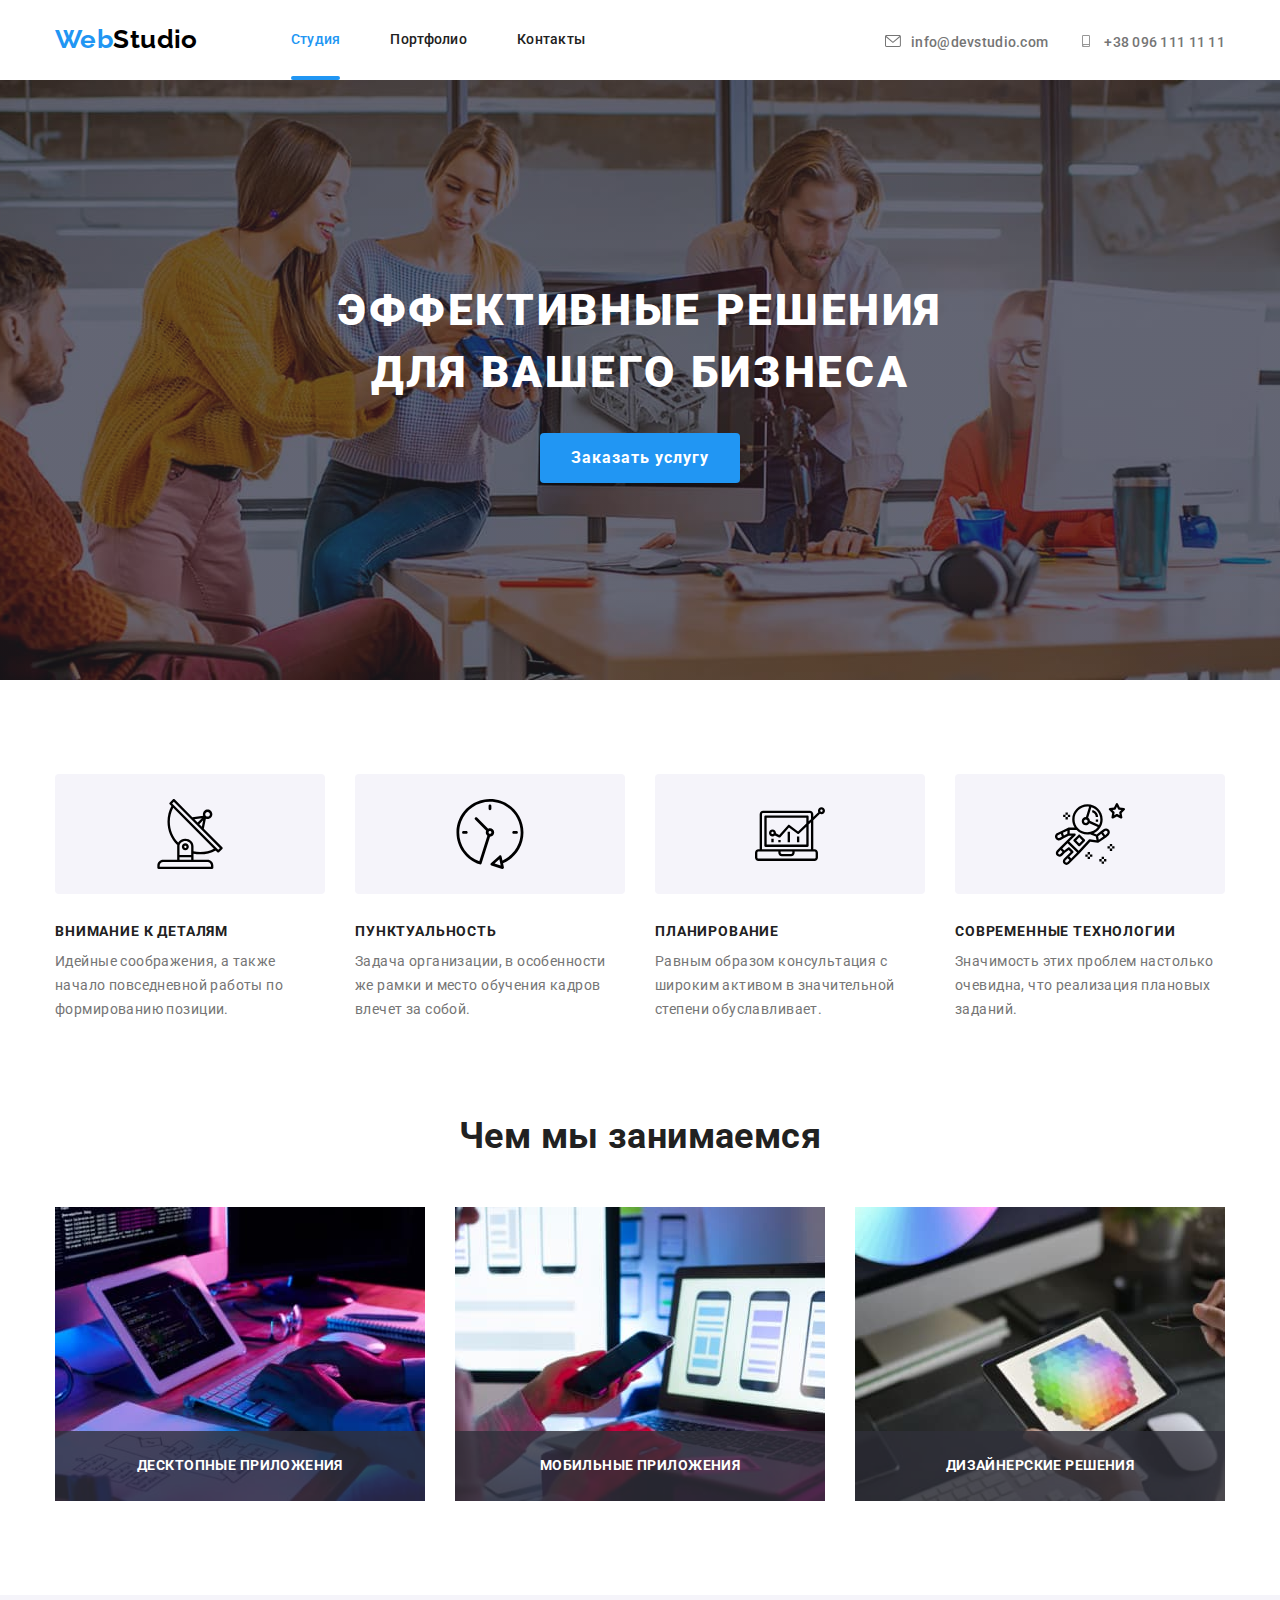
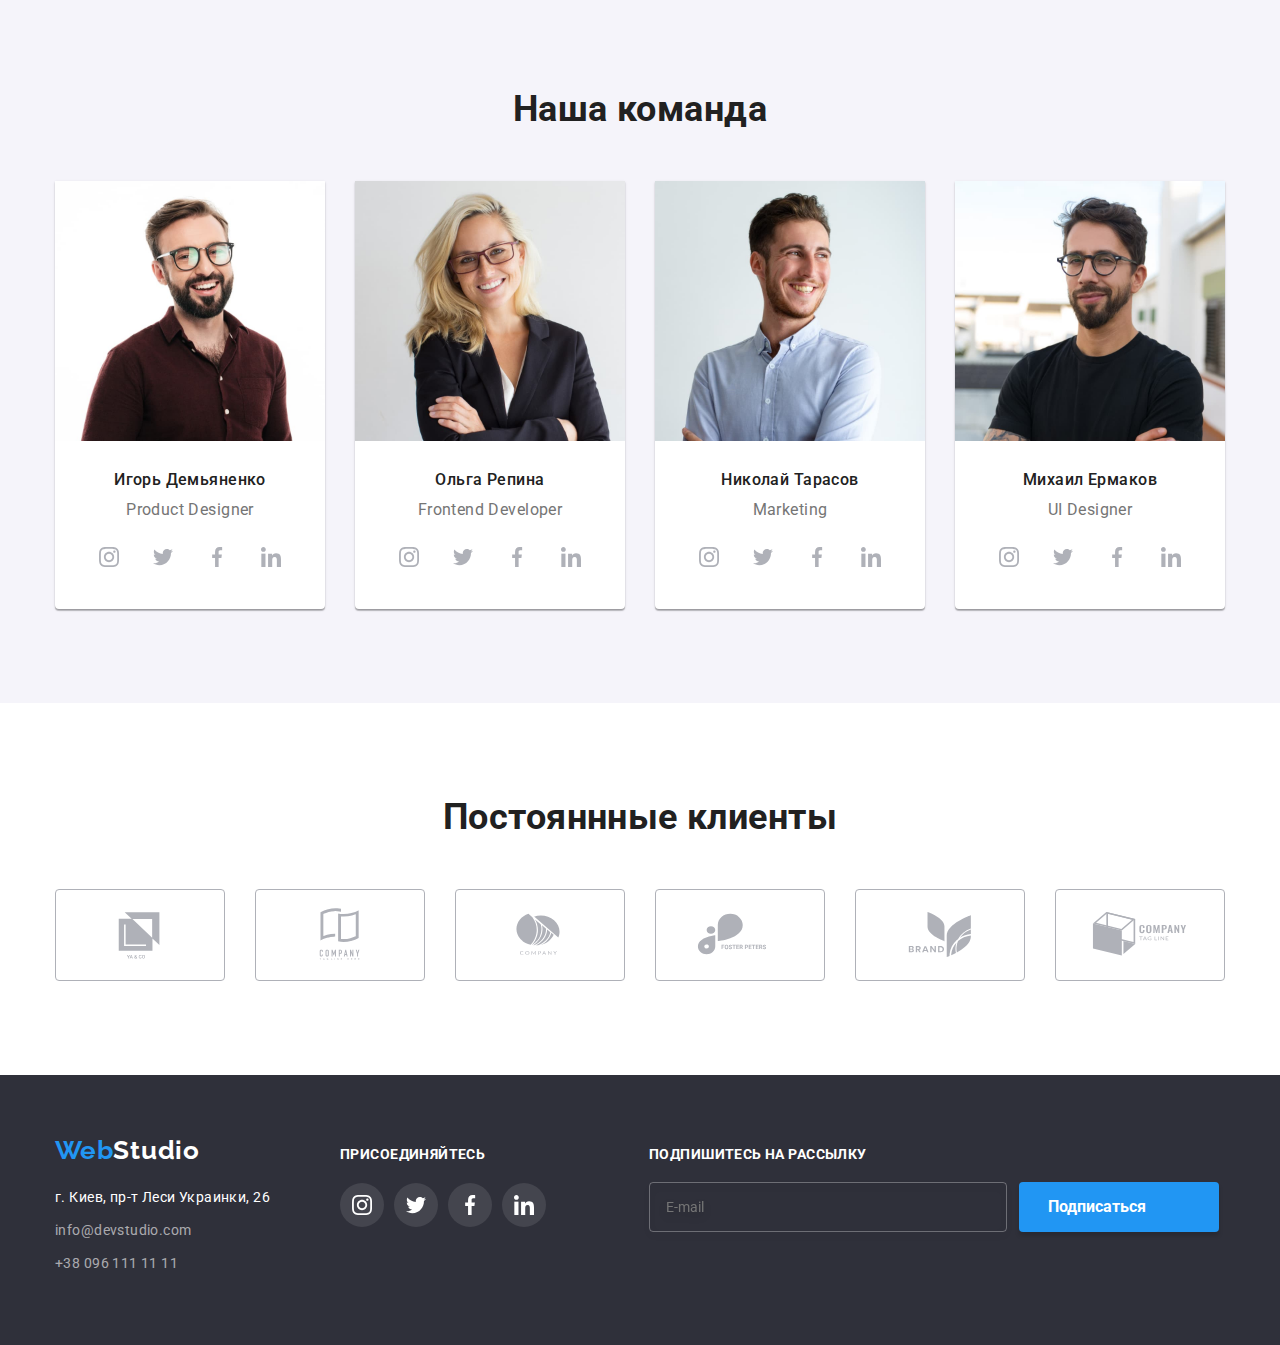
==== index.html @ 8a048ee0 "start" ====
<!DOCTYPE html>
<html lang="ru">

<head>
    <meta charset="UTF-8" />
    <meta http-equiv="X-UA-Compatible" content="IE=edge" />
    <meta name="viewport" content="width=device-width, initial-scale=1.0" />
    <title>WebStudio</title>
    <!--Шрифты -->
    <link rel="preconnect" href="https://fonts.googleapis.com">
    <link rel="preconnect" href="https://fonts.gstatic.com" crossorigin>
    <link
        href="https://fonts.googleapis.com/css2?family=Raleway:wght@700&family=Roboto:wght@400;500;700;900&display=swap"
        rel="stylesheet">

    <!--normalize css  -->
    <link rel="stylesheet" href="./css/normalize.css">

    <!--Стили -->
    <link rel="stylesheet" href="./css/styles.css" />
</head>

<body>
    <header>
        <div class="container c-site-nav">

            <a href="./index.html" class="logo"><span class="logo-color">Web</span>Studio</a>
            <nav class="contact-links">
                <ul class="site-nav">
                    <li class="item"><a href="./index.html" class="site-nav-link current">Студия</a></li>
                    <li class="item"><a href="./portfolio.html" class="site-nav-link">Портфолио</a></li>
                    <li class="item"><a href="" class="site-nav-link">Контакты</a></li>
                </ul>
            </nav>
            <ul class="header-contact-link">
                <li class="item"><a href="mailto:info@devstudio.com" class="h-e-link"><svg class="header-icon"
                            width="16" height="12">
                            <use href="./images/symbol-defs-1.svg#icon-envelope-1"></use>
                        </svg>info@devstudio.com</a></li>
                <li class="item"><a href="tel:+380961111111" class="h-ph-link"><svg class="header-icon" width="16"
                            height="12">
                            <use href="./images/symbol-defs-1.svg#icon-smartphone-1"></use>
                        </svg>+38 096 111 11 11</a></li>
            </ul>
        </div>
    </header>
    <main>
        <section class="hero hero-container">

            <h1 class="hero-titel">Эффективные решения
                <br>
                для вашего бизнеса
            </h1>
            <button data-modal-open type="button" class="hero-botton">Заказать услугу</button>

        </section>

        <section class="s-benefit">
            <h2 hidden>Наши приемущества</h2>
            <div class="container benefit-block">
                <ul class="benefit-list">
                    <li class="item">
                        <div class="icons">
                            <svg class="benefit-icon">
                                <use href="./images/symbol-defs-2.svg#icon-antenna1"></use>
                            </svg>
                        </div>
                        <h3 class="title">Внимание к деталям</h3>
                        <p class="text">Идейные соображения, а также начало повседневной работы по формированию позиции.
                        </p>
                    </li>
                    <li class="item">
                        <div class="icons">
                            <svg class="benefit-icon">
                                <use href="./images/symbol-defs-2.svg#icon-clock1"></use>
                            </svg>
                        </div>
                        <h3 class="title">Пунктуальность</h3>
                        <p class="text">Задача организации, в особенности же рамки и место обучения кадров влечет за
                            собой.</p>
                    </li>
                    <li class="item">
                        <div class="icons">
                            <svg class="benefit-icon">
                                <use href="./images/symbol-defs-2.svg#icon-diagram1"></use>
                            </svg>
                        </div>
                        <h3 class="title">Планирование</h3>
                        <p class="text">Равным образом консультация с широким активом в значительной степени
                            обуславливает.</p>
                    </li>
                    <li class="item">
                        <div class="icons">
                            <svg class="benefit-icon">
                                <use href="./images/symbol-defs-2.svg#icon-astronaut1"></use>
                            </svg>
                        </div>
                        <h3 class="title">Современные технологии</h3>
                        <p class="text">Значимость этих проблем настолько очевидна, что реализация плановых заданий.</p>
                    </li>
                </ul>
            </div>
        </section>

        <section class="s-about-our-work">
            <div class="container about-our-work">
                <h2 class="work about-us-title">Чем мы занимаемся</h2>
                <ul class="our-work-list">
                    <li class="work-item ">
                        <div class="box">
                        <img src="./images/services/comp.jpg" alt="верстка" width="370">
                    </div>
                   <p class="work-c-text ">Десктопные приложения</p>
                   
                    </li>
                    
                    <li class="work-item ">
                        <div class="box">
                        <img src="./images/services/phone.jpg" alt="дизайн" width="370">
                    </div>
                    
                        <p class="work-c-text ">Мобильные приложения</p>
                    
                    </li>
                    <li class="work-item">
                    <div class="box">
                        <img src="./images/services/tablet.jpg" alt="оформление" width="370">
                    </div>
                        
                        <p class="work-c-text ">Дизайнерские решения</p>
                    
                    </li>

                </ul>
            </div>
        </section>

        <section class="about-us">

            <h2 class="about-us-title">Наша команда</h2>
            <div class="container about-us-block">
                <ul class="about-us-list">
                    <li class="list">
                        <article class="w-card">
                            <div class="w-card-thumb">
                                <img src="./images/team/product_designer.jpg" alt="product designer" width="270">
                            </div>
                            <div class="name-position">
                                <h3 class="name">Игорь Демьяненко</h3>
                                <p class="text">Product Designer</p>
                                <ul class="workers-soc-list list">
                                    <li class="workers-soc-item">
                                        <a href="" class="workers-soc-link link">
                                            <svg class="workers-soc-icon" width="20" height="20">
                                                <use href="./images/symbol-defs.svg#icon-instagram-2"></use>
                                            </svg>
                                        </a>
                                    </li>
                                    <li class="workers-soc-item"><a href="" class="workers-soc-link link">
                                            <svg class="workers-soc-icon" width="20" height="20">
                                                <use href="./images/symbol-defs.svg#icon-twitter-1"></use>
                                            </svg>
                                        </a>
                                    </li>
                                    <li class="workers-soc-item"><a href="" class="workers-soc-link link">
                                            <svg class="workers-soc-icon" width="20" height="20">
                                                <use href="./images/symbol-defs.svg#icon-facebook-1"></use>
                                            </svg>
                                        </a>
                                    </li>
                                    <li class="workers-soc-item"><a href="" class="workers-soc-link link">
                                            <svg class="workers-soc-icon" width="20" height="20">
                                                <use href="./images/symbol-defs.svg#icon-linkedin-1"></use>
                                            </svg>
                                        </a>
                                    </li>
                                </ul>
                            </div>
                        </article>
                    </li>

                    <li class="list">
                        <article class="w-card">
                            <div class="w-card-thumb">
                                <img src="./images/team/frontend_developer.jpg" alt="frontend developer" width="270">
                            </div>
                            <div class="name-position">
                                <h3 class="name">Ольга Репина</h3>
                                <p class="text">Frontend Developer</p>
                                <ul class="workers-soc-list list">
                                    <li class="workers-soc-item">
                                        <a href="" class="workers-soc-link link">
                                            <svg class="workers-soc-icon" width="20" height="20">
                                                <use href="./images/symbol-defs.svg#icon-instagram-2"></use>
                                            </svg>
                                        </a>
                                    </li>
                                    <li class="workers-soc-item"><a href="" class="workers-soc-link link">
                                            <svg class="workers-soc-icon" width="20" height="20">
                                                <use href="./images/symbol-defs.svg#icon-twitter-1"></use>
                                            </svg>
                                        </a>
                                    </li>
                                    <li class="workers-soc-item"><a href="" class="workers-soc-link link">
                                            <svg class="workers-soc-icon" width="20" height="20">
                                                <use href="./images/symbol-defs.svg#icon-facebook-1"></use>
                                            </svg>
                                        </a>
                                    </li>
                                    <li class="workers-soc-item"><a href="" class="workers-soc-link link">
                                            <svg class="workers-soc-icon" width="20" height="20">
                                                <use href="./images/symbol-defs.svg#icon-linkedin-1"></use>
                                            </svg>
                                        </a>
                                    </li>
                                </ul>
                            </div>
                        </article>
                    </li>

                    <li class="list">
                        <article class="w-card">
                            <div class="w-card-thumb">
                                <img src="./images/team/marketing.jpg" alt="marketing" width="270">
                            </div>
                            <div class="name-position">
                                <h3 class="name">Николай Тарасов</h3>
                                <p class="text">Marketing</p>
                                <ul class="workers-soc-list list">
                                    <li class="workers-soc-item">
                                        <a href="" class="workers-soc-link link">
                                            <svg class="workers-soc-icon" width="20" height="20">
                                                <use href="./images/symbol-defs.svg#icon-instagram-2"></use>
                                            </svg>
                                        </a>
                                    </li>
                                    <li class="workers-soc-item"><a href="" class="workers-soc-link link">
                                            <svg class="workers-soc-icon" width="20" height="20">
                                                <use href="./images/symbol-defs.svg#icon-twitter-1"></use>
                                            </svg>
                                        </a>
                                    </li>
                                    <li class="workers-soc-item"><a href="" class="workers-soc-link link">
                                            <svg class="workers-soc-icon" width="20" height="20">
                                                <use href="./images/symbol-defs.svg#icon-facebook-1"></use>
                                            </svg>
                                        </a>
                                    </li>
                                    <li class="workers-soc-item"><a href="" class="workers-soc-link link">
                                            <svg class="workers-soc-icon" width="20" height="20">
                                                <use href="./images/symbol-defs.svg#icon-linkedin-1"></use>
                                            </svg>
                                        </a>
                                    </li>
                                </ul>
                            </div>
                        </article>
                    </li>

                    <li class="list">
                        <article class="w-card">
                            <div class="w-card-thumb">
                                <img src="./images/team/ui_designer.jpg" alt="ui_designer" width="270">
                            </div>
                            <div class="name-position">
                                <h3 class="name">Михаил Ермаков</h3>
                                <p class="text">UI Designer</p>
                                <ul class="workers-soc-list list">
                                    <li class="workers-soc-item">
                                        <a href="" class="workers-soc-link link">
                                            <svg class="workers-soc-icon" width="20" height="20">
                                                <use href="./images/symbol-defs.svg#icon-instagram-2"></use>
                                            </svg>
                                        </a>
                                    </li>
                                    <li class="workers-soc-item"><a href="" class="workers-soc-link link">
                                            <svg class="workers-soc-icon" width="20" height="20">
                                                <use href="./images/symbol-defs.svg#icon-twitter-1"></use>
                                            </svg>
                                        </a>
                                    </li>
                                    <li class="workers-soc-item"><a href="" class="workers-soc-link link">
                                            <svg class="workers-soc-icon" width="20" height="20">
                                                <use href="./images/symbol-defs.svg#icon-facebook-1"></use>
                                            </svg>
                                        </a>
                                    </li>
                                    <li class="workers-soc-item"><a href="" class="workers-soc-link link">
                                            <svg class="workers-soc-icon" width="20" height="20">
                                                <use href="./images/symbol-defs.svg#icon-linkedin-1"></use>
                                            </svg>
                                        </a>
                                    </li>
                                </ul>
                            </div>
                        </article>

                    </li>

                </ul>
            </div>
        </section>
        <section class="section clients">
            <div class="container our-clients">
                <h2 class="title-clients">Постояннные клиенты</h2>
                <ul class="list-clients">
                    <li class="list-item">
                        <a class="clients-link" href="">
                            <svg class="clients-icon" width="106" height="60">
                                <use href="./images/symbol-defs-2.svg#icon-Logo1"></use>
                            </svg>
                        </a>
                    </li>
                    <li class="list-item">
                        <a class="clients-link" href="">
                            <svg class="clients-icon" width="106" height="60">
                                <use href="./images/symbol-defs-2.svg#icon-Logo2"></use>
                            </svg>
                        </a>
                    </li>
                    <li class="list-item">
                        <a class="clients-link" href="">
                            <svg class="clients-icon" width="106" height="60">
                                <use href="./images/symbol-defs-2.svg#icon-Logo3"></use>
                            </svg>
                        </a>
                    </li>
                    <li class="list-item">
                        <a class="clients-link" href="">
                            <svg class="clients-icon" width="106" height="60">
                                <use href="./images/symbol-defs-2.svg#icon-Logo4"></use>
                            </svg>
                        </a>
                    </li>
                    <li class="list-item">
                        <a class="clients-link" href="">
                            <svg class="clients-icon" width="106" height="60">
                                <use href="./images/symbol-defs-4.svg#icon-Logo5"></use>
                            </svg>
                        </a>
                    </li>
                    <li class="list-item">
                        <a class="clients-link" href="">
                            <svg class="clients-icon" width="106" height="60">
                                <use href="./images/symbol-defs-2.svg#icon-Logo6"></use>
                            </svg>
                        </a>
                    </li>
                </ul>
            </div>
        </section>
<div class="backdrop is-hidden" data-modal>
            <div class="modal">
        <botton type="botton" class="modal-bnt-close" data-modal-close>
                    <svg class="modal-close" width="18" height="18">
                    <use href="./images/symbol-defs-5.svg#icon-close-black-18dp-2-1-2-1"></use>
                </svg>
            
        </botton>

        <p class="modal-title">Оставьте свои данные, мы вам перезвоним</p>

        <form>
        <div class="modal-field">
            <label class="modal-label" for="user-name">Имя</label>
            <div class="input-wrap">
            <input
            type="text"
            class="modal-input"
            name="user-name"
            id="user-name"
            />
            <svg class="modal-icon" width="18" height="18">
                <use href="./images/symbol-defs6.svg#icon-person-black-18dp-1-1"></use>
            </svg>
        </div>
        </div>
        <div class="modal-field">
            <label for="user-tel" class="modal-label">Телефон</label>
            <div class="input-wrap">
            <input
            type="tel"
            class="modal-input"
            name="user-tel"
            id="user-tel"
            />
            <svg class="modal-icon" width="18" height="18">
                <use href="./images/symbol-defs6.svg#icon-phone-black-18dp-1-1"></use>
            </svg>
        </div>
        </div>
        <div class="modal-field">
            <label for="user-email" class="modal-label">Почта</label>
            <div class="input-wrap">
            <input
                type="email"
                class="modal-input"
                name="user-email"
                id="user-email"
            />
            <svg class="modal-icon" width="18" height="18">
                <use href="./images/symbol-defs6.svg#icon-Vector-1-1"></use>
            </svg>
            </div>
        </div>
        <div class="modal-field">
            <label for="user-text" class="modal-label">Комментарий</label>
            <textarea
            name="user-text"
            id="user-text"
            class="modal-text"
            placeholder="Введите текст"
            ></textarea>
        </div>

        <div class="covenant">
            <input class="checkbox-policy visually-hidden"
             type="checkbox" 
             name="covenant"
              id="covenant">
            <label for="covenant" class="covenant-title">
Соглашаюсь с рассылкой и принимаю
            
            </label><a class="covenant-link" href="">Условия договора</a>
        </div>

            <button type="submit" class="modal-bnt-send">Отправить</button>
        </form>
        </div>
        </div>
        
        </div>

        <script src="./js/modal.js">
                    </script>
</body>

<footer>
    <section class="s-footer">
    <div class="container footer">
    <div class="logo-adress">
        <a href="./index.html" class="logo"><span class="logo-color">Web</span><span class="bottom-logo-color">Studio</span></a>
        <address>
        <ul class="contact-link-list">
        <li class="item">
        <a href="https://g.page/stamp-capital?share" 
                            class="addres-link"
                            target="_blank" rel="noopener nofollow noreferrer">г. Киев, пр-т Леси Украинки, 26
                        </a>
        </li>

        <li class="item"><a href="mailto:info@devstudio.com" class="e-link">info@devstudio.com</a></li>
                        <li class="item"><a href="tel:+380961111111" class="ph-link">+38 096 111 11 11</a></li>
                    </ul>
        </address>
    </div>

    <div class="footer-soc">
        <p class="title-soc">Присоединяйтесь</p>
        <ul class="footer-soc-list">
        <li class="footer-soc-item">
        <a class="footer-soc-link" href="">
        <svg class="footer-soc-icon" width="20" height="20">
        <use href="./images/symbol-defs.svg#icon-instagram-2"></use>
        </svg>
        </a>
        </li>

        <li class="footer-soc-item">
        <a class="footer-soc-link" href="">
        <svg class="footer-soc-icon" width="20" height="20">
        <use href="./images/symbol-defs.svg#icon-twitter-1"></use>
        </svg>
        </a>
        </li>
        
        <li class="footer-soc-item">
        <a class="footer-soc-link" href="">
        <svg class="footer-soc-icon" width="20" height="20">
        <use href="./images/symbol-defs.svg#icon-facebook-1"></use>
        </svg>
        </a>
        </li>
        
        <li class="footer-soc-item">
        <a class="footer-soc-link" href="">
        <svg class="footer-soc-icon" width="20" height="20">
        <use href="./images/symbol-defs.svg#icon-linkedin-1"></use>
        </svg>
        </a>
        </li>
        </ul>

    </div>
<div class="footer-form">
        <p class="footer-title">Подпишитесь на рассылку</p>
        <form class="footer-mail-form">
            <label for="footer-mail"></label>
            <input type="email" class="footer-input" name="footer-mail" placeholder="E-mail" id="footer-mail">
            <button class="footer-btn button" type="submit">
            Подписаться<svg class="icon-send" width="24" height="24">
                <use href="./images/symbol-defs8.svg#icon-icon-send-1"></use>
            </svg>
            </button>
        </form>
        </div>  
    </div>
    </section>
</footer>


</html>
---- css/styles.css ----
*,
*::before,
*::after {
    box-sizing: border-box
}

/* Переменные */
:root {
    --text-color: #757575;
    --bnt-color-hover: #F5F4FA;
    --btn-color-hb: #2196F3;
    --btn-color-text: #212121;
    --default-white: #ffffff;
    --font-size: 14px;
    --bg-color: #2F303A;
    --set-gap: 30px;
    --card-shadow: 0px 1px 3px rgba(0, 0, 0, 0.12),
        0px 1px 1px rgba(0, 0, 0, 0.14),
        0px 2px 1px rgba(0, 0, 0, 0.2);
    --timing-duration: 250ms;
    --timing-function: cubic-bezier(0.4, 0, 0.2, 1);
}

/*Основные: цвет и текст */
body {
    font-family: 'Roboto', sans-serif;
    color: var(--btn-color-text);
    font-size: 14px;
    letter-spacing: 0.03em;
}

img {
    display: block;
    width: 100%;
    height: auto;
}

.container {
    width: 1200px;
    margin-left: auto;
    margin-right: auto;
    padding-left: 15px;
    padding-right: 15px;
    /*outline: 1px solid red*/
}

/*Утилиты*/
.h-e-link,
.h-ph-link {
    text-decoration: none;
    font-style: normal;
}

.visually-hidden {
    position: absolute;
    white-space: nowrap;
    width: 1px;
    height: 1px;
    overflow: hidden;
    border: 0;
    padding: 0;
    clip: rect(0 0 0 0);
    clip-path: inset(50%);
    margin: -1px;
  }

.e-link {
    text-decoration: none;
    font-style: normal;
}

.ph-link {
    text-decoration: none;
    font-style: normal;
}

ul {
    padding: 0;
    margin: 0;
    list-style: none;
}

li {
    list-style-type: none;
}

p,
h1,
h2,
h3,
h4,
h5,
h6 {
    margin: 0;
}

ul,
ol,
li {
    margin: 0;
    padding: 0;
}


/*Header*/
.c-site-nav {
    display: flex;
    align-items: center;
}

.logo-color {
    color: var(--btn-color-hb);
    text-decoration: none;
    font-family: Raleway;
    font-weight: 700;
    font-size: 26px;
    line-height: 1.2;
}

.logo {
    text-decoration: none;
    font-family: Raleway;
    font-weight: 700;
    font-size: 26px;
    line-height: 1.2;
    color: #000000;
}

.header-icon {

    align-items: center;
    vertical-align: middle;
    margin-right: 10px;
    fill: currentColor;
}

/*Header-Навигация */
.site-nav {
    display: flex;
    justify-content: center;


    font-style: normal;
    font-weight: 500;
    font-size: var(--font-size);
    line-height: 1.14;
}


.site-nav:hover,
.site-nav:focus {
    color: var(--btn-color-hb);
}



.site-nav .header-contact-link {
    padding: 0;
    margin: 0;

}

.site-nav:first-child {
    margin-left: 93px;
}

.site-nav .item {
    margin-right: 50px;
}

.header-contact-link .item:last-child {
    margin-right: 0;
}

.site-nav .current {
    color: var(--btn-color-hb);


    }
        


.current::after {
    content: '';
    position: absolute;
    left: 0;
    bottom: 0;
    display: flex;
    width: 100%;
    height: 4px;
    background-color: #2196F3;
    border-radius: 2px;

}



/*Header-Контактные линки */
.header-contact-link {
    margin-left: auto;
}

.h-e-link {
    margin-right: 30px;
}

.h-e-link,
.h-ph-link {
    display: flex;
    font-style: normal;
    font-weight: 500;
    font-size: var(--font-size);
    line-height: 1.14;
    letter-spacing: 0.02em;

    color: var(--text-color);

transition: color var(--timing-duration) var(--timing-function);
}

.header-contact-link {
    display: flex;

}



.header-contact-link .h-e-link:hover,
.header-contact-link .h-e-link:focus,
.header-contact-link .h-ph-link:hover,
.header-contact-link .h-ph-link:focus {
    color: var(--btn-color-hb);
}

.contact-links {
    /*display: block;*/
    align-items: baseline;

}

/*Ссылки в шапке*/
.site-nav-link {
    display: flex;
    position: relative;

    padding-top: 32px;
    padding-bottom: 32px;

    text-decoration: none;
    font-weight: 500;
    line-height: 1.14;
    letter-spacing: 0.02em;
    color: var(--btn-color-text);

    transition: color var(--timing-duration) var(--timing-function);

}

.site-nav-link:hover,
.site-nav-link:focus {
    color: var(--btn-color-hb);
}


/* Кнопки-Главная */
button {
    cursor: pointer;
    border: none;
}

.hero {
    padding-bottom: 200px;
    background-color: var(--bg-color);
}

.hero-container {
    max-width: 1600px;
    height: 600px;
    margin: 0 auto;
    padding-top: 200px;
    padding-bottom: 200px;
    background-image: linear-gradient(rgba(47, 48, 58, 0.4), rgba(47, 48, 58, 0.4)), url(../images/background-img/hero.jpg);
    background-repeat: no-repeat;
    background-position: center;


}

.hero-titel {
    width: 696px;
    margin-left: auto;
    margin-right: auto;
    margin-bottom: 30px;
    color: #FFFFFF;
    font-weight: 900;
    font-size: 44px;
    line-height: 1.4;
    letter-spacing: 0.06em;
    text-align: center;
    text-transform: uppercase
}

.hero-botton {
    width: 200px;
    height: 50px;
    display: block;
    margin: 0 auto;


    background: var(--btn-color-hb);
    box-shadow: 0px 4px 4px rgba(0, 0, 0, 0.15);
    border-radius: 4px;


    font-family: 'Roboto';
    font-style: normal;
    font-weight: 700;
    font-size: 16px;
    line-height: 1.87;
    letter-spacing: 0.06em;
    color: #FFFFFF;
}



/*Страница "Главная"*/
.s-benefit {
    padding-top: 94px;
    padding-bottom: 94px;
}

/*
.benefit-block {
        outline: 1px solid red
} */


.benefit-list {
    display: flex;
    flex-wrap: wrap;
    justify-content: center;
    margin: 0px;
    padding: 0px;
    margin-left: -30px;
}

.benefit-list .title {
    font-style: normal;
    font-weight: 700;
    font-size: var(--font-size);
    line-height: 1.14;
    letter-spacing: 0.06em;
    text-transform: uppercase;
}

.benefit-list .item {
    display: flex;
    flex-wrap: wrap;
    width: 270px;
    flex-basis: calc(100% / 4 -30px);
    margin-left: 30px;
}

.benefit-list.item:last-child {
    margin-right: 0;
}

.benefit-icon {
    width: 70px;
    height: 70px;
}

/*.icons:not(:last-child) {
    margin-right: 30px;
}*/

.icons {
    margin-bottom: 30px;
    width: 270px;
    height: 120px;
    justify-content: center;
    display: inline-flex;
    align-items: center;
    background: #F5F4FA;
    border-radius: 4px;
}


/*Чем мы занимаемся*/
.s-about-our-work {
    padding-bottom: 94px;
}

.about-our-work>.our-work-list {
    display: flex;

}

.our-work-list .work-item+.work-item {
    flex-basis: calc(100% / 3 -30px);
}

/*
.our-work-list>.work-item {
    margin-right: 30px;
}*/

.work-item:not(:last-child) {
    margin-right: 30px;
}

.our-work-list .work-item {
    position: relative;
}

/*.t-box1 {
    display: block;
    position: absolute;
    left: 50px;
    
}*/


.work-card-text {

    padding-top: 27px;
    padding-bottom: 27px;
    width: 370px;
    height: 70px;
    left: 615px;
    top: 1435px;
    background-color: rgba(47, 48, 58, 0.8);
    background-image: linear-gradient(rgba(47, 48, 58, 0.4), rgba(47, 48, 58, 0.4));
        
    /*position: absolute;
    left: 0;
    bottom: 0;*/
}

.work-c-text  {
        position: absolute;
        bottom: 0;
        right: 0;
        left: 0;
        display: flex;
        align-items: center;
        justify-content: center;
        height: 70px;
        text-transform: uppercase;
        line-height: 1.14;
        font-weight: 700;
        color: #ffffff;
        background: rgba(47, 48, 58, 0.8);
    }

/*Команда*/
.about-us {
    display: block;
    margin: 0 auto;
    padding-top: 94px;
    padding-bottom: 94px;
    background: #F5F4FA;
}

.about-us-title {
    text-align: center;
    font-style: normal;
    font-weight: 700;
    font-size: 36px;
    line-height: 1.16;
    color: var(--btn-color-text);
    margin-bottom: 50px;
}

.about-us-list {
    display: flex;
}

.w-card {
    width: 270px;
    height: 428px;
    left: 215px;
    top: 1635px;

    margin-right: 30px;

    background-color: #FFFFFF;

    box-shadow: 0px 1px 3px rgba(0, 0, 0, 0.12), 0px 1px 1px rgba(0, 0, 0, 0.14), 0px 2px 1px rgba(0, 0, 0, 0.2);
    border-radius: 0px 0px 4px 4px;
}

/*
.w-card-thumb {
    outline: 1px solid red;
}
*/
.name-position {
    padding-top: 30px;
    padding-bottom: 30px;
    /*outline: 1px solid red;*/
}

.name-position .name {
    margin-bottom: 10px;
}

.about-us .name {
    font-weight: 500;
    font-size: 16px;
    line-height: 1.18;
    text-align: center;
}

.about-us .text {
    display: block;
    margin-bottom: 16px;
    font-weight: 400;
    font-size: 16px;
    line-height: 1.19;
    text-align: center;
    color: var(--text-color);
}

.work-item:last-child {
    margin-right: 0;
}


.workers-soc-list {
    display: flex;
    justify-content: center;
    /*padding-left: 32px;*/

}

.workers-soc-item {
    width: 44px;
    height: 44px;
    margin-right: 10px;
}

.workers-soc-item:last-child {
    margin-right: 0;
}

.workers-soc-link {
    width: 100%;
    height: 100%;
    background-color: var(--default-white);
    border-radius: 50%;
    display: flex;
    align-items: center;
    justify-content: center;
    fill: #AFB1B8;
transition: background-color var(--timing-duration) var(--timing-function);

}

.workers-soc-link:hover,
.workers-soc-link:focus {
    background-color: var(--btn-color-hb);
}

.workers-soc-link:hover .workers-soc-icon,
.workers-soc-link:focus .workers-soc-icon {
    fill: var(--default-white);
}

.clients {
    padding-top: 94px;
    padding-bottom: 94px;
}

.our-clients {
    width: 1200px;
    margin: 0 auto;
    padding-left: 15px;
    padding-right: 15px;
}

.title-clients {
    font-weight: 700;
    font-size: 36px;
    line-height: 1.16;
    text-align: center;
    margin-bottom: 50px;
    color: var(--btn-color-text);
}


.list-clients {
    display: flex;
}

.list-item {
    margin-right: 30px;
    color: #AFB1B8;
    transition: color var(--timing-duration) var(--timing-function)
}

.list-item:hover,
.list-item:focus {
    color: var(--btn-color-hb);
}

.clients-link {
    display: inline-flex;
    align-items: center;
    justify-content: center;
    width: 170px;
    height: 92px;
    border-radius: 4px;
    border: 1px solid #AFB1B8;
    color: #AFB1B8;
    fill: currentColor;
    transition: color var(--timing-duration) var(--timing-function), 
    border-color var(--timing-duration) var(--timing-function);
}

.clients-link:hover,
.clients-link:focus {
    border-color: var(--btn-color-hb);
}


/.clients-icon {
    fill:  var(--btn-color-hb);
    transition: color var(--timing-duration) var(--timing-function);
}

.clients-link:hover ,
.clients-link:focus  {
    color: var(--btn-color-hb);
}
.clients-icon:hover
.clients-icon:focus  {
    color: var(--btn-color-hb);
}

/*Страница "Портфолио"*/
.set {
    border-top: 1px solid #ECECEC;
    padding-top: 94px;
    padding-bottom: 94px;
}

/* Кнопки-Портфолио */

.card-nav-list {
    display: flex;
    justify-content: center;
    margin-bottom: 50px;

}

.card-nav-list .item {
    margin-left: 8px;
}

.card-nav-list .site-nav-btn {

    font-family: inherit;
    font-weight: 500;
    line-height: 1.14;
    letter-spacing: 0.03em;
    color: var(--btn-color-text);
    background-color: #F5F4FA;
}

.site-bnt {
    display: block;

    border-radius: 4px;

    font-family: 'Roboto';
    font-weight: 500;
    font-size: 16px;
    line-height: 1.62;
    letter-spacing: 0.03em;
    color: var(--btn-color-text);
    background-color: var(--bnt-color-hover);

    padding: 6px 22px;

transition: color var(--timing-duration) var(--timing-function),
background-color var(--timing-duration) var(--timing-function),
box-shadow var(--timing-duration) var(--timing-function);

}

.site-bnt:hover,
.site-bnt:focus {
    color: var(--bnt-color-hover);
    background-color: var(--btn-color-hb);
    box-shadow: 0px 3px 1px rgba(0, 0, 0, 0.1), 0px 1px 2px rgba(0, 0, 0, 0.08), 0px 2px 2px rgba(0, 0, 0, 0.12);
    border-radius: 4px;
}

/*Карточки*/


.set-list {
    display: flex;
    flex-wrap: wrap;
    margin-bottom: -30px;
}

.set-list>.item {
    flex-basis: calc(100% / 3 - 30px);
    margin-right: 30px;
    margin-bottom: 30px;
    /*outline: 1px solid red;*/ 
}



.set-list .item:nth-child(3n) {
    margin-right: 0px;
    padding-right: 0px;
}

.set-list .title {
    font-weight: 700;
    font-size: 18px;
    line-height: 2;
    letter-spacing: 0.06em;
    align-items: center;
    /* outline: 1px solid red;*/
}

.set-list .text {
    font-style: normal;
    font-size: 16px;
    line-height: 2.25;
    color: var(--text-color);
}

/* CARD */

.card {
    width: 370px;
    height: 404px;
    overflow: hidden;
    background-color: #FFFFFF;
    border: 1px solid #EEEEEE;
    cursor: pointer;
    transition: box-shadow var(--timing-duration) var(--timing-function),
    border-radius var(--timing-duration) var(--timing-function);
   
}

.card-content {
    padding: 20px 24px;

}


.card:hover,
.card:focus {
    box-shadow: var(--card-shadow);
    border-radius: 0px 0px 4px 4px;
}

.card-thumb {
    position: relative;
    overflow: hidden;
}



.card-top-text{
        font-weight: 400;
        font-size: 18px;
        line-height: 1.55;
        letter-spacing: 0.03em;
        
        color: #FFFFFF;

        position: absolute;
        display: inline-block;
        width: 100%;
        height: 100%;
        left: 0;
        top: 0;
        background-color: rgba(33, 150, 243, 0.9);
        padding: 63px 24px;
    

        transform: translateY(100%);
        transition: transform 250ms var(--timing-function) ;

}
.set-list .item:hover .card-top-text {
    transform: translateY(0%)
}

/* Текст */
.header-contact-link {
    font-style: normal;
    font-weight: 400;
    line-height: 1.14;
    color: var(--text-color);
    padding-top: 5px;
}


.benefit-list .text {
    font-style: normal;
    font-weight: 400;
    line-height: 1.71;
    color: var(--text-color);
    padding-top: 10px;

}
/*Модальное окно*/

.backdrop {
    position: fixed;
    top: 0;
    left: 0;
    width: 100%;
    height: 100%;
    
    background: rgba(0, 0, 0, 0.2);
    opacity: 1;

    transform:  opacity var(--timing-duration) var(--timing-function), 
    visibility var(--timing-duration) var(--timing-function);  
}




/*.modal {
    width: 528px;
    height: 581px;
    background: #FFFFFF;
    box-shadow: 0px 1px 3px rgba(0, 0, 0, 0.12), 0px 1px 1px rgba(0, 0, 0, 0.14), 0px 2px 1px rgba(0, 0, 0, 0.2);
    border-radius: 4px;
    position: absolute;
    top:50%;
    left:50%;
    transform: translate(-50%, -50%);
    transition: translate 250ms cubic-bezier(0.4, 0, 0.2, 1),
    opacity 250ms cubic-bezier(0.4, 0, 0.2, 1);

}*/



.backdrop.is-hidden {
    opacity:0; 
    visibility: hidden; 
    pointer-events: none;
}



.modal {
    padding: 40px;
    position: absolute;
    top: 50%;
    left: 50%;
    width: 528px;
    height: 581px;
    background-color: #fff;
    box-shadow: 0px 1px 3px rgb(0 0 0 / 12%), 0px 1px 1px rgb(0 0 0 / 14%),
    0px 2px 1px rgb(0 0 0 / 20%);
    border-radius: 4px;
    
    transform: translate(-50%, -50% );
    transition: transform 250ms cubic-bezier(0.4, 0, 0.2, 1),
    opacity 250ms cubic-bezier(0.4, 0, 0.2, 1);
}

.backdrop.is-hidden .modal {
    transform: translate(-50%, -50%) scale(0.75);
    opacity: 0;
  }

/*.modal-bnt-close {
    position: absolute;
    top: 8px;
    right: 8px;
    display: flex;
    align-items: center;
    justify-content: center;
    padding: 0;
    width: 30px;
    height: 30px;
    cursor: pointer;
    border: 1px solid rgba(0, 0, 0, 0.1);
    background-color: transparent;
    border-radius: 50%;
    fill: #000000;
    transition: fill var(--timing-duration) var(--timing-function);
}*/


.modal-bnt-close {
    display: flex;
    position: absolute;
    top: 8px;
    right: 8px;
    width: 30px;
    height: 30px;
    border-radius: 50%;
    border: 1px solid rgba(0, 0, 0, 0.1);
    background-color: var(--secondary-background-color);
    cursor: pointer;
    align-items: center;
    justify-content: center;
    transition: fill 250ms cubic-bezier(0.4, 0, 0.2, 1);
}

.modal-bnt-close:hover,
.modal-bnt-close:focus {
    fill: var(--btn-color-hb);
}

.modal-title {
    text-align: center;
    font-size: 18px;
    font-weight: 600;
    margin-bottom: 15px;
    font-weight: 700;
    font-size: 20px;
    line-height: 1.15;
    letter-spacing: 0.03em;
    color: #212121;
    }

    /*Форма*/

    .modal-field {
    margin-bottom: 10px;
    }  

    .input-wrap {
    position: relative;
    }

    .modal-icon {
    position: absolute;
    left: 7px;
    top: 50%;
    transform: translateY(-50%);
    }

    .modal-input {
    width: 100%;
    height: 45px;
    border: 1px solid rgba(33, 33, 33, 0.2);
    border-radius: 4px;
    fill: currentColor;
    padding-left: 30px;
    outline: none;
    transition: border-color 250ms var(--timing-function), 
    fill 250ms var(--timing-function) ;
    }

    .modal-input:focus,
    .modal-input:hover {
    border-color: #2196F3;
    }


    .modal-input:focus + .modal-icon,
    .modal-input:hover + .modal-icon
    {
    fill: #2196F3;
    }

    .modal-label {
    position: relative;
    display: block;
    font-size: 12px;
    line-height: 1.17;
    letter-spacing: 0.01em;
    margin-bottom: 4px;
    color: #757575;
    }

    textarea {
        resize: none;
        } 
    
.modal-text {
    padding: 12px 16px;
    width: 100%;
    height: 120px;

    border: 1px solid rgba(33, 33, 33, 0.2);
    border-radius: 4px;
    resize: none;
    outline: none;
    transition: border 250ms var(--transition-cubic);
}

.modal-text:focus,
.modal-text:hover {
    border: 1px solid #2196F3;
}

/*Чекбокс*/

.covenant{
    display: flex;
    align-items: center;
    margin-bottom: 30px; ;
    
}

.covenant-title  {
    padding-left: 8px;
    font-weight: 400;
    font-size: 14px;
    line-height: 1.71;
    letter-spacing: 0.03em;
    color: #757575;

    display: flex;
    align-items: center;
    }

.covenant-title::before {
    content: "";
    width: 16px;
    height: 15px;
    border: 2px solid  #212121;
    border-radius: 3px;
    margin-right: 8px;
} 

.checkbox-policy:checked +.covenant-title::before {
    background-color: #2196F3;
    background-image: url(../images/icon/checkbox.svg);
    border: none;
    background-repeat: no-repeat;
    background-position: center;

}
.checkbox-policy:focus +.covenant-title::before {
    border-color: #2196F3;
}

.checkbox-policy:focus:not(:checked) +.covenant-title::before {
    border-color: #2196F3;
  }

  .checkbox-policy:disabled +.covenant-title::before {
    border-color: #2196F3;
  }

.covenant-link {
    display: block;
    padding-left: 4px;
    font-weight: 400;
    font-size: 14px;
    line-height: 1.71;
    letter-spacing: 0.03em;
    color: #2196F3;
}

    .modal-bnt-send {
    
        width: 200px;
        height: 50px;
        display: block;
        margin: 0 auto;
    
        background: var(--btn-color-hb);
        box-shadow: 0px 4px 4px rgba(0, 0, 0, 0.15);
        border-radius: 4px;
    
        font-family: 'Roboto';
        font-style: normal;
        font-weight: 700;
        font-size: 16px;
        line-height: 1.87;
        letter-spacing: 0.06em;
        color: #FFFFFF;
        transition: background var(--timing-duration) var(--timing-function);
    }
    

    .modal-bnt-send:hover,
    .modal-bnt-send:focus {
        background: #188CE8;
    }


/*Подвал*/
.logo-adress {
    margin-right: 70px;
}

.footer>.container {
    display: flex;
    align-items: baseline;
}

.s-footer {
    margin: 0 auto;
    background: var(--bg-color);
    padding-top: 60px;
    padding-bottom: 60px;

}

.s-footer .footer {
    display: flex;
    align-items: baseline;
}


.contact-link-list .item:first-child {
    margin-top: 20px;
}

.bottom-logo-color {
    color: #ffffff;
    text-decoration: none;
    font-weight: 700;
    font-size: 26px;
    line-height: 1.2;
    letter-spacing: 0.03em;
}

.contact-link-list .item {
    margin-bottom: 9px;
}

.e-link,
.ph-link {
    font-style: normal;
    font-weight: 400;
    line-height: 1.71;
    letter-spacing: 0.03em;
    color: rgba(255, 255, 255, 0.6);

    display: block;
transition: color var(--timing-duration) var(--timing-function);

}

.contact-link-list .e-link:hover,
.contact-link-list .e-link:focus,
.contact-link-list .addres-link:hover,
.contact-link-list .addres-link:focus,
.contact-link-list .ph-link:hover,
.contact-link-list .ph-link:focus {
    color: var(--btn-color-hb);
}

.addres-link {
    text-decoration: none;

    font-style: normal;
    font-weight: 400;
    line-height: 1.71;
    letter-spacing: 0.03em;
    color: #ffffff;
    transition: color var(--timing-duration) var(--timing-function);
}

.title-soc {
    margin-bottom: 20px;
    font-weight: 700;
    font-size: 14px;
    line-height: 1.14;
    text-transform: uppercase;
    color: #FFFFFF;
}

.footer-soc {
margin-right: 93px;
}


.footer-soc-list {
    display: flex;
    margin-bottom: 30px;
}

.footer-soc-item {
    width: 44px;
    height: 44px;
    margin-right: 10px;
}

.footer-soc-icon {
    fill: #FFFFFF;
}

.footer-soc-link {
    width: 100%;
    height: 100%;
    background-color: rgba(255, 255, 255, 0.1);
    
    border-radius: 50%;
    display: flex;
    align-items: center;
    justify-content: center;
    fill: #ffffff;

    transition: background-color var(--timing-duration) var(--timing-function);
    
}

.footer-soc-link:hover,
.footer-soc-link:focus {
    background-color: var(--btn-color-hb);
}

.footer-soc-link:hover .footer-soc-icon,
.footer-soc-link:focus .footer-soc-icon {
    fill: var(--default-white);
}

.footer-form {
  margin-right: auto;
}

.footer-title {
  font-family: 'Roboto';
  font-style: normal;
  font-weight: 700;
  font-size: 14px;
  line-height: calc(16 / 14);
  letter-spacing: 0.03em;
  text-transform: uppercase;
  margin-bottom: 20px;
  color: #FFFFFF;
}

.footer-mail-form {
    display: flex;
    border: none;
}


.footer-input {
    width: 358px;
    height: 50px;

    background-color: transparent;
    border: 1px solid rgba(255, 255, 255, 0.3);
    filter: drop-shadow(0px 4px 4px rgba(0, 0, 0, 0.15));
    border-radius: 4px;
    outline: none;
    color: rgba(255, 255, 255, 0.6);

    padding-left: 16px;
    margin-right: 12px;

    transition: border var(--timing-duration) var(--timing-function);
}


.footer-input:focus,
.footer-input:hover {
    border-color: var(--btn-color-hb);
    }

.footer-btn {
    position: relative;
    display: flex;
    align-items: center;
    width: 200px;
    height: 50px;
    background-color: var(--btn-color-hb);
    box-shadow: 0px 4px 4px rgba(0, 0, 0, 0.15);
    border-radius: 4px;
    border-color: transparent;
    font-weight: 700;
    font-size: 16px;
    line-height: calc(30 / 16);
    padding-left: 29px;
    color: #ffffff;
    fill: currentColor;;
    transition: fill var(--timing-duration) var(--timing-function);
    transition: background-color var(--timing-duration) var(--timing-function);
}

.footer-btn:hover,
.footer-btn:focus {
    background-color: #ffffff;
    color: var(--btn-color-hb);
}

.icon-send {
    position: absolute;
    right: 28px;
    margin-left: 10px;
}

.icon-send:hover,
.icon-send:focus {
    background-color: #ffffff;
    color: var(--btn-color-hb);
    fill:  var(--btn-color-hb);
}
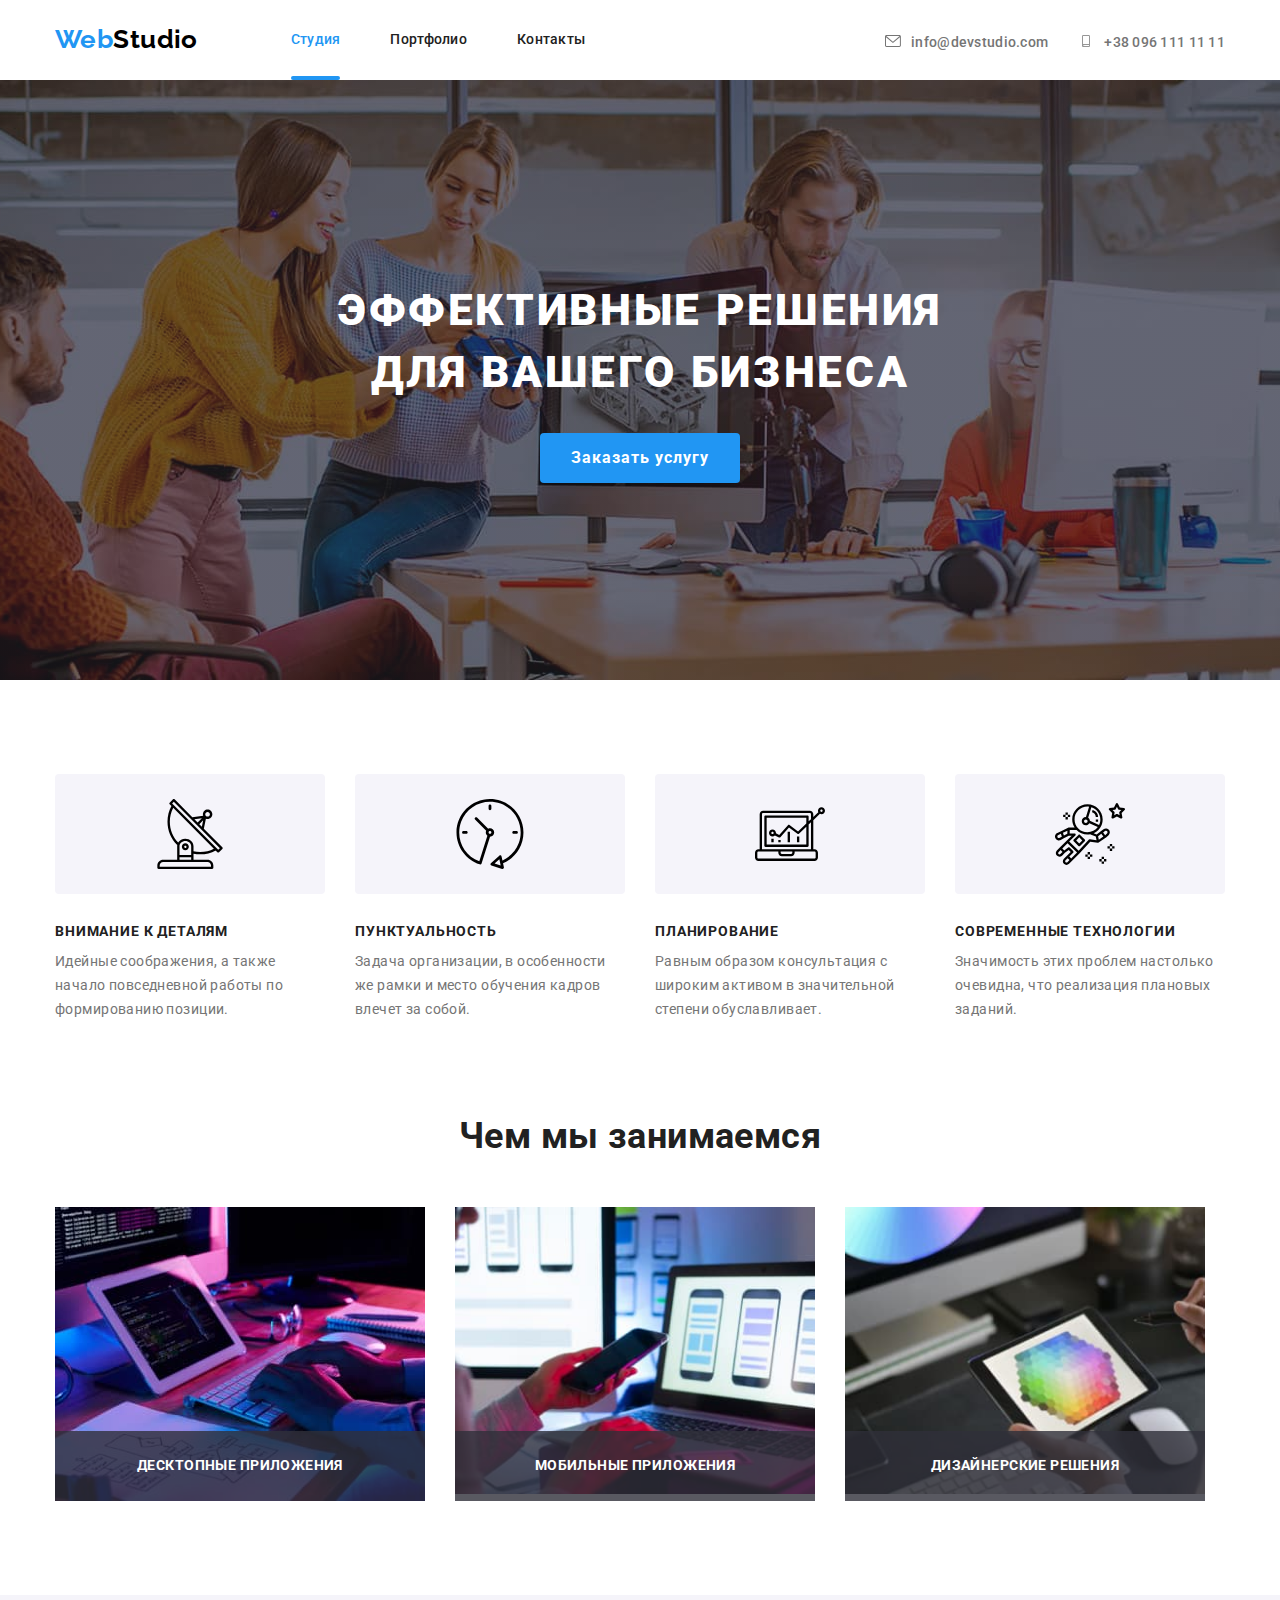
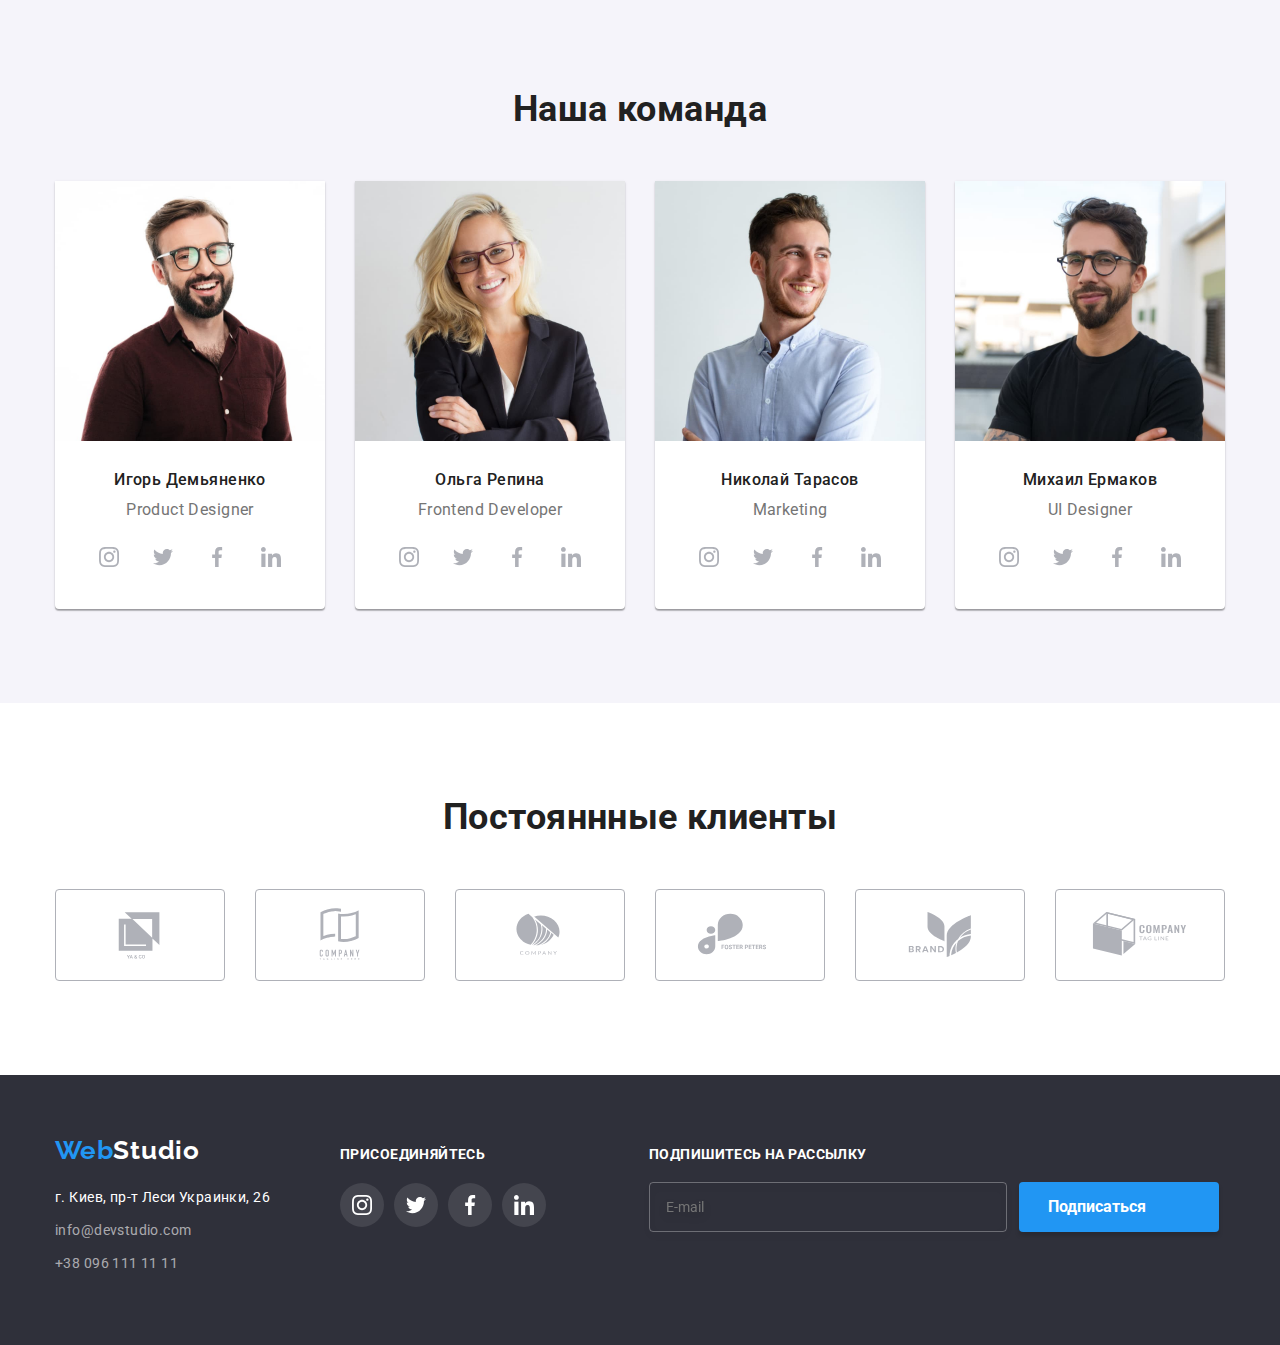
==== commit 795a2e24: "scss" ====
--- a/index.html
+++ b/index.html
@@ -18,26 +18,29 @@
 
     <!--Стили -->
     <link rel="stylesheet" href="./css/styles.css" />
+    <link rel="stylesheet" href="./css/main.min.css"  />
 </head>
 
 <body>
-    <header>
-        <div class="container c-site-nav">
-
-            <a href="./index.html" class="logo"><span class="logo-color">Web</span>Studio</a>
-            <nav class="contact-links">
-                <ul class="site-nav">
-                    <li class="item"><a href="./index.html" class="site-nav-link current">Студия</a></li>
-                    <li class="item"><a href="./portfolio.html" class="site-nav-link">Портфолио</a></li>
-                    <li class="item"><a href="" class="site-nav-link">Контакты</a></li>
+    <header class="header">
+        <div class="header__container container">
+
+            <a href="./index.html" class="logo">
+            <span class="logo-color">Web</span>Studio</a>
+
+            <nav class="contact-links nav">
+                <ul class=" nav__site">
+                    <li class="nav__item"><a href="./index.html" class="nav__link  current">Студия</a></li>
+                    <li class="nav__item"><a href="./portfolio.html" class=" nav__link">Портфолио</a></li>
+                    <li class="nav__item"><a href="" class=" nav__link">Контакты</a></li>
                 </ul>
             </nav>
-            <ul class="header-contact-link">
-                <li class="item"><a href="mailto:info@devstudio.com" class="h-e-link"><svg class="header-icon"
+            <ul class="contact">
+                <li class="contact__item"><a href="mailto:info@devstudio.com" class="contact__e"><svg class="header-icon"
                             width="16" height="12">
                             <use href="./images/symbol-defs-1.svg#icon-envelope-1"></use>
                         </svg>info@devstudio.com</a></li>
-                <li class="item"><a href="tel:+380961111111" class="h-ph-link"><svg class="header-icon" width="16"
+                <li class="contact__item"><a href="tel:+380961111111" class="contact__tel"><svg class="header-icon" width="16"
                             height="12">
                             <use href="./images/symbol-defs-1.svg#icon-smartphone-1"></use>
                         </svg>+38 096 111 11 11</a></li>
@@ -45,89 +48,88 @@
         </div>
     </header>
     <main>
-        <section class="hero hero-container">
-
-            <h1 class="hero-titel">Эффективные решения
+        <section class="hero hero__container">
+
+            <h1 class="hero__titel">Эффективные решения
                 <br>
                 для вашего бизнеса
             </h1>
-            <button data-modal-open type="button" class="hero-botton">Заказать услугу</button>
+            <button data-modal-open type="button" class="hero__btn">Заказать услугу</button>
 
         </section>
 
-        <section class="s-benefit">
+        <section class="benefit">
             <h2 hidden>Наши приемущества</h2>
-            <div class="container benefit-block">
-                <ul class="benefit-list">
-                    <li class="item">
+            <div class="container benefit__container">
+                <ul class="benefit__list">
+                    <li class="benefit__item">
                         <div class="icons">
-                            <svg class="benefit-icon">
+                            <svg class="benefit-icon benefit__icon">
                                 <use href="./images/symbol-defs-2.svg#icon-antenna1"></use>
                             </svg>
                         </div>
-                        <h3 class="title">Внимание к деталям</h3>
-                        <p class="text">Идейные соображения, а также начало повседневной работы по формированию позиции.
+                        <h3 class="benefit__title">Внимание к деталям</h3>
+                        <p class=" benefit__text">Идейные соображения, а также начало повседневной работы по формированию позиции.
                         </p>
                     </li>
-                    <li class="item">
+                    <li class="benefit__item">
                         <div class="icons">
                             <svg class="benefit-icon">
                                 <use href="./images/symbol-defs-2.svg#icon-clock1"></use>
                             </svg>
                         </div>
-                        <h3 class="title">Пунктуальность</h3>
-                        <p class="text">Задача организации, в особенности же рамки и место обучения кадров влечет за
+                        <h3 class="benefit__title">Пунктуальность</h3>
+                        <p class="benefit__text">Задача организации, в особенности же рамки и место обучения кадров влечет за
                             собой.</p>
                     </li>
-                    <li class="item">
+                    <li class="benefit__item">
                         <div class="icons">
                             <svg class="benefit-icon">
                                 <use href="./images/symbol-defs-2.svg#icon-diagram1"></use>
                             </svg>
                         </div>
-                        <h3 class="title">Планирование</h3>
-                        <p class="text">Равным образом консультация с широким активом в значительной степени
+                        <h3 class="benefit__title">Планирование</h3>
+                        <p class="benefit__text">Равным образом консультация с широким активом в значительной степени
                             обуславливает.</p>
                     </li>
-                    <li class="item">
+                    <li class="benefit__item">
                         <div class="icons">
                             <svg class="benefit-icon">
                                 <use href="./images/symbol-defs-2.svg#icon-astronaut1"></use>
                             </svg>
                         </div>
-                        <h3 class="title">Современные технологии</h3>
-                        <p class="text">Значимость этих проблем настолько очевидна, что реализация плановых заданий.</p>
+                        <h3 class="benefit__title">Современные технологии</h3>
+                        <p class="benefit__text">Значимость этих проблем настолько очевидна, что реализация плановых заданий.</p>
                     </li>
                 </ul>
             </div>
         </section>
 
-        <section class="s-about-our-work">
-            <div class="container about-our-work">
-                <h2 class="work about-us-title">Чем мы занимаемся</h2>
-                <ul class="our-work-list">
-                    <li class="work-item ">
+        <section class="our-work">
+            <div class="container our-work__container">
+                <h2 class="section__title ">Чем мы занимаемся</h2>
+                <ul class="our-work__list">
+                    <li class=" our-work__item ">
                         <div class="box">
                         <img src="./images/services/comp.jpg" alt="верстка" width="370">
                     </div>
-                   <p class="work-c-text ">Десктопные приложения</p>
-                   
+                   <p class="our-work__text">Десктопные приложения</p>
                     </li>
                     
-                    <li class="work-item ">
+                    <li class="our-work__item">
                         <div class="box">
                         <img src="./images/services/phone.jpg" alt="дизайн" width="370">
                     </div>
                     
-                        <p class="work-c-text ">Мобильные приложения</p>
+                        <p class="our-work__text">Мобильные приложения</p>
                     
                     </li>
-                    <li class="work-item">
+                    <li class="our-work__item">
                     <div class="box">
                         <img src="./images/services/tablet.jpg" alt="оформление" width="370">
                     </div>
                         
-                        <p class="work-c-text ">Дизайнерские решения</p>
+                        <p class="our-work__text">Дизайнерские решения</p>
                     
                     </li>
 
@@ -137,15 +139,15 @@
 
         <section class="about-us">
 
-            <h2 class="about-us-title">Наша команда</h2>
-            <div class="container about-us-block">
-                <ul class="about-us-list">
-                    <li class="list">
+            <h2 class="section__title">Наша команда</h2>
+            <div class="container about-us__container">
+                <ul class="about-us__list">
+                    <li class=" about-us__item">
                         <article class="w-card">
                             <div class="w-card-thumb">
                                 <img src="./images/team/product_designer.jpg" alt="product designer" width="270">
                             </div>
-                            <div class="name-position">
+                            <div class="name-position position">
                                 <h3 class="name">Игорь Демьяненко</h3>
                                 <p class="text">Product Designer</p>
                                 <ul class="workers-soc-list list">
@@ -179,7 +181,7 @@
                         </article>
                     </li>
 
-                    <li class="list">
+                    <li class="about-us__item">
                         <article class="w-card">
                             <div class="w-card-thumb">
                                 <img src="./images/team/frontend_developer.jpg" alt="frontend developer" width="270">
@@ -218,7 +220,7 @@
                         </article>
                     </li>
 
-                    <li class="list">
+                    <li class="about-us__item">
                         <article class="w-card">
                             <div class="w-card-thumb">
                                 <img src="./images/team/marketing.jpg" alt="marketing" width="270">
@@ -257,7 +259,7 @@
                         </article>
                     </li>
 
-                    <li class="list">
+                    <li class="about-us__item">
                         <article class="w-card">
                             <div class="w-card-thumb">
                                 <img src="./images/team/ui_designer.jpg" alt="ui_designer" width="270">
@@ -301,46 +303,46 @@
             </div>
         </section>
         <section class="section clients">
-            <div class="container our-clients">
-                <h2 class="title-clients">Постояннные клиенты</h2>
-                <ul class="list-clients">
-                    <li class="list-item">
-                        <a class="clients-link" href="">
+            <div class="container clients__container">
+                <h2 class="clients__title">Постояннные клиенты</h2>
+                <ul class="clients__list">
+                    <li class="clients__item">
+                        <a class="clients__link" href="">
                             <svg class="clients-icon" width="106" height="60">
                                 <use href="./images/symbol-defs-2.svg#icon-Logo1"></use>
                             </svg>
                         </a>
                     </li>
-                    <li class="list-item">
-                        <a class="clients-link" href="">
+                    <li class=" clients__item">
+                        <a class="clients__link" href="">
                             <svg class="clients-icon" width="106" height="60">
                                 <use href="./images/symbol-defs-2.svg#icon-Logo2"></use>
                             </svg>
                         </a>
                     </li>
-                    <li class="list-item">
-                        <a class="clients-link" href="">
+                    <li class=" clients__item">
+                        <a class="clients__link" href="">
                             <svg class="clients-icon" width="106" height="60">
                                 <use href="./images/symbol-defs-2.svg#icon-Logo3"></use>
                             </svg>
                         </a>
                     </li>
-                    <li class="list-item">
-                        <a class="clients-link" href="">
+                    <li class="clients__item">
+                        <a class="clients__link" href="">
                             <svg class="clients-icon" width="106" height="60">
                                 <use href="./images/symbol-defs-2.svg#icon-Logo4"></use>
                             </svg>
                         </a>
                     </li>
-                    <li class="list-item">
-                        <a class="clients-link" href="">
+                    <li class=" clients__item">
+                        <a class="clients__link" href="">
                             <svg class="clients-icon" width="106" height="60">
                                 <use href="./images/symbol-defs-4.svg#icon-Logo5"></use>
                             </svg>
                         </a>
                     </li>
-                    <li class="list-item">
-                        <a class="clients-link" href="">
+                    <li class="clients__item">
+                        <a class="clients__link" href="">
                             <svg class="clients-icon" width="106" height="60">
                                 <use href="./images/symbol-defs-2.svg#icon-Logo6"></use>
                             </svg>
@@ -436,7 +438,7 @@
 </body>
 
 <footer>
-    <section class="s-footer">
+    <section class="footer_section">
     <div class="container footer">
     <div class="logo-adress">
         <a href="./index.html" class="logo"><span class="logo-color">Web</span><span class="bottom-logo-color">Studio</span></a>
--- a/css/styles.css
+++ b/css/styles.css
@@ -5,6 +5,7 @@
 }
 
 /* Переменные */
+
 :root {
     --text-color: #757575;
     --bnt-color-hover: #F5F4FA;
@@ -29,24 +30,24 @@
     letter-spacing: 0.03em;
 }
 
-img {
-    display: block;
-    width: 100%;
-    height: auto;
-}
-
 .container {
     width: 1200px;
     margin-left: auto;
     margin-right: auto;
     padding-left: 15px;
     padding-right: 15px;
-    /*outline: 1px solid red*/
+    
 }
 
 /*Утилиты*/
-.h-e-link,
-.h-ph-link {
+/*
+img {
+    display: block;
+    width: 100%;
+    height: auto;
+}
+.contact__e,
+.contact__tel {
     text-decoration: none;
     font-style: normal;
 }
@@ -62,7 +63,7 @@
     clip: rect(0 0 0 0);
     clip-path: inset(50%);
     margin: -1px;
-  }
+}
 
 .e-link {
     text-decoration: none;
@@ -100,10 +101,11 @@
     margin: 0;
     padding: 0;
 }
-
+*/
 
 /*Header*/
-.c-site-nav {
+/*
+.header__container {
     display: flex;
     align-items: center;
 }
@@ -135,7 +137,8 @@
 }
 
 /*Header-Навигация */
-.site-nav {
+/*
+.nav__site {
     display: flex;
     justify-content: center;
 
@@ -147,37 +150,35 @@
 }
 
 
-.site-nav:hover,
-.site-nav:focus {
+.nav__site:hover,
+.nav__site:focus {
     color: var(--btn-color-hb);
 }
 
 
 
-.site-nav .header-contact-link {
+.contact {
     padding: 0;
     margin: 0;
-
-}
-
-.site-nav:first-child {
+    display: flex;
+
+}
+
+.nav__site:first-child {
     margin-left: 93px;
 }
 
-.site-nav .item {
+.nav__site .nav__item {
     margin-right: 50px;
 }
 
-.header-contact-link .item:last-child {
+.contact .contact__item:last-child {
     margin-right: 0;
 }
 
-.site-nav .current {
+.nav__site .current {
     color: var(--btn-color-hb);
-
-
-    }
-        
+}
 
 
 .current::after {
@@ -196,16 +197,23 @@
 
 
 /*Header-Контактные линки */
-.header-contact-link {
+/*
+.contact {
     margin-left: auto;
-}
-
-.h-e-link {
+
+    font-style: normal;
+    font-weight: 400;
+    line-height: 1.14;
+    color: var(--text-color);
+    padding-top: 5px;
+}
+
+.contact__e {
     margin-right: 30px;
 }
 
-.h-e-link,
-.h-ph-link {
+.contact__e,
+.contact__tel {
     display: flex;
     font-style: normal;
     font-weight: 500;
@@ -218,28 +226,22 @@
 transition: color var(--timing-duration) var(--timing-function);
 }
 
-.header-contact-link {
-    display: flex;
-
-}
-
-
-
-.header-contact-link .h-e-link:hover,
-.header-contact-link .h-e-link:focus,
-.header-contact-link .h-ph-link:hover,
-.header-contact-link .h-ph-link:focus {
+.contact .contact__e:hover,
+.contact .contact__e:focus,
+.contact .contact__tel:hover,
+.contact .contact__tel:focus {
     color: var(--btn-color-hb);
 }
 
-.contact-links {
+.nav {
     /*display: block;*/
-    align-items: baseline;
-
-}
+    /*align-items: baseline;
+
+}*/
 
 /*Ссылки в шапке*/
-.site-nav-link {
+/*
+.nav__link {
     display: flex;
     position: relative;
 
@@ -256,24 +258,24 @@
 
 }
 
-.site-nav-link:hover,
-.site-nav-link:focus {
+.nav__link:hover,
+.nav__link:focus {
     color: var(--btn-color-hb);
 }
 
-
+*/
 /* Кнопки-Главная */
 button {
     cursor: pointer;
     border: none;
 }
-
+/*
 .hero {
     padding-bottom: 200px;
     background-color: var(--bg-color);
 }
 
-.hero-container {
+.hero__container {
     max-width: 1600px;
     height: 600px;
     margin: 0 auto;
@@ -286,7 +288,7 @@
 
 }
 
-.hero-titel {
+.hero__titel {
     width: 696px;
     margin-left: auto;
     margin-right: auto;
@@ -300,7 +302,7 @@
     text-transform: uppercase
 }
 
-.hero-botton {
+.hero__btn {
     width: 200px;
     height: 50px;
     display: block;
@@ -320,31 +322,26 @@
     letter-spacing: 0.06em;
     color: #FFFFFF;
 }
-
+*/
 
 
 /*Страница "Главная"*/
-.s-benefit {
+.benefit {
     padding-top: 94px;
     padding-bottom: 94px;
 }
 
-/*
-.benefit-block {
-        outline: 1px solid red
-} */
-
-
-.benefit-list {
+.benefit__list{
     display: flex;
     flex-wrap: wrap;
     justify-content: center;
     margin: 0px;
     padding: 0px;
     margin-left: -30px;
-}
-
-.benefit-list .title {
+
+}
+
+.benefit__title{
     font-style: normal;
     font-weight: 700;
     font-size: var(--font-size);
@@ -353,7 +350,16 @@
     text-transform: uppercase;
 }
 
-.benefit-list .item {
+.benefit__text {
+    font-style: normal;
+    font-weight: 400;
+    line-height: 1.71;
+    color: var(--text-color);
+    padding-top: 10px;
+
+}
+
+.benefit__item {
     display: flex;
     flex-wrap: wrap;
     width: 270px;
@@ -361,7 +367,7 @@
     margin-left: 30px;
 }
 
-.benefit-list.item:last-child {
+.benefit__item:last-child {
     margin-right: 0;
 }
 
@@ -369,10 +375,6 @@
     width: 70px;
     height: 70px;
 }
-
-/*.icons:not(:last-child) {
-    margin-right: 30px;
-}*/
 
 .icons {
     margin-bottom: 30px;
@@ -384,42 +386,29 @@
     background: #F5F4FA;
     border-radius: 4px;
 }
-
+*/
 
 /*Чем мы занимаемся*/
-.s-about-our-work {
+.our-work__container {
     padding-bottom: 94px;
 }
 
-.about-our-work>.our-work-list {
-    display: flex;
-
-}
-
-.our-work-list .work-item+.work-item {
+.our-work__container>.our-work__list {
+    display: flex;
+
+}
+
+.our-work__list .our-work__item+.our-work__item {
     flex-basis: calc(100% / 3 -30px);
 }
 
-/*
-.our-work-list>.work-item {
+.our-work__item:not(:last-child) {
     margin-right: 30px;
-}*/
-
-.work-item:not(:last-child) {
-    margin-right: 30px;
-}
-
-.our-work-list .work-item {
+}
+
+.our-work__item {
     position: relative;
 }
-
-/*.t-box1 {
-    display: block;
-    position: absolute;
-    left: 50px;
-    
-}*/
-
 
 .work-card-text {
 
@@ -431,13 +420,10 @@
     top: 1435px;
     background-color: rgba(47, 48, 58, 0.8);
     background-image: linear-gradient(rgba(47, 48, 58, 0.4), rgba(47, 48, 58, 0.4));
-        
-    /*position: absolute;
-    left: 0;
-    bottom: 0;*/
-}
-
-.work-c-text  {
+    
+}
+
+.our-work__text  {
         position: absolute;
         bottom: 0;
         right: 0;
@@ -462,7 +448,7 @@
     background: #F5F4FA;
 }
 
-.about-us-title {
+.section__title {
     text-align: center;
     font-style: normal;
     font-weight: 700;
@@ -472,7 +458,7 @@
     margin-bottom: 50px;
 }
 
-.about-us-list {
+.about-us__list {
     display: flex;
 }
 
@@ -490,11 +476,7 @@
     border-radius: 0px 0px 4px 4px;
 }
 
-/*
-.w-card-thumb {
-    outline: 1px solid red;
-}
-*/
+
 .name-position {
     padding-top: 30px;
     padding-bottom: 30px;
@@ -522,7 +504,7 @@
     color: var(--text-color);
 }
 
-.work-item:last-child {
+.our-work__item:last-child {
     margin-right: 0;
 }
 
@@ -572,14 +554,14 @@
     padding-bottom: 94px;
 }
 
-.our-clients {
+.clients__container {
     width: 1200px;
     margin: 0 auto;
     padding-left: 15px;
     padding-right: 15px;
 }
 
-.title-clients {
+.clients__title {
     font-weight: 700;
     font-size: 36px;
     line-height: 1.16;
@@ -589,22 +571,22 @@
 }
 
 
-.list-clients {
-    display: flex;
-}
-
-.list-item {
+.clients__list {
+    display: flex;
+}
+
+.clients__item {
     margin-right: 30px;
     color: #AFB1B8;
     transition: color var(--timing-duration) var(--timing-function)
 }
 
-.list-item:hover,
-.list-item:focus {
+.clients__item:hover,
+.clients__item:focus {
     color: var(--btn-color-hb);
 }
 
-.clients-link {
+.clients__link {
     display: inline-flex;
     align-items: center;
     justify-content: center;
@@ -618,25 +600,16 @@
     border-color var(--timing-duration) var(--timing-function);
 }
 
-.clients-link:hover,
-.clients-link:focus {
+.clients__link:hover,
+.clients__link:focus {
     border-color: var(--btn-color-hb);
 }
 
-
-/.clients-icon {
-    fill:  var(--btn-color-hb);
-    transition: color var(--timing-duration) var(--timing-function);
-}
-
-.clients-link:hover ,
-.clients-link:focus  {
+.clients__link:hover ,
+.clients__link:focus  {
     color: var(--btn-color-hb);
 }
-.clients-icon:hover
-.clients-icon:focus  {
-    color: var(--btn-color-hb);
-}
+
 
 /*Страница "Портфолио"*/
 .set {
@@ -755,7 +728,6 @@
 
 }
 
-
 .card:hover,
 .card:focus {
     box-shadow: var(--card-shadow);
@@ -766,8 +738,6 @@
     position: relative;
     overflow: hidden;
 }
-
-
 
 .card-top-text{
         font-weight: 400;
@@ -795,24 +765,6 @@
     transform: translateY(0%)
 }
 
-/* Текст */
-.header-contact-link {
-    font-style: normal;
-    font-weight: 400;
-    line-height: 1.14;
-    color: var(--text-color);
-    padding-top: 5px;
-}
-
-
-.benefit-list .text {
-    font-style: normal;
-    font-weight: 400;
-    line-height: 1.71;
-    color: var(--text-color);
-    padding-top: 10px;
-
-}
 /*Модальное окно*/
 
 .backdrop {
@@ -829,33 +781,11 @@
     visibility var(--timing-duration) var(--timing-function);  
 }
 
-
-
-
-/*.modal {
-    width: 528px;
-    height: 581px;
-    background: #FFFFFF;
-    box-shadow: 0px 1px 3px rgba(0, 0, 0, 0.12), 0px 1px 1px rgba(0, 0, 0, 0.14), 0px 2px 1px rgba(0, 0, 0, 0.2);
-    border-radius: 4px;
-    position: absolute;
-    top:50%;
-    left:50%;
-    transform: translate(-50%, -50%);
-    transition: translate 250ms cubic-bezier(0.4, 0, 0.2, 1),
-    opacity 250ms cubic-bezier(0.4, 0, 0.2, 1);
-
-}*/
-
-
-
 .backdrop.is-hidden {
     opacity:0; 
     visibility: hidden; 
     pointer-events: none;
 }
-
-
 
 .modal {
     padding: 40px;
@@ -878,24 +808,6 @@
     transform: translate(-50%, -50%) scale(0.75);
     opacity: 0;
   }
-
-/*.modal-bnt-close {
-    position: absolute;
-    top: 8px;
-    right: 8px;
-    display: flex;
-    align-items: center;
-    justify-content: center;
-    padding: 0;
-    width: 30px;
-    height: 30px;
-    cursor: pointer;
-    border: 1px solid rgba(0, 0, 0, 0.1);
-    background-color: transparent;
-    border-radius: 50%;
-    fill: #000000;
-    transition: fill var(--timing-duration) var(--timing-function);
-}*/
 
 
 .modal-bnt-close {
@@ -1101,7 +1013,7 @@
     align-items: baseline;
 }
 
-.s-footer {
+.footer_section {
     margin: 0 auto;
     background: var(--bg-color);
     padding-top: 60px;
@@ -1109,7 +1021,7 @@
 
 }
 
-.s-footer .footer {
+.footer_section .footer {
     display: flex;
     align-items: baseline;
 }
--- a/css/main.min.css
+++ b/css/main.min.css
@@ -0,0 +1 @@
+*,*::before,*::after{box-sizing:border-box}:root{--text-color: #757575;--bnt-color-hover: #F5F4FA;--btn-color-hb: #2196F3;--btn-color-text: #212121;--default-white: #ffffff;--font-size: 14px;--bg-color: #2F303A;--set-gap: 30px;--card-shadow: 0px 1px 3px rgba(0, 0, 0, 0.12), 0px 1px 1px rgba(0, 0, 0, 0.14), 0px 2px 1px rgba(0, 0, 0, 0.2);--timing-duration: 250ms;--timing-function: cubic-bezier(0.4, 0, 0.2, 1)}img{display:block;width:100%;height:auto}.contact__e,.contact__tel{text-decoration:none;font-style:normal}.visually-hidden{position:absolute;white-space:nowrap;width:1px;height:1px;overflow:hidden;border:0;padding:0;clip:rect(0 0 0 0);clip-path:inset(50%);margin:-1px}.e-link{text-decoration:none;font-style:normal}.ph-link{text-decoration:none;font-style:normal}ul{padding:0;margin:0;list-style:none}li{list-style-type:none}p,h1,h2,h3,h4,h5,h6{margin:0}ul,ol,li{margin:0;padding:0}.header__container{display:flex;align-items:center}.logo-color{color:var(--btn-color-hb);text-decoration:none;font-family:Raleway;font-weight:700;font-size:26px;line-height:1.2}.logo{text-decoration:none;font-family:Raleway;font-weight:700;font-size:26px;line-height:1.2;color:#000}.header-icon{align-items:center;vertical-align:middle;margin-right:10px;fill:currentColor}.nav__site{display:flex;justify-content:center;font-style:normal;font-weight:500;font-size:var(--font-size);line-height:1.14}.nav__site:hover,.nav__site:focus{color:var(--btn-color-hb)}.contact{padding:0;margin:0;display:flex}.nav__site:first-child{margin-left:93px}.nav__site .nav__item{margin-right:50px}.contact .contact__item:last-child{margin-right:0}.nav__site .current{color:var(--btn-color-hb)}.current::after{content:"";position:absolute;left:0;bottom:0;display:flex;width:100%;height:4px;background-color:#2196f3;border-radius:2px}.contact{margin-left:auto;font-style:normal;font-weight:400;line-height:1.14;color:var(--text-color);padding-top:5px}.contact__e{margin-right:30px}.contact__e,.contact__tel{display:flex;font-style:normal;font-weight:500;font-size:var(--font-size);line-height:1.14;letter-spacing:.02em;color:var(--text-color);transition:color var(--timing-duration) var(--timing-function)}.contact .contact__e:hover,.contact .contact__e:focus,.contact .contact__tel:hover,.contact .contact__tel:focus{color:var(--btn-color-hb)}.nav{align-items:baseline}.nav__link{display:flex;position:relative;padding-top:32px;padding-bottom:32px;text-decoration:none;font-weight:500;line-height:1.14;letter-spacing:.02em;color:var(--btn-color-text);transition:color var(--timing-duration) var(--timing-function)}.nav__link:hover,.nav__link:focus{color:var(--btn-color-hb)}.hero{padding-bottom:200px;background-color:var(--bg-color)}.hero__container{max-width:1600px;height:600px;margin:0 auto;padding-top:200px;padding-bottom:200px;background-image:linear-gradient(rgba(47, 48, 58, 0.4), rgba(47, 48, 58, 0.4)),url(../images/background-img/hero.jpg);background-repeat:no-repeat;background-position:center}.hero__titel{width:696px;margin-left:auto;margin-right:auto;margin-bottom:30px;color:#fff;font-weight:900;font-size:44px;line-height:1.4;letter-spacing:.06em;text-align:center;text-transform:uppercase}.hero__btn{width:200px;height:50px;display:block;margin:0 auto;background:var(--btn-color-hb);box-shadow:0px 4px 4px rgba(0,0,0,.15);border-radius:4px;font-family:"Roboto";font-style:normal;font-weight:700;font-size:16px;line-height:1.87;letter-spacing:.06em;color:#fff}.benefit{padding-top:94px;padding-bottom:94px}.benefit__list{display:flex;flex-wrap:wrap;justify-content:center;margin:0px;padding:0px;margin-left:-30px}.benefit__title{font-style:normal;font-weight:700;font-size:var(--font-size);line-height:1.14;letter-spacing:.06em;text-transform:uppercase}.benefit__text{font-style:normal;font-weight:400;line-height:1.71;color:var(--text-color);padding-top:10px}.benefit__item{display:flex;flex-wrap:wrap;width:270px;flex-basis:calc(25% - 30px);margin-left:30px}.benefit__item:last-child{margin-right:0}.benefit-icon{width:70px;height:70px}.icons{margin-bottom:30px;width:270px;height:120px;justify-content:center;display:inline-flex;align-items:center;background:#f5f4fa;border-radius:4px}.our-work__container{padding-bottom:94px}.our-work__container>.our-work__list{display:flex}.our-work__list .our-work__item+.our-work__item{flex-basis:calc(33.3333333333% - 30px)}.our-work__item:not(:last-child){margin-right:30px}.our-work__item{position:relative}.work-card-text{padding-top:27px;padding-bottom:27px;width:370px;height:70px;left:615px;top:1435px;background-color:rgba(47,48,58,.8);background-image:linear-gradient(rgba(47, 48, 58, 0.4), rgba(47, 48, 58, 0.4))}.our-work__text{position:absolute;bottom:0;right:0;left:0;display:flex;align-items:center;justify-content:center;height:70px;text-transform:uppercase;line-height:1.14;font-weight:700;color:#fff;background:rgba(47,48,58,.8)}/*# sourceMappingURL=main.min.css.map */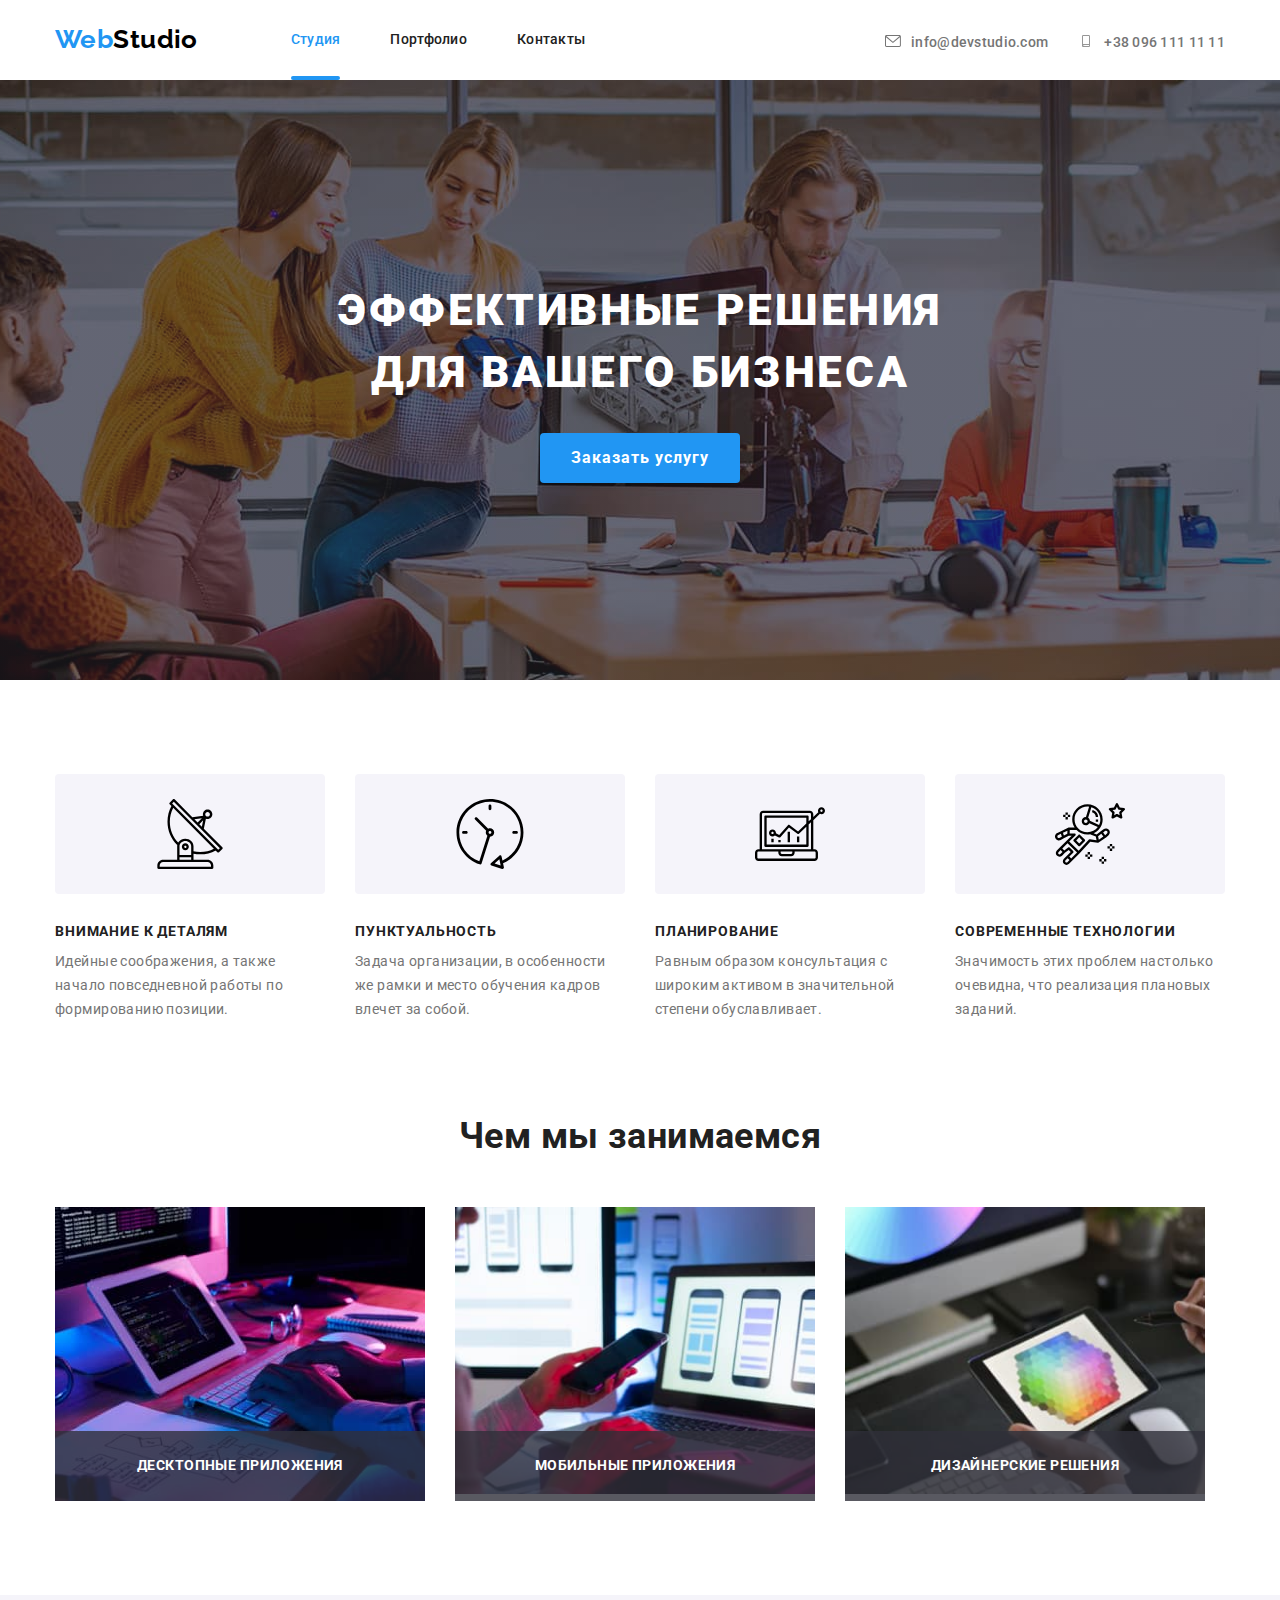
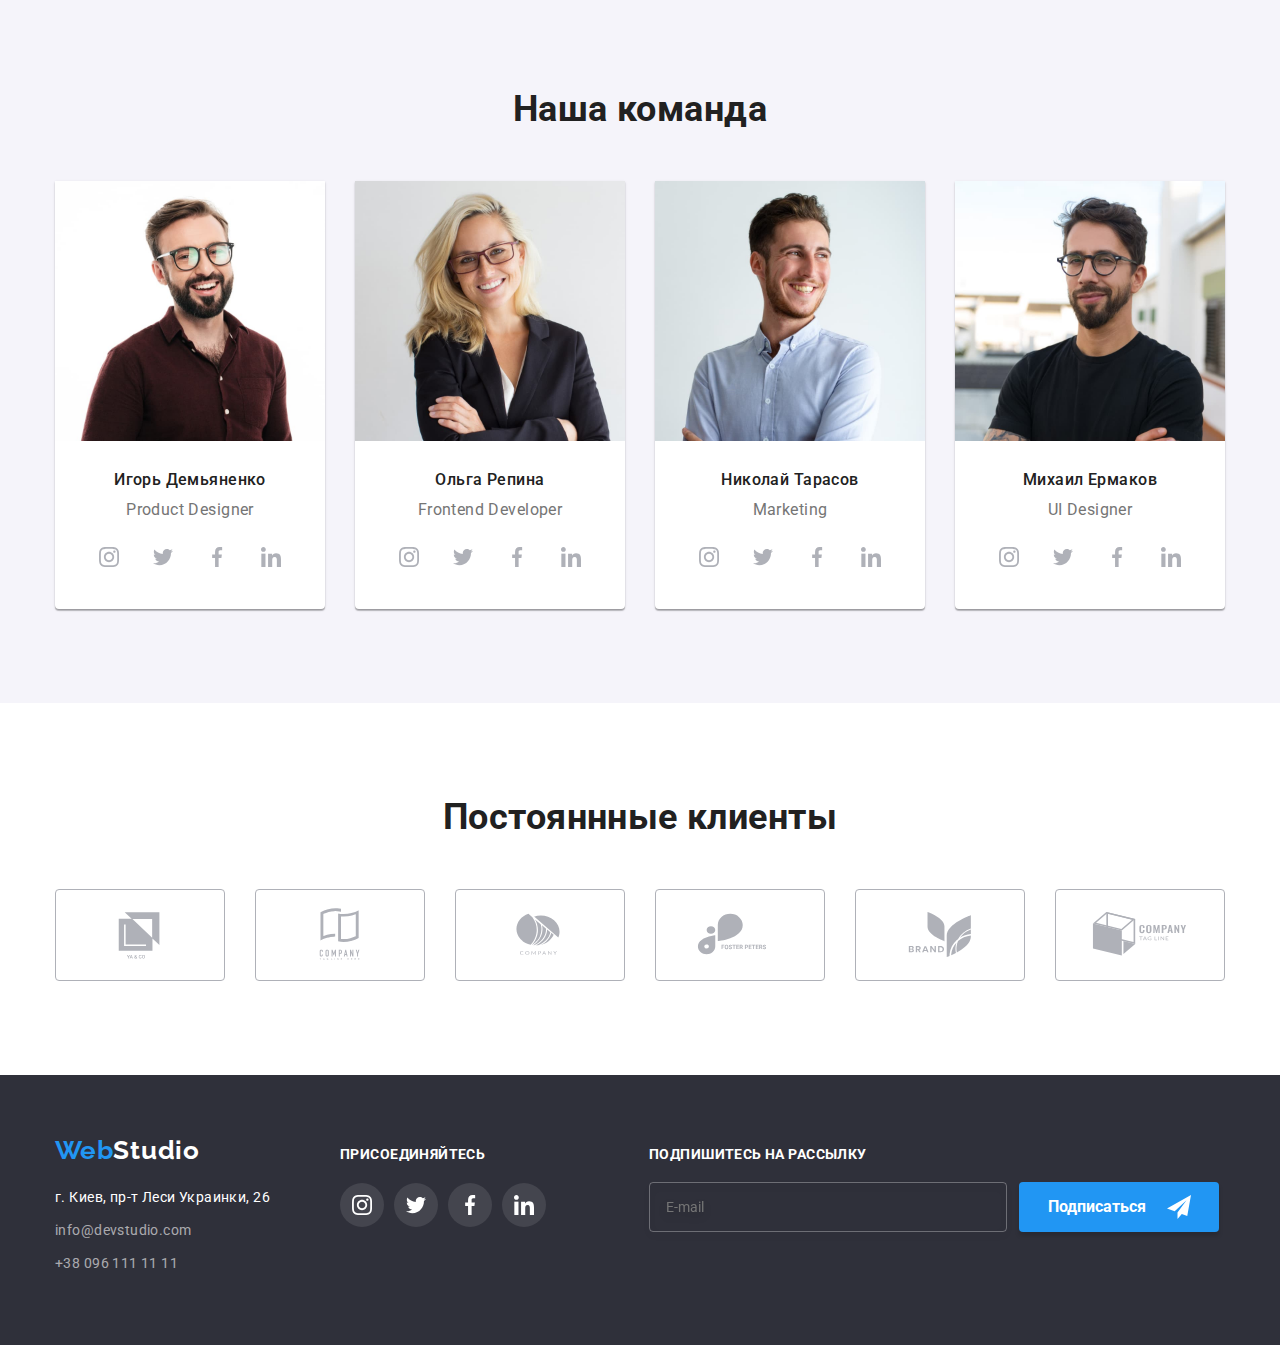
==== commit 8f4ae2ad: "footer update" ====
--- a/index.html
+++ b/index.html
@@ -458,35 +458,35 @@
     </div>
 
     <div class="footer-soc">
-        <p class="title-soc">Присоединяйтесь</p>
-        <ul class="footer-soc-list">
-        <li class="footer-soc-item">
-        <a class="footer-soc-link" href="">
-        <svg class="footer-soc-icon" width="20" height="20">
+        <p class="footer-soc_titel">Присоединяйтесь</p>
+        <ul class="footer-soc_list">
+        <li class="footer-soc_item">
+        <a class="footer-soc_link" href="">
+        <svg class="footer-soc_icon" width="20" height="20">
         <use href="./images/symbol-defs.svg#icon-instagram-2"></use>
         </svg>
         </a>
         </li>
 
-        <li class="footer-soc-item">
-        <a class="footer-soc-link" href="">
-        <svg class="footer-soc-icon" width="20" height="20">
+        <li class=" footer-soc_item">
+        <a class=" footer-soc_link" href="">
+        <svg class=" footer-soc_icon" width="20" height="20">
         <use href="./images/symbol-defs.svg#icon-twitter-1"></use>
         </svg>
         </a>
         </li>
         
-        <li class="footer-soc-item">
-        <a class="footer-soc-link" href="">
-        <svg class="footer-soc-icon" width="20" height="20">
+        <li class=" footer-soc_item">
+        <a class=" footer-soc_link" href="">
+        <svg class=" footer-soc_icon" width="20" height="20">
         <use href="./images/symbol-defs.svg#icon-facebook-1"></use>
         </svg>
         </a>
         </li>
         
-        <li class="footer-soc-item">
-        <a class="footer-soc-link" href="">
-        <svg class="footer-soc-icon" width="20" height="20">
+        <li class="footer-soc_item">
+        <a class="footer-soc_link" href="">
+        <svg class="footer-soc_icon" width="20" height="20">
         <use href="./images/symbol-defs.svg#icon-linkedin-1"></use>
         </svg>
         </a>
@@ -495,11 +495,10 @@
 
     </div>
 <div class="footer-form">
-        <p class="footer-title">Подпишитесь на рассылку</p>
-        <form class="footer-mail-form">
-            <label for="footer-mail"></label>
-            <input type="email" class="footer-input" name="footer-mail" placeholder="E-mail" id="footer-mail">
-            <button class="footer-btn button" type="submit">
+        <p class="footer-form_title">Подпишитесь на рассылку</p>
+        <form class="footer-form_mail">
+            <input type="email" class="footer-form_input" name="footer-mail" placeholder="E-mail" id="footer-mail">
+            <button class="footer-form_btn" type="submit">
             Подписаться<svg class="icon-send" width="24" height="24">
                 <use href="./images/symbol-defs8.svg#icon-icon-send-1"></use>
             </svg>
--- a/css/styles.css
+++ b/css/styles.css
@@ -1,11 +1,11 @@
-*,
+/**,
 *::before,
 *::after {
     box-sizing: border-box
-}
+}*/
 
 /* Переменные */
-
+/*
 :root {
     --text-color: #757575;
     --bnt-color-hover: #F5F4FA;
@@ -20,16 +20,17 @@
         0px 2px 1px rgba(0, 0, 0, 0.2);
     --timing-duration: 250ms;
     --timing-function: cubic-bezier(0.4, 0, 0.2, 1);
-}
+}*/
 
 /*Основные: цвет и текст */
-body {
+/*body {
     font-family: 'Roboto', sans-serif;
     color: var(--btn-color-text);
     font-size: 14px;
     letter-spacing: 0.03em;
 }
-
+*/
+/*
 .container {
     width: 1200px;
     margin-left: auto;
@@ -37,7 +38,7 @@
     padding-left: 15px;
     padding-right: 15px;
     
-}
+}*/
 
 /*Утилиты*/
 /*
@@ -265,10 +266,10 @@
 
 */
 /* Кнопки-Главная */
-button {
+/*button {
     cursor: pointer;
     border: none;
-}
+}*/
 /*
 .hero {
     padding-bottom: 200px;
@@ -326,7 +327,7 @@
 
 
 /*Страница "Главная"*/
-.benefit {
+/*.benefit {
     padding-top: 94px;
     padding-bottom: 94px;
 }
@@ -389,6 +390,7 @@
 */
 
 /*Чем мы занимаемся*/
+/*
 .our-work__container {
     padding-bottom: 94px;
 }
@@ -438,8 +440,9 @@
         color: #ffffff;
         background: rgba(47, 48, 58, 0.8);
     }
-
+*/
 /*Команда*/
+/*
 .about-us {
     display: block;
     margin: 0 auto;
@@ -480,7 +483,7 @@
 .name-position {
     padding-top: 30px;
     padding-bottom: 30px;
-    /*outline: 1px solid red;*/
+  
 }
 
 .name-position .name {
@@ -512,7 +515,7 @@
 .workers-soc-list {
     display: flex;
     justify-content: center;
-    /*padding-left: 32px;*/
+   
 
 }
 
@@ -547,8 +550,9 @@
 .workers-soc-link:hover .workers-soc-icon,
 .workers-soc-link:focus .workers-soc-icon {
     fill: var(--default-white);
-}
-
+}*/
+ /*Клиенты*/
+/*
 .clients {
     padding-top: 94px;
     padding-bottom: 94px;
@@ -608,18 +612,19 @@
 .clients__link:hover ,
 .clients__link:focus  {
     color: var(--btn-color-hb);
-}
+}*/
 
 
 /*Страница "Портфолио"*/
+/*
 .set {
     border-top: 1px solid #ECECEC;
     padding-top: 94px;
     padding-bottom: 94px;
-}
+}*/
 
 /* Кнопки-Портфолио */
-
+/*
 .card-nav-list {
     display: flex;
     justify-content: center;
@@ -668,11 +673,11 @@
     background-color: var(--btn-color-hb);
     box-shadow: 0px 3px 1px rgba(0, 0, 0, 0.1), 0px 1px 2px rgba(0, 0, 0, 0.08), 0px 2px 2px rgba(0, 0, 0, 0.12);
     border-radius: 4px;
-}
+}*/
 
 /*Карточки*/
 
-
+/*
 .set-list {
     display: flex;
     flex-wrap: wrap;
@@ -687,7 +692,7 @@
 }
 
 
-
+/*
 .set-list .item:nth-child(3n) {
     margin-right: 0px;
     padding-right: 0px;
@@ -701,16 +706,16 @@
     align-items: center;
     /* outline: 1px solid red;*/
 }
-
+/*
 .set-list .text {
     font-style: normal;
     font-size: 16px;
     line-height: 2.25;
     color: var(--text-color);
 }
-
+*/
 /* CARD */
-
+/*
 .card {
     width: 370px;
     height: 404px;
@@ -720,7 +725,6 @@
     cursor: pointer;
     transition: box-shadow var(--timing-duration) var(--timing-function),
     border-radius var(--timing-duration) var(--timing-function);
-   
 }
 
 .card-content {
@@ -764,9 +768,9 @@
 .set-list .item:hover .card-top-text {
     transform: translateY(0%)
 }
-
+*/
 /*Модальное окно*/
-
+/*
 .backdrop {
     position: fixed;
     top: 0;
@@ -842,9 +846,9 @@
     letter-spacing: 0.03em;
     color: #212121;
     }
-
+*/
     /*Форма*/
-
+/*
     .modal-field {
     margin-bottom: 10px;
     }  
@@ -914,9 +918,9 @@
 .modal-text:hover {
     border: 1px solid #2196F3;
 }
-
+*/
 /*Чекбокс*/
-
+/*
 .covenant{
     display: flex;
     align-items: center;
@@ -1002,8 +1006,9 @@
         background: #188CE8;
     }
 
-
+*/
 /*Подвал*/
+/*
 .logo-adress {
     margin-right: 70px;
 }
@@ -1213,4 +1218,4 @@
     background-color: #ffffff;
     color: var(--btn-color-hb);
     fill:  var(--btn-color-hb);
-}+}*/--- a/css/main.min.css
+++ b/css/main.min.css
@@ -1 +1 @@
-*,*::before,*::after{box-sizing:border-box}:root{--text-color: #757575;--bnt-color-hover: #F5F4FA;--btn-color-hb: #2196F3;--btn-color-text: #212121;--default-white: #ffffff;--font-size: 14px;--bg-color: #2F303A;--set-gap: 30px;--card-shadow: 0px 1px 3px rgba(0, 0, 0, 0.12), 0px 1px 1px rgba(0, 0, 0, 0.14), 0px 2px 1px rgba(0, 0, 0, 0.2);--timing-duration: 250ms;--timing-function: cubic-bezier(0.4, 0, 0.2, 1)}img{display:block;width:100%;height:auto}.contact__e,.contact__tel{text-decoration:none;font-style:normal}.visually-hidden{position:absolute;white-space:nowrap;width:1px;height:1px;overflow:hidden;border:0;padding:0;clip:rect(0 0 0 0);clip-path:inset(50%);margin:-1px}.e-link{text-decoration:none;font-style:normal}.ph-link{text-decoration:none;font-style:normal}ul{padding:0;margin:0;list-style:none}li{list-style-type:none}p,h1,h2,h3,h4,h5,h6{margin:0}ul,ol,li{margin:0;padding:0}.header__container{display:flex;align-items:center}.logo-color{color:var(--btn-color-hb);text-decoration:none;font-family:Raleway;font-weight:700;font-size:26px;line-height:1.2}.logo{text-decoration:none;font-family:Raleway;font-weight:700;font-size:26px;line-height:1.2;color:#000}.header-icon{align-items:center;vertical-align:middle;margin-right:10px;fill:currentColor}.nav__site{display:flex;justify-content:center;font-style:normal;font-weight:500;font-size:var(--font-size);line-height:1.14}.nav__site:hover,.nav__site:focus{color:var(--btn-color-hb)}.contact{padding:0;margin:0;display:flex}.nav__site:first-child{margin-left:93px}.nav__site .nav__item{margin-right:50px}.contact .contact__item:last-child{margin-right:0}.nav__site .current{color:var(--btn-color-hb)}.current::after{content:"";position:absolute;left:0;bottom:0;display:flex;width:100%;height:4px;background-color:#2196f3;border-radius:2px}.contact{margin-left:auto;font-style:normal;font-weight:400;line-height:1.14;color:var(--text-color);padding-top:5px}.contact__e{margin-right:30px}.contact__e,.contact__tel{display:flex;font-style:normal;font-weight:500;font-size:var(--font-size);line-height:1.14;letter-spacing:.02em;color:var(--text-color);transition:color var(--timing-duration) var(--timing-function)}.contact .contact__e:hover,.contact .contact__e:focus,.contact .contact__tel:hover,.contact .contact__tel:focus{color:var(--btn-color-hb)}.nav{align-items:baseline}.nav__link{display:flex;position:relative;padding-top:32px;padding-bottom:32px;text-decoration:none;font-weight:500;line-height:1.14;letter-spacing:.02em;color:var(--btn-color-text);transition:color var(--timing-duration) var(--timing-function)}.nav__link:hover,.nav__link:focus{color:var(--btn-color-hb)}.hero{padding-bottom:200px;background-color:var(--bg-color)}.hero__container{max-width:1600px;height:600px;margin:0 auto;padding-top:200px;padding-bottom:200px;background-image:linear-gradient(rgba(47, 48, 58, 0.4), rgba(47, 48, 58, 0.4)),url(../images/background-img/hero.jpg);background-repeat:no-repeat;background-position:center}.hero__titel{width:696px;margin-left:auto;margin-right:auto;margin-bottom:30px;color:#fff;font-weight:900;font-size:44px;line-height:1.4;letter-spacing:.06em;text-align:center;text-transform:uppercase}.hero__btn{width:200px;height:50px;display:block;margin:0 auto;background:var(--btn-color-hb);box-shadow:0px 4px 4px rgba(0,0,0,.15);border-radius:4px;font-family:"Roboto";font-style:normal;font-weight:700;font-size:16px;line-height:1.87;letter-spacing:.06em;color:#fff}.benefit{padding-top:94px;padding-bottom:94px}.benefit__list{display:flex;flex-wrap:wrap;justify-content:center;margin:0px;padding:0px;margin-left:-30px}.benefit__title{font-style:normal;font-weight:700;font-size:var(--font-size);line-height:1.14;letter-spacing:.06em;text-transform:uppercase}.benefit__text{font-style:normal;font-weight:400;line-height:1.71;color:var(--text-color);padding-top:10px}.benefit__item{display:flex;flex-wrap:wrap;width:270px;flex-basis:calc(25% - 30px);margin-left:30px}.benefit__item:last-child{margin-right:0}.benefit-icon{width:70px;height:70px}.icons{margin-bottom:30px;width:270px;height:120px;justify-content:center;display:inline-flex;align-items:center;background:#f5f4fa;border-radius:4px}.our-work__container{padding-bottom:94px}.our-work__container>.our-work__list{display:flex}.our-work__list .our-work__item+.our-work__item{flex-basis:calc(33.3333333333% - 30px)}.our-work__item:not(:last-child){margin-right:30px}.our-work__item{position:relative}.work-card-text{padding-top:27px;padding-bottom:27px;width:370px;height:70px;left:615px;top:1435px;background-color:rgba(47,48,58,.8);background-image:linear-gradient(rgba(47, 48, 58, 0.4), rgba(47, 48, 58, 0.4))}.our-work__text{position:absolute;bottom:0;right:0;left:0;display:flex;align-items:center;justify-content:center;height:70px;text-transform:uppercase;line-height:1.14;font-weight:700;color:#fff;background:rgba(47,48,58,.8)}/*# sourceMappingURL=main.min.css.map */+*,*::before,*::after{box-sizing:border-box}:root{--text-color: #757575;--bnt-color-hover: #F5F4FA;--btn-color-hb: #2196F3;--btn-color-text: #212121;--default-white: #ffffff;--font-size: 14px;--bg-color: #2F303A;--set-gap: 30px;--card-shadow: 0px 1px 3px rgba(0, 0, 0, 0.12), 0px 1px 1px rgba(0, 0, 0, 0.14), 0px 2px 1px rgba(0, 0, 0, 0.2);--timing-duration: 250ms;--timing-function: cubic-bezier(0.4, 0, 0.2, 1)}img{display:block;width:100%;height:auto}.contact__e,.contact__tel{text-decoration:none;font-style:normal}.visually-hidden{position:absolute;white-space:nowrap;width:1px;height:1px;overflow:hidden;border:0;padding:0;clip:rect(0 0 0 0);clip-path:inset(50%);margin:-1px}.e-link{text-decoration:none;font-style:normal}.ph-link{text-decoration:none;font-style:normal}ul{padding:0;margin:0;list-style:none}li{list-style-type:none}p,h1,h2,h3,h4,h5,h6{margin:0}ul,ol,li{margin:0;padding:0}body{font-family:"Roboto",sans-serif;color:var(--btn-color-text);font-size:14px;letter-spacing:.03em}.container{width:1200px;margin-left:auto;margin-right:auto;padding-left:15px;padding-right:15px}button{cursor:pointer;border:none}.header__container{display:flex;align-items:center}.logo-color{color:var(--btn-color-hb);text-decoration:none;font-family:Raleway;font-weight:700;font-size:26px;line-height:1.2}.logo{text-decoration:none;font-family:Raleway;font-weight:700;font-size:26px;line-height:1.2;color:#000}.header-icon{align-items:center;vertical-align:middle;margin-right:10px;fill:currentColor}.nav__site{display:flex;justify-content:center;font-style:normal;font-weight:500;font-size:var(--font-size);line-height:1.14}.nav__site:hover,.nav__site:focus{color:var(--btn-color-hb)}.contact{padding:0;margin:0;display:flex}.nav__site:first-child{margin-left:93px}.nav__site .nav__item{margin-right:50px}.contact .contact__item:last-child{margin-right:0}.nav__site .current{color:var(--btn-color-hb)}.current::after{content:"";position:absolute;left:0;bottom:0;display:flex;width:100%;height:4px;background-color:#2196f3;border-radius:2px}.contact{margin-left:auto;font-style:normal;font-weight:400;line-height:1.14;color:var(--text-color);padding-top:5px}.contact__e{margin-right:30px}.contact__e,.contact__tel{display:flex;font-style:normal;font-weight:500;font-size:var(--font-size);line-height:1.14;letter-spacing:.02em;color:var(--text-color);transition:color var(--timing-duration) var(--timing-function)}.contact .contact__e:hover,.contact .contact__e:focus,.contact .contact__tel:hover,.contact .contact__tel:focus{color:var(--btn-color-hb)}.nav{align-items:baseline}.nav__link{display:flex;position:relative;padding-top:32px;padding-bottom:32px;text-decoration:none;font-weight:500;line-height:1.14;letter-spacing:.02em;color:var(--btn-color-text);transition:color var(--timing-duration) var(--timing-function)}.nav__link:hover,.nav__link:focus{color:var(--btn-color-hb)}.hero{padding-bottom:200px;background-color:var(--bg-color)}.hero__container{max-width:1600px;height:600px;margin:0 auto;padding-top:200px;padding-bottom:200px;background-image:linear-gradient(rgba(47, 48, 58, 0.4), rgba(47, 48, 58, 0.4)),url(../images/background-img/hero.jpg);background-repeat:no-repeat;background-position:center}.hero__titel{width:696px;margin-left:auto;margin-right:auto;margin-bottom:30px;color:#fff;font-weight:900;font-size:44px;line-height:1.4;letter-spacing:.06em;text-align:center;text-transform:uppercase}.hero__btn{width:200px;height:50px;display:block;margin:0 auto;background:var(--btn-color-hb);box-shadow:0px 4px 4px rgba(0,0,0,.15);border-radius:4px;font-family:"Roboto";font-style:normal;font-weight:700;font-size:16px;line-height:1.87;letter-spacing:.06em;color:#fff}.benefit{padding-top:94px;padding-bottom:94px}.benefit__list{display:flex;flex-wrap:wrap;justify-content:center;margin:0px;padding:0px;margin-left:-30px}.benefit__title{font-style:normal;font-weight:700;font-size:var(--font-size);line-height:1.14;letter-spacing:.06em;text-transform:uppercase}.benefit__text{font-style:normal;font-weight:400;line-height:1.71;color:var(--text-color);padding-top:10px}.benefit__item{display:flex;flex-wrap:wrap;width:270px;flex-basis:calc(25% - 30px);margin-left:30px}.benefit__item:last-child{margin-right:0}.benefit-icon{width:70px;height:70px}.icons{margin-bottom:30px;width:270px;height:120px;justify-content:center;display:inline-flex;align-items:center;background:#f5f4fa;border-radius:4px}.our-work__container{padding-bottom:94px}.our-work__container>.our-work__list{display:flex}.our-work__list .our-work__item+.our-work__item{flex-basis:calc(33.3333333333% - 30px)}.our-work__item:not(:last-child){margin-right:30px}.our-work__item{position:relative}.work-card-text{padding-top:27px;padding-bottom:27px;width:370px;height:70px;left:615px;top:1435px;background-color:rgba(47,48,58,.8);background-image:linear-gradient(rgba(47, 48, 58, 0.4), rgba(47, 48, 58, 0.4))}.our-work__text{position:absolute;bottom:0;right:0;left:0;display:flex;align-items:center;justify-content:center;height:70px;text-transform:uppercase;line-height:1.14;font-weight:700;color:#fff;background:rgba(47,48,58,.8)}.about-us{display:block;margin:0 auto;padding-top:94px;padding-bottom:94px;background:#f5f4fa}.section__title{text-align:center;font-style:normal;font-weight:700;font-size:36px;line-height:1.16;color:var(--btn-color-text);margin-bottom:50px}.about-us__list{display:flex}.w-card{width:270px;height:428px;left:215px;top:1635px;margin-right:30px;background-color:#fff;box-shadow:0px 1px 3px rgba(0,0,0,.12),0px 1px 1px rgba(0,0,0,.14),0px 2px 1px rgba(0,0,0,.2);border-radius:0px 0px 4px 4px}.name-position{padding-top:30px;padding-bottom:30px}.name-position .name{margin-bottom:10px}.about-us .name{font-weight:500;font-size:16px;line-height:1.18;text-align:center}.about-us .text{display:block;margin-bottom:16px;font-weight:400;font-size:16px;line-height:1.19;text-align:center;color:var(--text-color)}.our-work__item:last-child{margin-right:0}.workers-soc-list{display:flex;justify-content:center}.workers-soc-item{width:44px;height:44px;margin-right:10px}.workers-soc-item:last-child{margin-right:0}.workers-soc-link{width:100%;height:100%;background-color:var(--default-white);border-radius:50%;display:flex;align-items:center;justify-content:center;fill:#afb1b8;transition:background-color var(--timing-duration) var(--timing-function)}.workers-soc-link:hover,.workers-soc-link:focus{background-color:var(--btn-color-hb)}.workers-soc-link:hover .workers-soc-icon,.workers-soc-link:focus .workers-soc-icon{fill:var(--default-white)}.clients{padding-top:94px;padding-bottom:94px}.clients__container{width:1200px;margin:0 auto;padding-left:15px;padding-right:15px}.clients__title{font-weight:700;font-size:36px;line-height:1.16;text-align:center;margin-bottom:50px;color:var(--btn-color-text)}.clients__list{display:flex}.clients__item{margin-right:30px;color:#afb1b8;transition:color var(--timing-duration) var(--timing-function)}.clients__item:hover,.clients__item:focus{color:var(--btn-color-hb)}.clients__link{display:inline-flex;align-items:center;justify-content:center;width:170px;height:92px;border-radius:4px;border:1px solid #afb1b8;color:#afb1b8;fill:currentColor;transition:color var(--timing-duration) var(--timing-function),border-color var(--timing-duration) var(--timing-function)}.clients__link:hover,.clients__link:focus{border-color:var(--btn-color-hb)}.clients__link:hover,.clients__link:focus{color:var(--btn-color-hb)}.set{border-top:1px solid #ececec;padding-top:94px;padding-bottom:94px}.set-list{display:flex;flex-wrap:wrap;margin-bottom:-30px}.set-list>.item{flex-basis:calc(33.3333333333% - 30px);margin-right:30px;margin-bottom:30px}.set-list .item:nth-child(3n){margin-right:0px;padding-right:0px}.set-list .title{font-weight:700;font-size:18px;line-height:2;letter-spacing:.06em;align-items:center}.set-list .text{font-style:normal;font-size:16px;line-height:2.25;color:var(--text-color)}.logo-adress{margin-right:70px}.footer>.container{display:flex;align-items:baseline}.footer_section{margin:0 auto;background:var(--bg-color);padding-top:60px;padding-bottom:60px}.footer_section .footer{display:flex;align-items:baseline}.contact-link-list .item:first-child{margin-top:20px}.bottom-logo-color{color:#fff;text-decoration:none;font-weight:700;font-size:26px;line-height:1.2;letter-spacing:.03em}.contact-link-list .item{margin-bottom:9px}.e-link,.ph-link{font-style:normal;font-weight:400;line-height:1.71;letter-spacing:.03em;color:rgba(255,255,255,.6);display:block;transition:color var(--timing-duration) var(--timing-function)}.contact-link-list .e-link:hover,.contact-link-list .e-link:focus,.contact-link-list .addres-link:hover,.contact-link-list .addres-link:focus,.contact-link-list .ph-link:hover,.contact-link-list .ph-link:focus{color:var(--btn-color-hb)}.addres-link{text-decoration:none;font-style:normal;font-weight:400;line-height:1.71;letter-spacing:.03em;color:#fff;transition:color var(--timing-duration) var(--timing-function)}.footer-soc_titel{margin-bottom:20px;font-weight:700;font-size:14px;line-height:1.14;text-transform:uppercase;color:#fff}.footer-soc{margin-right:93px}.footer-soc_list{display:flex;margin-bottom:30px}.footer-soc_item{width:44px;height:44px;margin-right:10px}.footer-soc_icon{fill:#fff}.footer-soc_link{width:100%;height:100%;background-color:rgba(255,255,255,.1);border-radius:50%;display:flex;align-items:center;justify-content:center;fill:#fff;transition:background-color var(--timing-duration) var(--timing-function)}.footer-soc_link:hover,.footer-soc_link:focus{background-color:var(--btn-color-hb)}.footer-soc_link:hover .footer-soc_icon,.footer-soc_link:focus .footer-soc_icon{fill:var(--default-white)}.footer-form{margin-right:auto}.footer-form_title{font-family:"Roboto";font-style:normal;font-weight:700;font-size:14px;line-height:1.1428571429;letter-spacing:.03em;text-transform:uppercase;margin-bottom:20px;color:#fff}.footer-form_mail{display:flex;border:none}.footer-form_input{width:358px;height:50px;background-color:rgba(0,0,0,0);border:1px solid rgba(255,255,255,.3);filter:drop-shadow(0px 4px 4px rgba(0, 0, 0, 0.15));border-radius:4px;outline:none;color:rgba(255,255,255,.6);padding-left:16px;margin-right:12px;transition:border var(--timing-duration) var(--timing-function)}.footer-form_input:focus,.footer-form_input:hover{border-color:var(--btn-color-hb)}.footer-form_btn{position:relative;display:flex;align-items:center;width:200px;height:50px;background-color:var(--btn-color-hb);box-shadow:0px 4px 4px rgba(0,0,0,.15);border-radius:4px;border-color:rgba(0,0,0,0);font-weight:700;font-size:16px;line-height:1.875;padding-left:29px;color:#fff;fill:currentColor;transition:fill var(--timing-duration) var(--timing-function);transition:background-color var(--timing-duration) var(--timing-function)}.footer-form_btn:hover,.footer-form_btn:focus{background-color:#fff;color:var(--btn-color-hb)}.icon-send{position:absolute;right:28px;margin-left:10px}.icon-send:hover,.icon-send:focus{background-color:#fff;color:var(--btn-color-hb);fill:var(--btn-color-hb)}.card-nav-list{display:flex;justify-content:center;margin-bottom:50px}.card-nav-list .item{margin-left:8px}.card-nav-list .site-nav-btn{font-family:inherit;font-weight:500;line-height:1.14;letter-spacing:.03em;color:var(--btn-color-text);background-color:#f5f4fa}.site-bnt{display:block;border-radius:4px;font-family:"Roboto";font-weight:500;font-size:16px;line-height:1.62;letter-spacing:.03em;color:var(--btn-color-text);background-color:var(--bnt-color-hover);padding:6px 22px;transition:color var(--timing-duration) var(--timing-function),background-color var(--timing-duration) var(--timing-function),box-shadow var(--timing-duration) var(--timing-function)}.site-bnt:hover,.site-bnt:focus{color:var(--bnt-color-hover);background-color:var(--btn-color-hb);box-shadow:0px 3px 1px rgba(0,0,0,.1),0px 1px 2px rgba(0,0,0,.08),0px 2px 2px rgba(0,0,0,.12);border-radius:4px}.card{width:370px;height:404px;overflow:hidden;background-color:#fff;border:1px solid #eee;cursor:pointer;transition:box-shadow var(--timing-duration) var(--timing-function),border-radius var(--timing-duration) var(--timing-function)}.card-content{padding:20px 24px}.card:hover,.card:focus{box-shadow:var(--card-shadow);border-radius:0px 0px 4px 4px}.card-thumb{position:relative;overflow:hidden}.card-top-text{font-weight:400;font-size:18px;line-height:1.55;letter-spacing:.03em;color:#fff;position:absolute;display:inline-block;width:100%;height:100%;left:0;top:0;background-color:rgba(33,150,243,.9);padding:63px 24px;transform:translateY(100%);transition:transform 250ms var(--timing-function)}.set-list .item:hover .card-top-text{transform:translateY(0%)}.backdrop{position:fixed;top:0;left:0;width:100%;height:100%;background:rgba(0,0,0,.2);opacity:1;transform:opacity var(--timing-duration) var(--timing-function),visibility var(--timing-duration) var(--timing-function)}.backdrop.is-hidden{opacity:0;visibility:hidden;pointer-events:none}.modal{padding:40px;position:absolute;top:50%;left:50%;width:528px;height:581px;background-color:#fff;box-shadow:0px 1px 3px rgba(0,0,0,.12),0px 1px 1px rgba(0,0,0,.14),0px 2px 1px rgba(0,0,0,.2);border-radius:4px;transform:translate(-50%, -50%);transition:transform 250ms cubic-bezier(0.4, 0, 0.2, 1),opacity 250ms cubic-bezier(0.4, 0, 0.2, 1)}.backdrop.is-hidden .modal{transform:translate(-50%, -50%) scale(0.75);opacity:0}.modal-bnt-close{display:flex;position:absolute;top:8px;right:8px;width:30px;height:30px;border-radius:50%;border:1px solid rgba(0,0,0,.1);background-color:var(--secondary-background-color);cursor:pointer;align-items:center;justify-content:center;transition:fill 250ms cubic-bezier(0.4, 0, 0.2, 1)}.modal-bnt-close:hover,.modal-bnt-close:focus{fill:var(--btn-color-hb)}.modal-title{text-align:center;font-size:18px;font-weight:600;margin-bottom:15px;font-weight:700;font-size:20px;line-height:1.15;letter-spacing:.03em;color:#212121}.modal-field{margin-bottom:10px}.input-wrap{position:relative}.modal-icon{position:absolute;left:7px;top:50%;transform:translateY(-50%)}.modal-input{width:100%;height:45px;border:1px solid rgba(33,33,33,.2);border-radius:4px;fill:currentColor;padding-left:30px;outline:none;transition:border-color 250ms var(--timing-function),fill 250ms var(--timing-function)}.modal-input:focus,.modal-input:hover{border-color:#2196f3}.modal-input:focus+.modal-icon,.modal-input:hover+.modal-icon{fill:#2196f3}.modal-label{position:relative;display:block;font-size:12px;line-height:1.17;letter-spacing:.01em;margin-bottom:4px;color:#757575}textarea{resize:none}.modal-text{padding:12px 16px;width:100%;height:120px;border:1px solid rgba(33,33,33,.2);border-radius:4px;resize:none;outline:none;transition:border 250ms var(--transition-cubic)}.modal-text:focus,.modal-text:hover{border:1px solid #2196f3}.covenant{display:flex;align-items:center;margin-bottom:30px}.covenant-title{padding-left:8px;font-weight:400;font-size:14px;line-height:1.71;letter-spacing:.03em;color:#757575;display:flex;align-items:center}.covenant-title::before{content:"";width:16px;height:15px;border:2px solid #212121;border-radius:3px;margin-right:8px}.checkbox-policy:checked+.covenant-title::before{background-color:#2196f3;background-image:url(../images/icon/checkbox.svg);border:none;background-repeat:no-repeat;background-position:center}.checkbox-policy:focus+.covenant-title::before{border-color:#2196f3}.checkbox-policy:focus:not(:checked)+.covenant-title::before{border-color:#2196f3}.checkbox-policy:disabled+.covenant-title::before{border-color:#2196f3}.covenant-link{display:block;padding-left:4px;font-weight:400;font-size:14px;line-height:1.71;letter-spacing:.03em;color:#2196f3}.modal-bnt-send{width:200px;height:50px;display:block;margin:0 auto;background:var(--btn-color-hb);box-shadow:0px 4px 4px rgba(0,0,0,.15);border-radius:4px;font-family:"Roboto";font-style:normal;font-weight:700;font-size:16px;line-height:1.87;letter-spacing:.06em;color:#fff;transition:background var(--timing-duration) var(--timing-function)}.modal-bnt-send:hover,.modal-bnt-send:focus{background:#188ce8}/*# sourceMappingURL=main.min.css.map */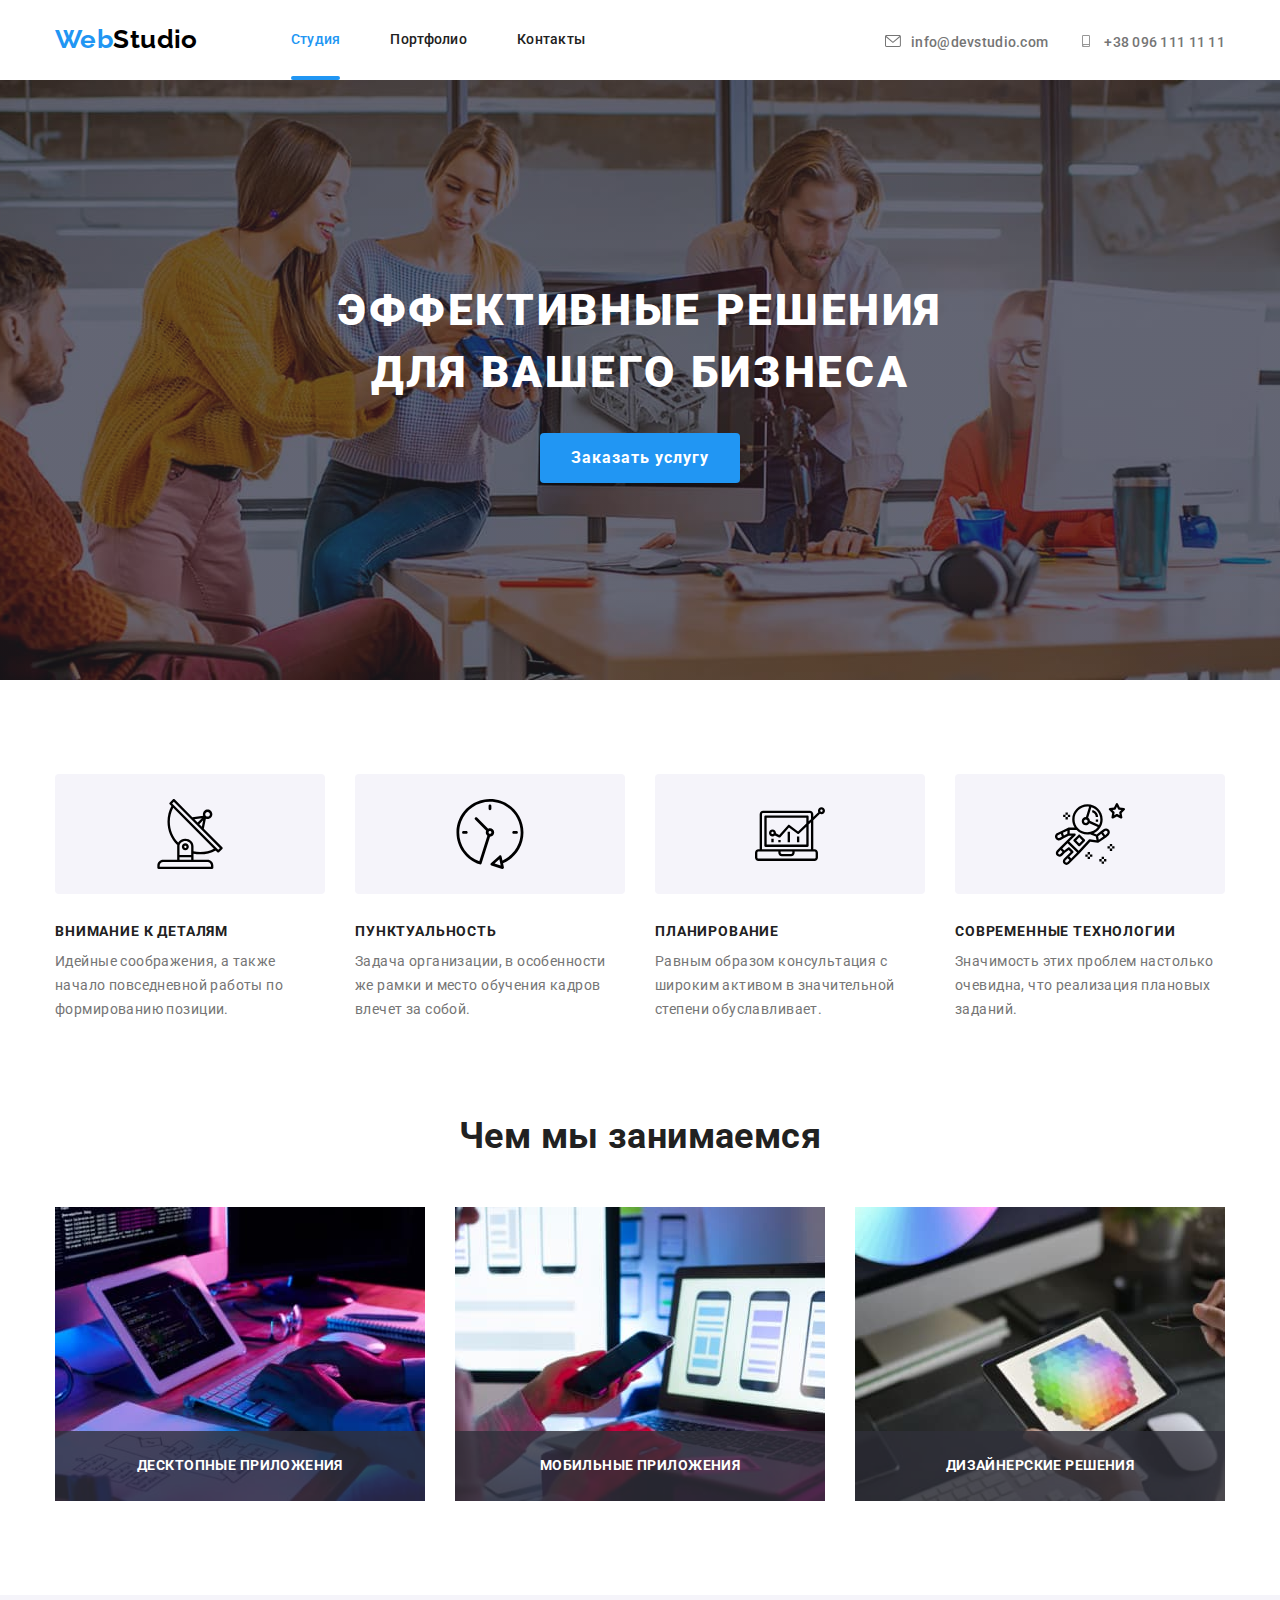
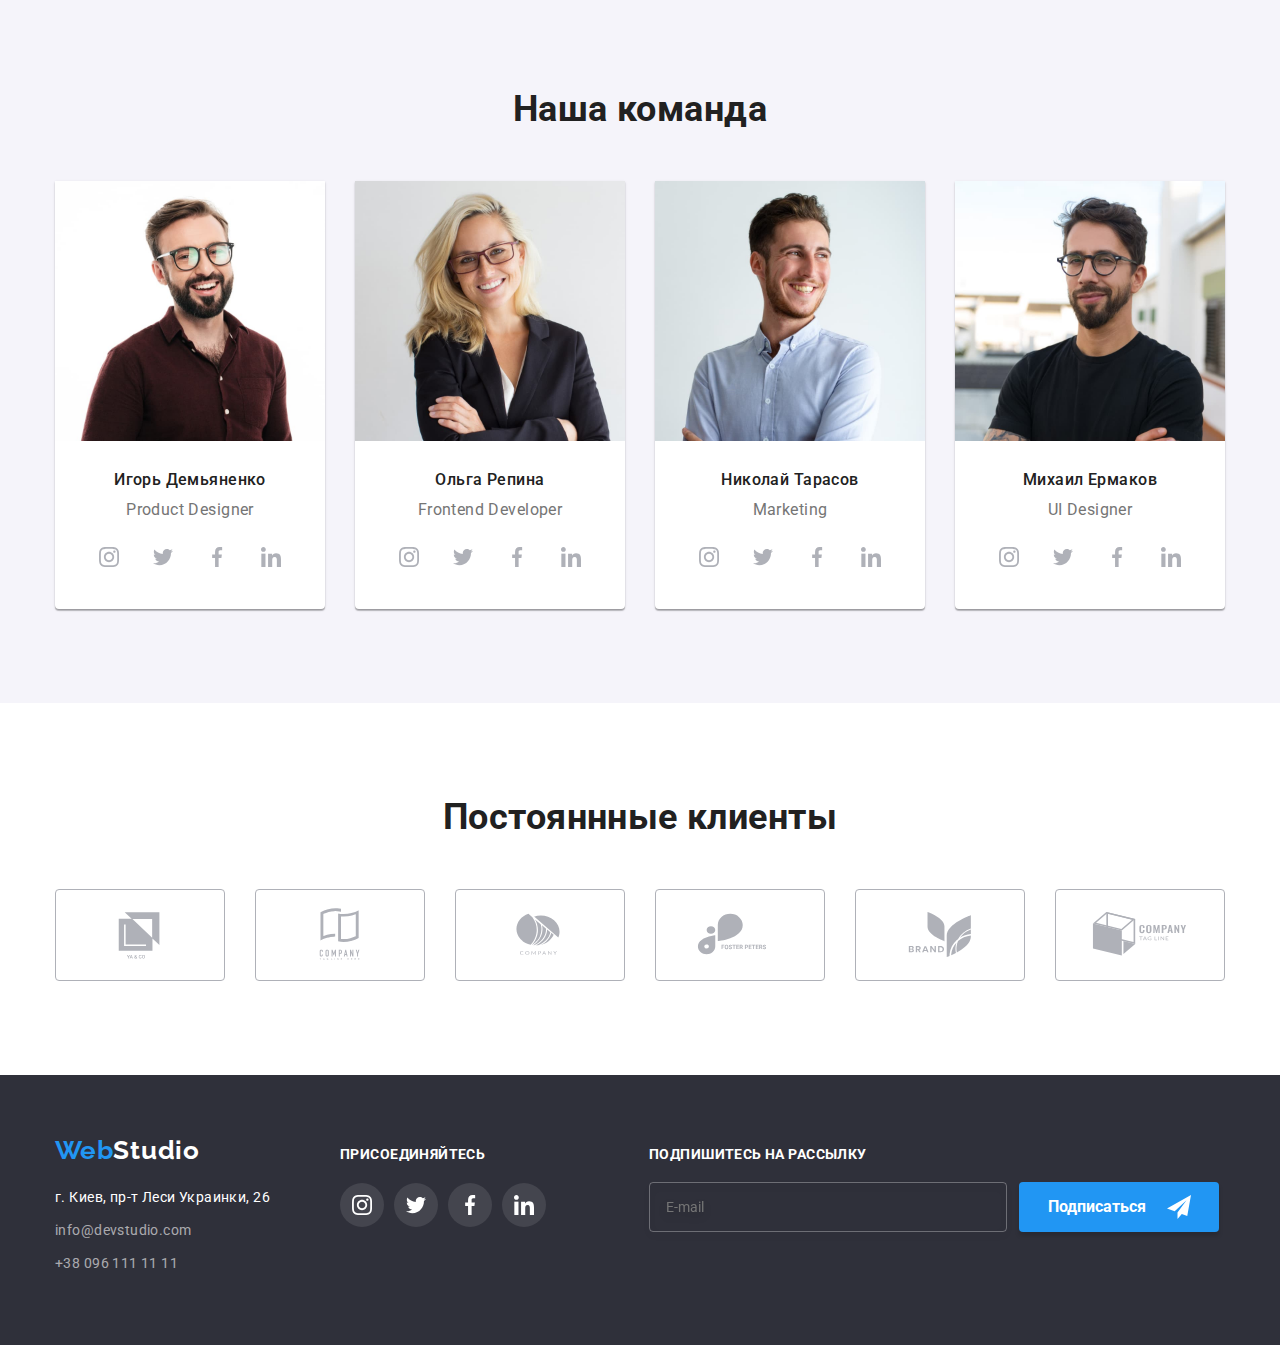
==== commit 33478ef1: "portfolio" ====
--- a/index.html
+++ b/index.html
@@ -17,7 +17,7 @@
     <link rel="stylesheet" href="./css/normalize.css">
 
     <!--Стили -->
-    <link rel="stylesheet" href="./css/styles.css" />
+  <!-- <link rel="stylesheet" href="./css/styles.css" />-->
     <link rel="stylesheet" href="./css/main.min.css"  />
 </head>
 
@@ -109,7 +109,7 @@
             <div class="container our-work__container">
                 <h2 class="section__title ">Чем мы занимаемся</h2>
                 <ul class="our-work__list">
-                    <li class=" our-work__item ">
+                    <li class="our-work__item ">
                         <div class="box">
                         <img src="./images/services/comp.jpg" alt="верстка" width="370">
                     </div>
@@ -142,35 +142,113 @@
             <h2 class="section__title">Наша команда</h2>
             <div class="container about-us__container">
                 <ul class="about-us__list">
-                    <li class=" about-us__item">
-                        <article class="w-card">
-                            <div class="w-card-thumb">
+                    <li class="about-us__item">
+                        <article class="about-us__card ">
+                            <div class=" about-us__thumb">
                                 <img src="./images/team/product_designer.jpg" alt="product designer" width="270">
                             </div>
-                            <div class="name-position position">
-                                <h3 class="name">Игорь Демьяненко</h3>
-                                <p class="text">Product Designer</p>
-                                <ul class="workers-soc-list list">
-                                    <li class="workers-soc-item">
-                                        <a href="" class="workers-soc-link link">
-                                            <svg class="workers-soc-icon" width="20" height="20">
+                            <div class="position worker-container">
+                                <h3 class="name worker-container__name">Игорь Демьяненко</h3>
+                                <p class="text worker-container__text">Product Designer</p>
+                                <ul class="list workers-soc__list">
+                                    <li class="workers-soc__item">
+                                        <a href="" class=" link workers-soc__link">
+                                            <svg class="workers-soc__icon" width="20" height="20">
                                                 <use href="./images/symbol-defs.svg#icon-instagram-2"></use>
                                             </svg>
                                         </a>
                                     </li>
-                                    <li class="workers-soc-item"><a href="" class="workers-soc-link link">
-                                            <svg class="workers-soc-icon" width="20" height="20">
+                                    <li class="workers-soc__item"><a href="" class=" link workers-soc__link">
+                                            <svg class="workers-soc__icon" width="20" height="20">
                                                 <use href="./images/symbol-defs.svg#icon-twitter-1"></use>
                                             </svg>
                                         </a>
                                     </li>
-                                    <li class="workers-soc-item"><a href="" class="workers-soc-link link">
+                                    <li class=" workers-soc__item"><a href="" class="link workers-soc__link">
+                                            <svg class="workers-soc__icon" width="20" height="20">
+                                                <use href="./images/symbol-defs.svg#icon-facebook-1"></use>
+                                            </svg>
+                                        </a>
+                                    </li>
+                                    <li class=" workers-soc__item"><a href="" class=" link workers-soc__link">
+                                            <svg class="workers-soc__icon" width="20" height="20">
+                                                <use href="./images/symbol-defs.svg#icon-linkedin-1"></use>
+                                            </svg>
+                                        </a>
+                                    </li>
+                                </ul>
+                            </div>
+                        </article>
+                    </li>
+
+                    <li class="about-us__item">
+                        <article class="about-us__card">
+                            <div class="about-us__thumb">
+                                <img src="./images/team/frontend_developer.jpg" alt="frontend developer" width="270">
+                            </div>
+                            <div class="position worker-container">
+                                <h3 class="name worker-container__name">Ольга Репина</h3>
+                                <p class="text worker-container__text">Frontend Developer</p>
+                                <ul class="workers-soc__list list">
+                                    <li class="workers-soc__item">
+                                        <a href="" class="link workers-soc__link">
+                                            <svg class="workers-soc__icon" width="20" height="20">
+                                                <use href="./images/symbol-defs.svg#icon-instagram-2"></use>
+                                            </svg>
+                                        </a>
+                                    </li>
+                                    <li class="workers-soc__item"><a href="" class="workers-soc__link link">
+                                            <svg class="workers-soc__icon" width="20" height="20">
+                                                <use href="./images/symbol-defs.svg#icon-twitter-1"></use>
+                                            </svg>
+                                        </a>
+                                    </li>
+                                    <li class="workers-soc__item"><a href="" class="workers-soc__link link">
+                                            <svg class="workers-soc__icon" width="20" height="20">
+                                                <use href="./images/symbol-defs.svg#icon-facebook-1"></use>
+                                            </svg>
+                                        </a>
+                                    </li>
+                                    <li class="workers-soc__item"><a href="" class="workers-soc__link link">
+                                            <svg class="workers-soc__icon" width="20" height="20">
+                                                <use href="./images/symbol-defs.svg#icon-linkedin-1"></use>
+                                            </svg>
+                                        </a>
+                                    </li>
+                                </ul>
+                            </div>
+                        </article>
+                    </li>
+
+                    <li class="about-us__item">
+                        <article class="about-us__card">
+                            <div class="about-us__thumb">
+                                <img src="./images/team/marketing.jpg" alt="marketing" width="270">
+                            </div>
+                            <div class="position worker-container">
+                                <h3 class="name worker-container__name">Николай Тарасов</h3>
+                                <p class="text worker-container__text">Marketing</p>
+                                <ul class="list workers-soc__list">
+                                    <li class="workers-soc__item">
+                                        <a href="" class="link workers-soc__link">
+                                            <svg class="workers-soc__icon" width="20" height="20">
+                                                <use href="./images/symbol-defs.svg#icon-instagram-2"></use>
+                                            </svg>
+                                        </a>
+                                    </li>
+                                    <li class="workers-soc__item"><a href="" class="link workers-soc__link">
+                                            <svg class="workers-soc__icon" width="20" height="20">
+                                                <use href="./images/symbol-defs.svg#icon-twitter-1"></use>
+                                            </svg>
+                                        </a>
+                                    </li>
+                                    <li class="workers-soc__item"><a href="" class="link workers-soc__link">
                                             <svg class="workers-soc-icon" width="20" height="20">
                                                 <use href="./images/symbol-defs.svg#icon-facebook-1"></use>
                                             </svg>
                                         </a>
                                     </li>
-                                    <li class="workers-soc-item"><a href="" class="workers-soc-link link">
+                                    <li class="workers-soc__item"><a href="" class="link workers-soc__link">
                                             <svg class="workers-soc-icon" width="20" height="20">
                                                 <use href="./images/symbol-defs.svg#icon-linkedin-1"></use>
                                             </svg>
@@ -182,113 +260,35 @@
                     </li>
 
                     <li class="about-us__item">
-                        <article class="w-card">
-                            <div class="w-card-thumb">
-                                <img src="./images/team/frontend_developer.jpg" alt="frontend developer" width="270">
-                            </div>
-                            <div class="name-position">
-                                <h3 class="name">Ольга Репина</h3>
-                                <p class="text">Frontend Developer</p>
-                                <ul class="workers-soc-list list">
-                                    <li class="workers-soc-item">
-                                        <a href="" class="workers-soc-link link">
-                                            <svg class="workers-soc-icon" width="20" height="20">
+                        <article class="about-us__card">
+                            <div class="about-us__thumb">
+                                <img src="./images/team/ui_designer.jpg" alt="ui_designer" width="270">
+                            </div>
+                            <div class="position worker-container">
+                                <h3 class="name worker-container__name">Михаил Ермаков</h3>
+                                <p class="text worker-container__text">UI Designer</p>
+                                <ul class="list workers-soc__list">
+                                    <li class="workers-soc__item">
+                                        <a href="" class="link workers-soc__link">
+                                            <svg class="workers-soc__icon" width="20" height="20">
                                                 <use href="./images/symbol-defs.svg#icon-instagram-2"></use>
                                             </svg>
                                         </a>
                                     </li>
-                                    <li class="workers-soc-item"><a href="" class="workers-soc-link link">
-                                            <svg class="workers-soc-icon" width="20" height="20">
+                                    <li class="workers-soc__item"><a href="" class="link workers-soc__link">
+                                            <svg class="workers-soc__icon" width="20" height="20">
                                                 <use href="./images/symbol-defs.svg#icon-twitter-1"></use>
                                             </svg>
                                         </a>
                                     </li>
-                                    <li class="workers-soc-item"><a href="" class="workers-soc-link link">
-                                            <svg class="workers-soc-icon" width="20" height="20">
+                                    <li class="workers-soc__item"><a href="" class="link workers-soc__link">
+                                            <svg class="workers-soc__icon" width="20" height="20">
                                                 <use href="./images/symbol-defs.svg#icon-facebook-1"></use>
                                             </svg>
                                         </a>
                                     </li>
-                                    <li class="workers-soc-item"><a href="" class="workers-soc-link link">
-                                            <svg class="workers-soc-icon" width="20" height="20">
-                                                <use href="./images/symbol-defs.svg#icon-linkedin-1"></use>
-                                            </svg>
-                                        </a>
-                                    </li>
-                                </ul>
-                            </div>
-                        </article>
-                    </li>
-
-                    <li class="about-us__item">
-                        <article class="w-card">
-                            <div class="w-card-thumb">
-                                <img src="./images/team/marketing.jpg" alt="marketing" width="270">
-                            </div>
-                            <div class="name-position">
-                                <h3 class="name">Николай Тарасов</h3>
-                                <p class="text">Marketing</p>
-                                <ul class="workers-soc-list list">
-                                    <li class="workers-soc-item">
-                                        <a href="" class="workers-soc-link link">
-                                            <svg class="workers-soc-icon" width="20" height="20">
-                                                <use href="./images/symbol-defs.svg#icon-instagram-2"></use>
-                                            </svg>
-                                        </a>
-                                    </li>
-                                    <li class="workers-soc-item"><a href="" class="workers-soc-link link">
-                                            <svg class="workers-soc-icon" width="20" height="20">
-                                                <use href="./images/symbol-defs.svg#icon-twitter-1"></use>
-                                            </svg>
-                                        </a>
-                                    </li>
-                                    <li class="workers-soc-item"><a href="" class="workers-soc-link link">
-                                            <svg class="workers-soc-icon" width="20" height="20">
-                                                <use href="./images/symbol-defs.svg#icon-facebook-1"></use>
-                                            </svg>
-                                        </a>
-                                    </li>
-                                    <li class="workers-soc-item"><a href="" class="workers-soc-link link">
-                                            <svg class="workers-soc-icon" width="20" height="20">
-                                                <use href="./images/symbol-defs.svg#icon-linkedin-1"></use>
-                                            </svg>
-                                        </a>
-                                    </li>
-                                </ul>
-                            </div>
-                        </article>
-                    </li>
-
-                    <li class="about-us__item">
-                        <article class="w-card">
-                            <div class="w-card-thumb">
-                                <img src="./images/team/ui_designer.jpg" alt="ui_designer" width="270">
-                            </div>
-                            <div class="name-position">
-                                <h3 class="name">Михаил Ермаков</h3>
-                                <p class="text">UI Designer</p>
-                                <ul class="workers-soc-list list">
-                                    <li class="workers-soc-item">
-                                        <a href="" class="workers-soc-link link">
-                                            <svg class="workers-soc-icon" width="20" height="20">
-                                                <use href="./images/symbol-defs.svg#icon-instagram-2"></use>
-                                            </svg>
-                                        </a>
-                                    </li>
-                                    <li class="workers-soc-item"><a href="" class="workers-soc-link link">
-                                            <svg class="workers-soc-icon" width="20" height="20">
-                                                <use href="./images/symbol-defs.svg#icon-twitter-1"></use>
-                                            </svg>
-                                        </a>
-                                    </li>
-                                    <li class="workers-soc-item"><a href="" class="workers-soc-link link">
-                                            <svg class="workers-soc-icon" width="20" height="20">
-                                                <use href="./images/symbol-defs.svg#icon-facebook-1"></use>
-                                            </svg>
-                                        </a>
-                                    </li>
-                                    <li class="workers-soc-item"><a href="" class="workers-soc-link link">
-                                            <svg class="workers-soc-icon" width="20" height="20">
+                                    <li class="workers-soc__item"><a href="" class="link workers-soc__link">
+                                            <svg class="workers-soc__icon" width="20" height="20">
                                                 <use href="./images/symbol-defs.svg#icon-linkedin-1"></use>
                                             </svg>
                                         </a>
@@ -353,22 +353,22 @@
         </section>
 <div class="backdrop is-hidden" data-modal>
             <div class="modal">
-        <botton type="botton" class="modal-bnt-close" data-modal-close>
-                    <svg class="modal-close" width="18" height="18">
+        <botton type="botton" class="modal-bnt_close" data-modal-close>
+                    <svg class="modal-close modal-bnt_img" width="18" height="18">
                     <use href="./images/symbol-defs-5.svg#icon-close-black-18dp-2-1-2-1"></use>
                 </svg>
             
         </botton>
 
-        <p class="modal-title">Оставьте свои данные, мы вам перезвоним</p>
+        <p class="modal_title">Оставьте свои данные, мы вам перезвоним</p>
 
         <form>
-        <div class="modal-field">
-            <label class="modal-label" for="user-name">Имя</label>
+        <div class="modal_field">
+            <label class="modal_label" for="user-name">Имя</label>
             <div class="input-wrap">
             <input
             type="text"
-            class="modal-input"
+            class="modal-input input-wrap"
             name="user-name"
             id="user-name"
             />
@@ -377,8 +377,8 @@
             </svg>
         </div>
         </div>
-        <div class="modal-field">
-            <label for="user-tel" class="modal-label">Телефон</label>
+        <div class=" modal_field">
+            <label for="user-tel" class="modal_label">Телефон</label>
             <div class="input-wrap">
             <input
             type="tel"
@@ -391,8 +391,8 @@
             </svg>
         </div>
         </div>
-        <div class="modal-field">
-            <label for="user-email" class="modal-label">Почта</label>
+        <div class=" modal_field">
+            <label for="user-email" class="modal_label">Почта</label>
             <div class="input-wrap">
             <input
                 type="email"
@@ -405,8 +405,8 @@
             </svg>
             </div>
         </div>
-        <div class="modal-field">
-            <label for="user-text" class="modal-label">Комментарий</label>
+        <div class=" modal_field">
+            <label for="user-text" class="modal_label">Комментарий</label>
             <textarea
             name="user-text"
             id="user-text"
--- a/css/main.min.css
+++ b/css/main.min.css
@@ -1 +1 @@
-*,*::before,*::after{box-sizing:border-box}:root{--text-color: #757575;--bnt-color-hover: #F5F4FA;--btn-color-hb: #2196F3;--btn-color-text: #212121;--default-white: #ffffff;--font-size: 14px;--bg-color: #2F303A;--set-gap: 30px;--card-shadow: 0px 1px 3px rgba(0, 0, 0, 0.12), 0px 1px 1px rgba(0, 0, 0, 0.14), 0px 2px 1px rgba(0, 0, 0, 0.2);--timing-duration: 250ms;--timing-function: cubic-bezier(0.4, 0, 0.2, 1)}img{display:block;width:100%;height:auto}.contact__e,.contact__tel{text-decoration:none;font-style:normal}.visually-hidden{position:absolute;white-space:nowrap;width:1px;height:1px;overflow:hidden;border:0;padding:0;clip:rect(0 0 0 0);clip-path:inset(50%);margin:-1px}.e-link{text-decoration:none;font-style:normal}.ph-link{text-decoration:none;font-style:normal}ul{padding:0;margin:0;list-style:none}li{list-style-type:none}p,h1,h2,h3,h4,h5,h6{margin:0}ul,ol,li{margin:0;padding:0}body{font-family:"Roboto",sans-serif;color:var(--btn-color-text);font-size:14px;letter-spacing:.03em}.container{width:1200px;margin-left:auto;margin-right:auto;padding-left:15px;padding-right:15px}button{cursor:pointer;border:none}.header__container{display:flex;align-items:center}.logo-color{color:var(--btn-color-hb);text-decoration:none;font-family:Raleway;font-weight:700;font-size:26px;line-height:1.2}.logo{text-decoration:none;font-family:Raleway;font-weight:700;font-size:26px;line-height:1.2;color:#000}.header-icon{align-items:center;vertical-align:middle;margin-right:10px;fill:currentColor}.nav__site{display:flex;justify-content:center;font-style:normal;font-weight:500;font-size:var(--font-size);line-height:1.14}.nav__site:hover,.nav__site:focus{color:var(--btn-color-hb)}.contact{padding:0;margin:0;display:flex}.nav__site:first-child{margin-left:93px}.nav__site .nav__item{margin-right:50px}.contact .contact__item:last-child{margin-right:0}.nav__site .current{color:var(--btn-color-hb)}.current::after{content:"";position:absolute;left:0;bottom:0;display:flex;width:100%;height:4px;background-color:#2196f3;border-radius:2px}.contact{margin-left:auto;font-style:normal;font-weight:400;line-height:1.14;color:var(--text-color);padding-top:5px}.contact__e{margin-right:30px}.contact__e,.contact__tel{display:flex;font-style:normal;font-weight:500;font-size:var(--font-size);line-height:1.14;letter-spacing:.02em;color:var(--text-color);transition:color var(--timing-duration) var(--timing-function)}.contact .contact__e:hover,.contact .contact__e:focus,.contact .contact__tel:hover,.contact .contact__tel:focus{color:var(--btn-color-hb)}.nav{align-items:baseline}.nav__link{display:flex;position:relative;padding-top:32px;padding-bottom:32px;text-decoration:none;font-weight:500;line-height:1.14;letter-spacing:.02em;color:var(--btn-color-text);transition:color var(--timing-duration) var(--timing-function)}.nav__link:hover,.nav__link:focus{color:var(--btn-color-hb)}.hero{padding-bottom:200px;background-color:var(--bg-color)}.hero__container{max-width:1600px;height:600px;margin:0 auto;padding-top:200px;padding-bottom:200px;background-image:linear-gradient(rgba(47, 48, 58, 0.4), rgba(47, 48, 58, 0.4)),url(../images/background-img/hero.jpg);background-repeat:no-repeat;background-position:center}.hero__titel{width:696px;margin-left:auto;margin-right:auto;margin-bottom:30px;color:#fff;font-weight:900;font-size:44px;line-height:1.4;letter-spacing:.06em;text-align:center;text-transform:uppercase}.hero__btn{width:200px;height:50px;display:block;margin:0 auto;background:var(--btn-color-hb);box-shadow:0px 4px 4px rgba(0,0,0,.15);border-radius:4px;font-family:"Roboto";font-style:normal;font-weight:700;font-size:16px;line-height:1.87;letter-spacing:.06em;color:#fff}.benefit{padding-top:94px;padding-bottom:94px}.benefit__list{display:flex;flex-wrap:wrap;justify-content:center;margin:0px;padding:0px;margin-left:-30px}.benefit__title{font-style:normal;font-weight:700;font-size:var(--font-size);line-height:1.14;letter-spacing:.06em;text-transform:uppercase}.benefit__text{font-style:normal;font-weight:400;line-height:1.71;color:var(--text-color);padding-top:10px}.benefit__item{display:flex;flex-wrap:wrap;width:270px;flex-basis:calc(25% - 30px);margin-left:30px}.benefit__item:last-child{margin-right:0}.benefit-icon{width:70px;height:70px}.icons{margin-bottom:30px;width:270px;height:120px;justify-content:center;display:inline-flex;align-items:center;background:#f5f4fa;border-radius:4px}.our-work__container{padding-bottom:94px}.our-work__container>.our-work__list{display:flex}.our-work__list .our-work__item+.our-work__item{flex-basis:calc(33.3333333333% - 30px)}.our-work__item:not(:last-child){margin-right:30px}.our-work__item{position:relative}.work-card-text{padding-top:27px;padding-bottom:27px;width:370px;height:70px;left:615px;top:1435px;background-color:rgba(47,48,58,.8);background-image:linear-gradient(rgba(47, 48, 58, 0.4), rgba(47, 48, 58, 0.4))}.our-work__text{position:absolute;bottom:0;right:0;left:0;display:flex;align-items:center;justify-content:center;height:70px;text-transform:uppercase;line-height:1.14;font-weight:700;color:#fff;background:rgba(47,48,58,.8)}.about-us{display:block;margin:0 auto;padding-top:94px;padding-bottom:94px;background:#f5f4fa}.section__title{text-align:center;font-style:normal;font-weight:700;font-size:36px;line-height:1.16;color:var(--btn-color-text);margin-bottom:50px}.about-us__list{display:flex}.w-card{width:270px;height:428px;left:215px;top:1635px;margin-right:30px;background-color:#fff;box-shadow:0px 1px 3px rgba(0,0,0,.12),0px 1px 1px rgba(0,0,0,.14),0px 2px 1px rgba(0,0,0,.2);border-radius:0px 0px 4px 4px}.name-position{padding-top:30px;padding-bottom:30px}.name-position .name{margin-bottom:10px}.about-us .name{font-weight:500;font-size:16px;line-height:1.18;text-align:center}.about-us .text{display:block;margin-bottom:16px;font-weight:400;font-size:16px;line-height:1.19;text-align:center;color:var(--text-color)}.our-work__item:last-child{margin-right:0}.workers-soc-list{display:flex;justify-content:center}.workers-soc-item{width:44px;height:44px;margin-right:10px}.workers-soc-item:last-child{margin-right:0}.workers-soc-link{width:100%;height:100%;background-color:var(--default-white);border-radius:50%;display:flex;align-items:center;justify-content:center;fill:#afb1b8;transition:background-color var(--timing-duration) var(--timing-function)}.workers-soc-link:hover,.workers-soc-link:focus{background-color:var(--btn-color-hb)}.workers-soc-link:hover .workers-soc-icon,.workers-soc-link:focus .workers-soc-icon{fill:var(--default-white)}.clients{padding-top:94px;padding-bottom:94px}.clients__container{width:1200px;margin:0 auto;padding-left:15px;padding-right:15px}.clients__title{font-weight:700;font-size:36px;line-height:1.16;text-align:center;margin-bottom:50px;color:var(--btn-color-text)}.clients__list{display:flex}.clients__item{margin-right:30px;color:#afb1b8;transition:color var(--timing-duration) var(--timing-function)}.clients__item:hover,.clients__item:focus{color:var(--btn-color-hb)}.clients__link{display:inline-flex;align-items:center;justify-content:center;width:170px;height:92px;border-radius:4px;border:1px solid #afb1b8;color:#afb1b8;fill:currentColor;transition:color var(--timing-duration) var(--timing-function),border-color var(--timing-duration) var(--timing-function)}.clients__link:hover,.clients__link:focus{border-color:var(--btn-color-hb)}.clients__link:hover,.clients__link:focus{color:var(--btn-color-hb)}.set{border-top:1px solid #ececec;padding-top:94px;padding-bottom:94px}.set-list{display:flex;flex-wrap:wrap;margin-bottom:-30px}.set-list>.item{flex-basis:calc(33.3333333333% - 30px);margin-right:30px;margin-bottom:30px}.set-list .item:nth-child(3n){margin-right:0px;padding-right:0px}.set-list .title{font-weight:700;font-size:18px;line-height:2;letter-spacing:.06em;align-items:center}.set-list .text{font-style:normal;font-size:16px;line-height:2.25;color:var(--text-color)}.logo-adress{margin-right:70px}.footer>.container{display:flex;align-items:baseline}.footer_section{margin:0 auto;background:var(--bg-color);padding-top:60px;padding-bottom:60px}.footer_section .footer{display:flex;align-items:baseline}.contact-link-list .item:first-child{margin-top:20px}.bottom-logo-color{color:#fff;text-decoration:none;font-weight:700;font-size:26px;line-height:1.2;letter-spacing:.03em}.contact-link-list .item{margin-bottom:9px}.e-link,.ph-link{font-style:normal;font-weight:400;line-height:1.71;letter-spacing:.03em;color:rgba(255,255,255,.6);display:block;transition:color var(--timing-duration) var(--timing-function)}.contact-link-list .e-link:hover,.contact-link-list .e-link:focus,.contact-link-list .addres-link:hover,.contact-link-list .addres-link:focus,.contact-link-list .ph-link:hover,.contact-link-list .ph-link:focus{color:var(--btn-color-hb)}.addres-link{text-decoration:none;font-style:normal;font-weight:400;line-height:1.71;letter-spacing:.03em;color:#fff;transition:color var(--timing-duration) var(--timing-function)}.footer-soc_titel{margin-bottom:20px;font-weight:700;font-size:14px;line-height:1.14;text-transform:uppercase;color:#fff}.footer-soc{margin-right:93px}.footer-soc_list{display:flex;margin-bottom:30px}.footer-soc_item{width:44px;height:44px;margin-right:10px}.footer-soc_icon{fill:#fff}.footer-soc_link{width:100%;height:100%;background-color:rgba(255,255,255,.1);border-radius:50%;display:flex;align-items:center;justify-content:center;fill:#fff;transition:background-color var(--timing-duration) var(--timing-function)}.footer-soc_link:hover,.footer-soc_link:focus{background-color:var(--btn-color-hb)}.footer-soc_link:hover .footer-soc_icon,.footer-soc_link:focus .footer-soc_icon{fill:var(--default-white)}.footer-form{margin-right:auto}.footer-form_title{font-family:"Roboto";font-style:normal;font-weight:700;font-size:14px;line-height:1.1428571429;letter-spacing:.03em;text-transform:uppercase;margin-bottom:20px;color:#fff}.footer-form_mail{display:flex;border:none}.footer-form_input{width:358px;height:50px;background-color:rgba(0,0,0,0);border:1px solid rgba(255,255,255,.3);filter:drop-shadow(0px 4px 4px rgba(0, 0, 0, 0.15));border-radius:4px;outline:none;color:rgba(255,255,255,.6);padding-left:16px;margin-right:12px;transition:border var(--timing-duration) var(--timing-function)}.footer-form_input:focus,.footer-form_input:hover{border-color:var(--btn-color-hb)}.footer-form_btn{position:relative;display:flex;align-items:center;width:200px;height:50px;background-color:var(--btn-color-hb);box-shadow:0px 4px 4px rgba(0,0,0,.15);border-radius:4px;border-color:rgba(0,0,0,0);font-weight:700;font-size:16px;line-height:1.875;padding-left:29px;color:#fff;fill:currentColor;transition:fill var(--timing-duration) var(--timing-function);transition:background-color var(--timing-duration) var(--timing-function)}.footer-form_btn:hover,.footer-form_btn:focus{background-color:#fff;color:var(--btn-color-hb)}.icon-send{position:absolute;right:28px;margin-left:10px}.icon-send:hover,.icon-send:focus{background-color:#fff;color:var(--btn-color-hb);fill:var(--btn-color-hb)}.card-nav-list{display:flex;justify-content:center;margin-bottom:50px}.card-nav-list .item{margin-left:8px}.card-nav-list .site-nav-btn{font-family:inherit;font-weight:500;line-height:1.14;letter-spacing:.03em;color:var(--btn-color-text);background-color:#f5f4fa}.site-bnt{display:block;border-radius:4px;font-family:"Roboto";font-weight:500;font-size:16px;line-height:1.62;letter-spacing:.03em;color:var(--btn-color-text);background-color:var(--bnt-color-hover);padding:6px 22px;transition:color var(--timing-duration) var(--timing-function),background-color var(--timing-duration) var(--timing-function),box-shadow var(--timing-duration) var(--timing-function)}.site-bnt:hover,.site-bnt:focus{color:var(--bnt-color-hover);background-color:var(--btn-color-hb);box-shadow:0px 3px 1px rgba(0,0,0,.1),0px 1px 2px rgba(0,0,0,.08),0px 2px 2px rgba(0,0,0,.12);border-radius:4px}.card{width:370px;height:404px;overflow:hidden;background-color:#fff;border:1px solid #eee;cursor:pointer;transition:box-shadow var(--timing-duration) var(--timing-function),border-radius var(--timing-duration) var(--timing-function)}.card-content{padding:20px 24px}.card:hover,.card:focus{box-shadow:var(--card-shadow);border-radius:0px 0px 4px 4px}.card-thumb{position:relative;overflow:hidden}.card-top-text{font-weight:400;font-size:18px;line-height:1.55;letter-spacing:.03em;color:#fff;position:absolute;display:inline-block;width:100%;height:100%;left:0;top:0;background-color:rgba(33,150,243,.9);padding:63px 24px;transform:translateY(100%);transition:transform 250ms var(--timing-function)}.set-list .item:hover .card-top-text{transform:translateY(0%)}.backdrop{position:fixed;top:0;left:0;width:100%;height:100%;background:rgba(0,0,0,.2);opacity:1;transform:opacity var(--timing-duration) var(--timing-function),visibility var(--timing-duration) var(--timing-function)}.backdrop.is-hidden{opacity:0;visibility:hidden;pointer-events:none}.modal{padding:40px;position:absolute;top:50%;left:50%;width:528px;height:581px;background-color:#fff;box-shadow:0px 1px 3px rgba(0,0,0,.12),0px 1px 1px rgba(0,0,0,.14),0px 2px 1px rgba(0,0,0,.2);border-radius:4px;transform:translate(-50%, -50%);transition:transform 250ms cubic-bezier(0.4, 0, 0.2, 1),opacity 250ms cubic-bezier(0.4, 0, 0.2, 1)}.backdrop.is-hidden .modal{transform:translate(-50%, -50%) scale(0.75);opacity:0}.modal-bnt-close{display:flex;position:absolute;top:8px;right:8px;width:30px;height:30px;border-radius:50%;border:1px solid rgba(0,0,0,.1);background-color:var(--secondary-background-color);cursor:pointer;align-items:center;justify-content:center;transition:fill 250ms cubic-bezier(0.4, 0, 0.2, 1)}.modal-bnt-close:hover,.modal-bnt-close:focus{fill:var(--btn-color-hb)}.modal-title{text-align:center;font-size:18px;font-weight:600;margin-bottom:15px;font-weight:700;font-size:20px;line-height:1.15;letter-spacing:.03em;color:#212121}.modal-field{margin-bottom:10px}.input-wrap{position:relative}.modal-icon{position:absolute;left:7px;top:50%;transform:translateY(-50%)}.modal-input{width:100%;height:45px;border:1px solid rgba(33,33,33,.2);border-radius:4px;fill:currentColor;padding-left:30px;outline:none;transition:border-color 250ms var(--timing-function),fill 250ms var(--timing-function)}.modal-input:focus,.modal-input:hover{border-color:#2196f3}.modal-input:focus+.modal-icon,.modal-input:hover+.modal-icon{fill:#2196f3}.modal-label{position:relative;display:block;font-size:12px;line-height:1.17;letter-spacing:.01em;margin-bottom:4px;color:#757575}textarea{resize:none}.modal-text{padding:12px 16px;width:100%;height:120px;border:1px solid rgba(33,33,33,.2);border-radius:4px;resize:none;outline:none;transition:border 250ms var(--transition-cubic)}.modal-text:focus,.modal-text:hover{border:1px solid #2196f3}.covenant{display:flex;align-items:center;margin-bottom:30px}.covenant-title{padding-left:8px;font-weight:400;font-size:14px;line-height:1.71;letter-spacing:.03em;color:#757575;display:flex;align-items:center}.covenant-title::before{content:"";width:16px;height:15px;border:2px solid #212121;border-radius:3px;margin-right:8px}.checkbox-policy:checked+.covenant-title::before{background-color:#2196f3;background-image:url(../images/icon/checkbox.svg);border:none;background-repeat:no-repeat;background-position:center}.checkbox-policy:focus+.covenant-title::before{border-color:#2196f3}.checkbox-policy:focus:not(:checked)+.covenant-title::before{border-color:#2196f3}.checkbox-policy:disabled+.covenant-title::before{border-color:#2196f3}.covenant-link{display:block;padding-left:4px;font-weight:400;font-size:14px;line-height:1.71;letter-spacing:.03em;color:#2196f3}.modal-bnt-send{width:200px;height:50px;display:block;margin:0 auto;background:var(--btn-color-hb);box-shadow:0px 4px 4px rgba(0,0,0,.15);border-radius:4px;font-family:"Roboto";font-style:normal;font-weight:700;font-size:16px;line-height:1.87;letter-spacing:.06em;color:#fff;transition:background var(--timing-duration) var(--timing-function)}.modal-bnt-send:hover,.modal-bnt-send:focus{background:#188ce8}/*# sourceMappingURL=main.min.css.map */+*,*::before,*::after{box-sizing:border-box}:root{--text-color: #757575;--bnt-color-hover: #F5F4FA;--btn-color-hb: #2196F3;--btn-color-text: #212121;--default-white: #ffffff;--font-size: 14px;--bg-color: #2F303A;--set-gap: 30px;--card-shadow: 0px 1px 3px rgba(0, 0, 0, 0.12), 0px 1px 1px rgba(0, 0, 0, 0.14), 0px 2px 1px rgba(0, 0, 0, 0.2);--timing-duration: 250ms;--timing-function: cubic-bezier(0.4, 0, 0.2, 1)}img{display:block;height:auto}.contact__e,.contact__tel{text-decoration:none;font-style:normal}.visually-hidden{position:absolute;white-space:nowrap;width:1px;height:1px;overflow:hidden;border:0;padding:0;clip:rect(0 0 0 0);clip-path:inset(50%);margin:-1px}.e-link{text-decoration:none;font-style:normal}.ph-link{text-decoration:none;font-style:normal}ul{padding:0;margin:0;list-style:none}li{list-style-type:none}p,h1,h2,h3,h4,h5,h6{margin:0}ul,ol,li{margin:0;padding:0}body{font-family:"Roboto",sans-serif;color:var(--btn-color-text);font-size:14px;letter-spacing:.03em}.container{width:1200px;margin-left:auto;margin-right:auto;padding-left:15px;padding-right:15px}button{cursor:pointer;border:none}.header__container{display:flex;align-items:center}.logo-color{color:var(--btn-color-hb);text-decoration:none;font-family:Raleway;font-weight:700;font-size:26px;line-height:1.2}.logo{text-decoration:none;font-family:Raleway;font-weight:700;font-size:26px;line-height:1.2;color:#000}.header-icon{align-items:center;vertical-align:middle;margin-right:10px;fill:currentColor}.nav__site{display:flex;justify-content:center;font-style:normal;font-weight:500;font-size:var(--font-size);line-height:1.14}.nav__site:hover,.nav__site:focus{color:var(--btn-color-hb)}.contact{padding:0;margin:0;display:flex}.nav__site:first-child{margin-left:93px}.nav__site .nav__item{margin-right:50px}.contact .contact__item:last-child{margin-right:0}.nav__site .current{color:var(--btn-color-hb)}.current::after{content:"";position:absolute;left:0;bottom:0;display:flex;width:100%;height:4px;background-color:#2196f3;border-radius:2px}.contact{margin-left:auto;font-style:normal;font-weight:400;line-height:1.14;color:var(--text-color);padding-top:5px}.contact__e{margin-right:30px}.contact__e,.contact__tel{display:flex;font-style:normal;font-weight:500;font-size:var(--font-size);line-height:1.14;letter-spacing:.02em;color:var(--text-color);transition:color var(--timing-duration) var(--timing-function)}.contact .contact__e:hover,.contact .contact__e:focus,.contact .contact__tel:hover,.contact .contact__tel:focus{color:var(--btn-color-hb)}.nav{align-items:baseline}.nav__link{display:flex;position:relative;padding-top:32px;padding-bottom:32px;text-decoration:none;font-weight:500;line-height:1.14;letter-spacing:.02em;color:var(--btn-color-text);transition:color var(--timing-duration) var(--timing-function)}.nav__link:hover,.nav__link:focus{color:var(--btn-color-hb)}.hero{padding-bottom:200px;background-color:var(--bg-color)}.hero__container{max-width:1600px;height:600px;margin:0 auto;padding-top:200px;padding-bottom:200px;background-image:linear-gradient(rgba(47, 48, 58, 0.4), rgba(47, 48, 58, 0.4)),url(../images/background-img/hero.jpg);background-repeat:no-repeat;background-position:center}.hero__titel{width:696px;margin-left:auto;margin-right:auto;margin-bottom:30px;color:#fff;font-weight:900;font-size:44px;line-height:1.4;letter-spacing:.06em;text-align:center;text-transform:uppercase}.hero__btn{width:200px;height:50px;display:block;margin:0 auto;background:var(--btn-color-hb);box-shadow:0px 4px 4px rgba(0,0,0,.15);border-radius:4px;font-family:"Roboto";font-style:normal;font-weight:700;font-size:16px;line-height:1.87;letter-spacing:.06em;color:#fff}.benefit{padding-top:94px;padding-bottom:94px}.benefit__list{display:flex;flex-wrap:wrap;justify-content:center;margin:0px;padding:0px;margin-left:-30px}.benefit__title{font-style:normal;font-weight:700;font-size:var(--font-size);line-height:1.14;letter-spacing:.06em;text-transform:uppercase}.benefit__text{font-style:normal;font-weight:400;line-height:1.71;color:var(--text-color);padding-top:10px}.benefit__item{display:flex;flex-wrap:wrap;width:270px;flex-basis:calc(25% - 30px);margin-left:30px}.benefit__item:last-child{margin-right:0}.benefit-icon{width:70px;height:70px}.icons{margin-bottom:30px;width:270px;height:120px;justify-content:center;display:inline-flex;align-items:center;background:#f5f4fa;border-radius:4px}.our-work__container{padding-bottom:94px}.our-work__container>.our-work__list{display:flex}.our-work__list .our-work__item+.our-work__item{flex-basis:calc(33.3333333333% - 30px)}.our-work__item:not(:last-child){margin-right:30px}.our-work__item{position:relative}.work-card-text{padding-top:27px;padding-bottom:27px;width:370px;height:70px;left:615px;top:1435px;background-color:rgba(47,48,58,.8);background-image:linear-gradient(rgba(47, 48, 58, 0.4), rgba(47, 48, 58, 0.4))}.our-work__text{position:absolute;bottom:0;right:0;left:0;display:flex;align-items:center;justify-content:center;height:70px;text-transform:uppercase;line-height:1.14;font-weight:700;color:#fff;background:rgba(47,48,58,.8)}.about-us{display:block;margin:0 auto;padding-top:94px;padding-bottom:94px;background:#f5f4fa}.section__title{text-align:center;font-style:normal;font-weight:700;font-size:36px;line-height:1.16;color:var(--btn-color-text);margin-bottom:50px}.about-us__list{display:flex}.about-us__card{width:270px;height:428px;left:215px;top:1635px;margin-right:30px;background-color:#fff;box-shadow:0px 1px 3px rgba(0,0,0,.12),0px 1px 1px rgba(0,0,0,.14),0px 2px 1px rgba(0,0,0,.2);border-radius:0px 0px 4px 4px}.worker-container{padding-top:30px;padding-bottom:30px}.worker-container .worker-container__name{margin-bottom:10px}.about-us .name{font-weight:500;font-size:16px;line-height:1.18;text-align:center}.about-us .text{display:block;margin-bottom:16px;font-weight:400;font-size:16px;line-height:1.19;text-align:center;color:var(--text-color)}.our-work__item:last-child{margin-right:0}.workers-soc__list{display:flex;justify-content:center}.workers-soc__item{width:44px;height:44px;margin-right:10px}.workers-soc__item:last-child{margin-right:0}.workers-soc__link{width:100%;height:100%;background-color:var(--default-white);border-radius:50%;display:flex;align-items:center;justify-content:center;fill:#afb1b8;transition:background-color var(--timing-duration) var(--timing-function)}.workers-soc__link:hover,.workers-soc__link:focus{background-color:var(--btn-color-hb)}.workers-soc__link:hover .workers-soc__icon,.workers-soc__link:focus .workers-soc__icon{fill:var(--default-white)}.clients{padding-top:94px;padding-bottom:94px}.clients__container{width:1200px;margin:0 auto;padding-left:15px;padding-right:15px}.clients__title{font-weight:700;font-size:36px;line-height:1.16;text-align:center;margin-bottom:50px;color:var(--btn-color-text)}.clients__list{display:flex}.clients__item{margin-right:30px;color:#afb1b8;transition:color var(--timing-duration) var(--timing-function)}.clients__item:hover,.clients__item:focus{color:var(--btn-color-hb)}.clients__link{display:inline-flex;align-items:center;justify-content:center;width:170px;height:92px;border-radius:4px;border:1px solid #afb1b8;color:#afb1b8;fill:currentColor;transition:color var(--timing-duration) var(--timing-function),border-color var(--timing-duration) var(--timing-function)}.clients__link:hover,.clients__link:focus{border-color:var(--btn-color-hb)}.clients__link:hover,.clients__link:focus{color:var(--btn-color-hb)}.set{border-top:1px solid #ececec;padding-top:94px;padding-bottom:94px}.set__list{display:flex;flex-wrap:wrap;margin-bottom:-30px}.set__list>.set__item{flex-basis:calc(33.3333333333% - 30px);margin-right:30px;margin-bottom:30px}.set__item:nth-child(3n){margin-right:0px;padding-right:0px}.card-content__title{font-weight:700;font-size:18px;line-height:2;letter-spacing:.06em;align-items:center}.card-content__text{font-style:normal;font-size:16px;line-height:2.25;color:var(--text-color)}.logo-adress{margin-right:70px}.footer>.container{display:flex;align-items:baseline}.footer_section{margin:0 auto;background:var(--bg-color);padding-top:60px;padding-bottom:60px}.footer_section .footer{display:flex;align-items:baseline}.contact-link-list .item:first-child{margin-top:20px}.bottom-logo-color{color:#fff;text-decoration:none;font-weight:700;font-size:26px;line-height:1.2;letter-spacing:.03em}.contact-link-list .item{margin-bottom:9px}.e-link,.ph-link{font-style:normal;font-weight:400;line-height:1.71;letter-spacing:.03em;color:rgba(255,255,255,.6);display:block;transition:color var(--timing-duration) var(--timing-function)}.contact-link-list .e-link:hover,.contact-link-list .e-link:focus,.contact-link-list .addres-link:hover,.contact-link-list .addres-link:focus,.contact-link-list .ph-link:hover,.contact-link-list .ph-link:focus{color:var(--btn-color-hb)}.addres-link{text-decoration:none;font-style:normal;font-weight:400;line-height:1.71;letter-spacing:.03em;color:#fff;transition:color var(--timing-duration) var(--timing-function)}.footer-soc_titel{margin-bottom:20px;font-weight:700;font-size:14px;line-height:1.14;text-transform:uppercase;color:#fff}.footer-soc{margin-right:93px}.footer-soc_list{display:flex;margin-bottom:30px}.footer-soc_item{width:44px;height:44px;margin-right:10px}.footer-soc_icon{fill:#fff}.footer-soc_link{width:100%;height:100%;background-color:rgba(255,255,255,.1);border-radius:50%;display:flex;align-items:center;justify-content:center;fill:#fff;transition:background-color var(--timing-duration) var(--timing-function)}.footer-soc_link:hover,.footer-soc_link:focus{background-color:var(--btn-color-hb)}.footer-soc_link:hover .footer-soc_icon,.footer-soc_link:focus .footer-soc_icon{fill:var(--default-white)}.footer-form{margin-right:auto}.footer-form_title{font-family:"Roboto";font-style:normal;font-weight:700;font-size:14px;line-height:1.1428571429;letter-spacing:.03em;text-transform:uppercase;margin-bottom:20px;color:#fff}.footer-form_mail{display:flex;border:none}.footer-form_input{width:358px;height:50px;background-color:rgba(0,0,0,0);border:1px solid rgba(255,255,255,.3);filter:drop-shadow(0px 4px 4px rgba(0, 0, 0, 0.15));border-radius:4px;outline:none;color:rgba(255,255,255,.6);padding-left:16px;margin-right:12px;transition:border var(--timing-duration) var(--timing-function)}.footer-form_input:focus,.footer-form_input:hover{border-color:var(--btn-color-hb)}.footer-form_btn{position:relative;display:flex;align-items:center;width:200px;height:50px;background-color:var(--btn-color-hb);box-shadow:0px 4px 4px rgba(0,0,0,.15);border-radius:4px;border-color:rgba(0,0,0,0);font-weight:700;font-size:16px;line-height:1.875;padding-left:29px;color:#fff;fill:currentColor;transition:fill var(--timing-duration) var(--timing-function);transition:background-color var(--timing-duration) var(--timing-function)}.footer-form_btn:hover,.footer-form_btn:focus{background-color:#fff;color:var(--btn-color-hb)}.icon-send{position:absolute;right:28px;margin-left:10px}.icon-send:hover,.icon-send:focus{background-color:#fff;color:var(--btn-color-hb);fill:var(--btn-color-hb)}.nav-list_card{display:flex;justify-content:center;margin-bottom:50px}.nav-list_item{margin-left:8px}.nav-list_card .site-nav-btn{font-family:inherit;font-weight:500;line-height:1.14;letter-spacing:.03em;color:var(--btn-color-text);background-color:#f5f4fa}.site-bnt{display:block;border-radius:4px;font-family:"Roboto";font-weight:500;font-size:16px;line-height:1.62;letter-spacing:.03em;color:var(--btn-color-text);background-color:var(--bnt-color-hover);padding:6px 22px;transition:color var(--timing-duration) var(--timing-function),background-color var(--timing-duration) var(--timing-function),box-shadow var(--timing-duration) var(--timing-function)}.site-bnt:hover,.site-bnt:focus{color:var(--bnt-color-hover);background-color:var(--btn-color-hb);box-shadow:0px 3px 1px rgba(0,0,0,.1),0px 1px 2px rgba(0,0,0,.08),0px 2px 2px rgba(0,0,0,.12);border-radius:4px}.card{width:370px;height:404px;overflow:hidden;background-color:#fff;border:1px solid #eee;cursor:pointer;transition:box-shadow var(--timing-duration) var(--timing-function),border-radius var(--timing-duration) var(--timing-function)}.card-content{padding:20px 24px}.card:hover,.card:focus{box-shadow:var(--card-shadow);border-radius:0px 0px 4px 4px}.card-thumb{position:relative;overflow:hidden}.card-top-text{font-weight:400;font-size:18px;line-height:1.55;letter-spacing:.03em;color:#fff;position:absolute;display:inline-block;width:100%;height:100%;left:0;top:0;background-color:rgba(33,150,243,.9);padding:63px 24px;transform:translateY(100%);transition:transform 250ms var(--timing-function)}.set__item:hover .card-top-text{transform:translateY(0%)}.backdrop{position:fixed;top:0;left:0;width:100%;height:100%;background:rgba(0,0,0,.2);opacity:1;transform:opacity var(--timing-duration) var(--timing-function),visibility var(--timing-duration) var(--timing-function)}.backdrop.is-hidden{opacity:0;visibility:hidden;pointer-events:none}.modal{padding:40px;position:absolute;top:50%;left:50%;width:528px;height:581px;background-color:#fff;box-shadow:0px 1px 3px rgba(0,0,0,.12),0px 1px 1px rgba(0,0,0,.14),0px 2px 1px rgba(0,0,0,.2);border-radius:4px;transform:translate(-50%, -50%);transition:transform 250ms cubic-bezier(0.4, 0, 0.2, 1),opacity 250ms cubic-bezier(0.4, 0, 0.2, 1)}.backdrop.is-hidden .modal{transform:translate(-50%, -50%) scale(0.75);opacity:0}.modal-bnt_close{display:flex;position:absolute;top:8px;right:8px;width:30px;height:30px;border-radius:50%;border:1px solid rgba(0,0,0,.1);background-color:var(--secondary-background-color);cursor:pointer;align-items:center;justify-content:center;transition:fill 250ms cubic-bezier(0.4, 0, 0.2, 1)}.modal-bnt-close:hover,.modal-bnt-close:focus{fill:var(--btn-color-hb)}.modal_title{text-align:center;font-size:18px;font-weight:600;margin-bottom:15px;font-weight:700;font-size:20px;line-height:1.15;letter-spacing:.03em;color:#212121}.modal_field{margin-bottom:10px}.input-wrap{position:relative}.modal-icon{position:absolute;left:7px;top:50%;transform:translateY(-50%)}.modal-input{width:100%;height:45px;border:1px solid rgba(33,33,33,.2);border-radius:4px;fill:currentColor;padding-left:30px;outline:none;transition:border-color 250ms var(--timing-function),fill 250ms var(--timing-function)}.modal-input:focus,.modal-input:hover{border-color:#2196f3}.modal-input:focus+.modal-icon,.modal-input:hover+.modal-icon{fill:#2196f3}.modal_label{position:relative;display:block;font-size:12px;line-height:1.17;letter-spacing:.01em;margin-bottom:4px;color:#757575}textarea{resize:none}.modal-text{padding:12px 16px;width:100%;height:120px;border:1px solid rgba(33,33,33,.2);border-radius:4px;resize:none;outline:none;transition:border 250ms var(--transition-cubic)}.modal-text:focus,.modal-text:hover{border:1px solid #2196f3}.covenant{display:flex;align-items:center;margin-bottom:30px}.covenant-title{padding-left:8px;font-weight:400;font-size:14px;line-height:1.71;letter-spacing:.03em;color:#757575;display:flex;align-items:center}.covenant-title::before{content:"";width:16px;height:15px;border:2px solid #212121;border-radius:3px;margin-right:8px}.checkbox-policy:checked+.covenant-title::before{background-color:#2196f3;background-image:url(../images/icon/checkbox.svg);border:none;background-repeat:no-repeat;background-position:center}.checkbox-policy:focus+.covenant-title::before{border-color:#2196f3}.checkbox-policy:focus:not(:checked)+.covenant-title::before{border-color:#2196f3}.checkbox-policy:disabled+.covenant-title::before{border-color:#2196f3}.covenant-link{display:block;padding-left:4px;font-weight:400;font-size:14px;line-height:1.71;letter-spacing:.03em;color:#2196f3}.modal-bnt-send{width:200px;height:50px;display:block;margin:0 auto;background:var(--btn-color-hb);box-shadow:0px 4px 4px rgba(0,0,0,.15);border-radius:4px;font-family:"Roboto";font-style:normal;font-weight:700;font-size:16px;line-height:1.87;letter-spacing:.06em;color:#fff;transition:background var(--timing-duration) var(--timing-function)}.modal-bnt-send:hover,.modal-bnt-send:focus{background:#188ce8}/*# sourceMappingURL=main.min.css.map */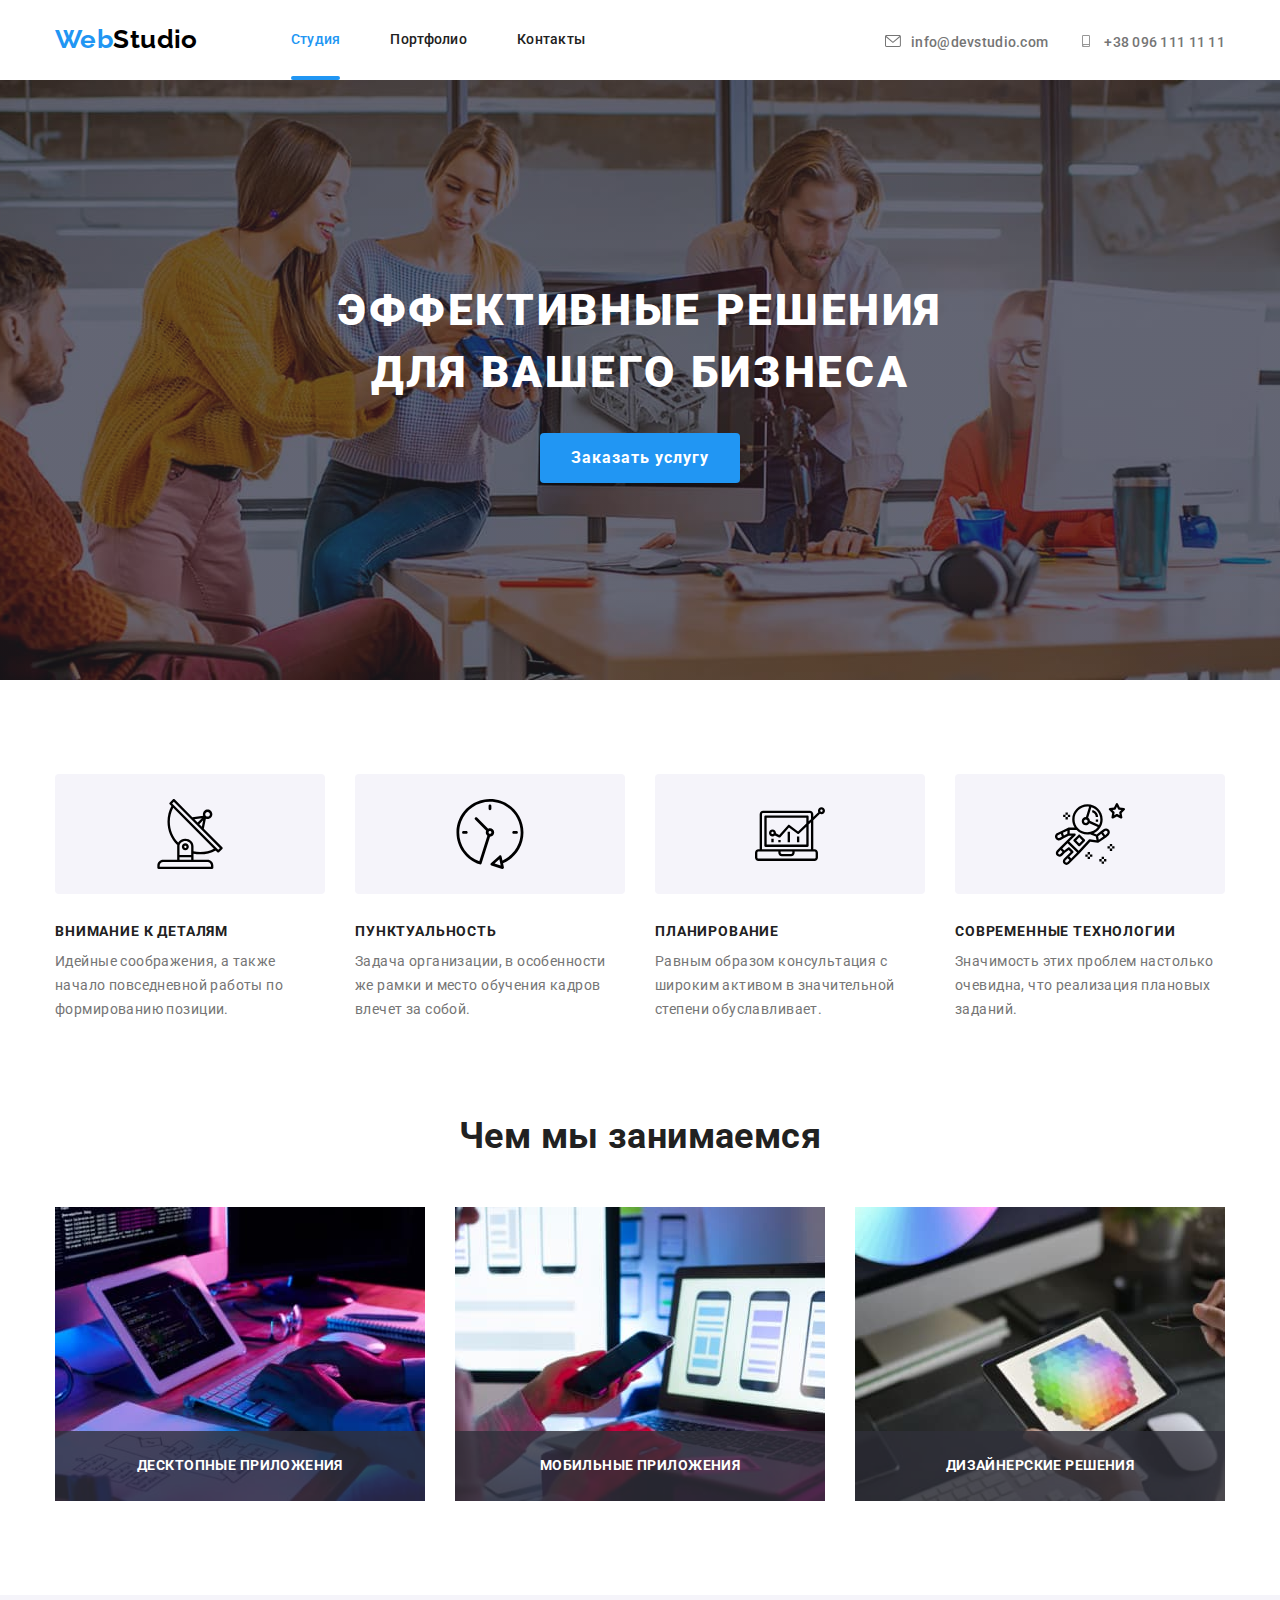
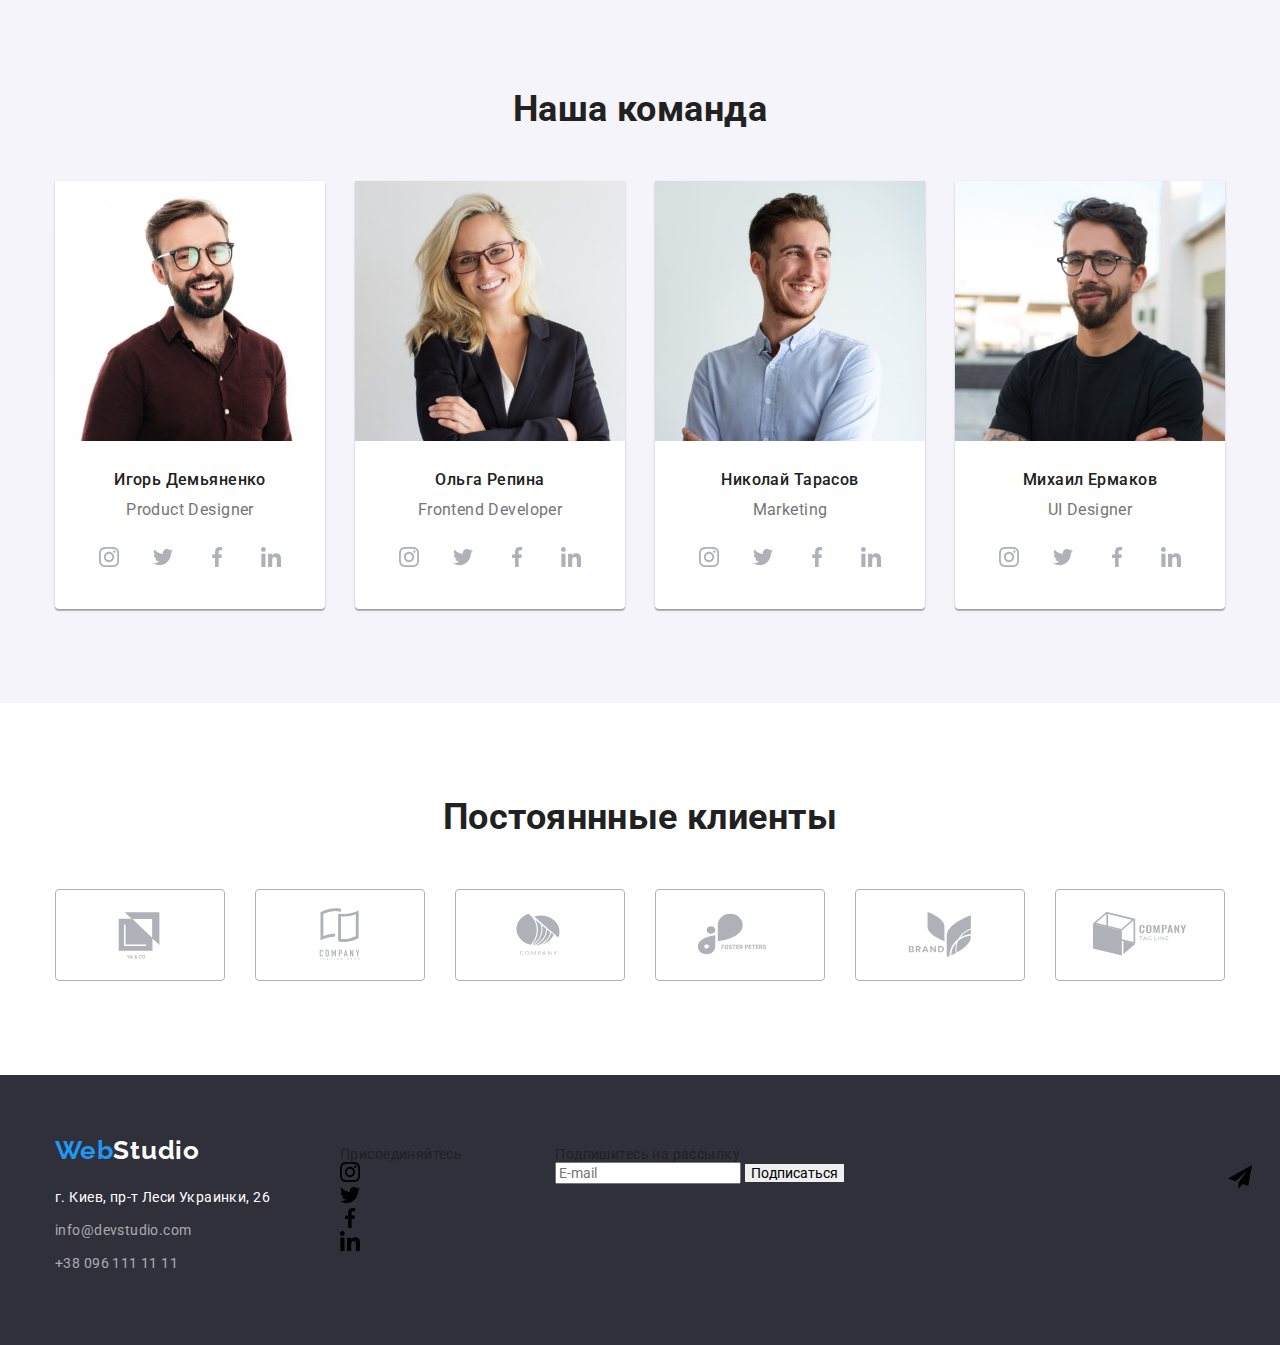
==== commit 74a9ff48: "hover + focus" ====
--- a/index.html
+++ b/index.html
@@ -243,13 +243,13 @@
                                         </a>
                                     </li>
                                     <li class="workers-soc__item"><a href="" class="link workers-soc__link">
-                                            <svg class="workers-soc-icon" width="20" height="20">
+                                            <svg class="workers-soc__icon" width="20" height="20">
                                                 <use href="./images/symbol-defs.svg#icon-facebook-1"></use>
                                             </svg>
                                         </a>
                                     </li>
                                     <li class="workers-soc__item"><a href="" class="link workers-soc__link">
-                                            <svg class="workers-soc-icon" width="20" height="20">
+                                            <svg class="workers-soc__icon" width="20" height="20">
                                                 <use href="./images/symbol-defs.svg#icon-linkedin-1"></use>
                                             </svg>
                                         </a>
@@ -438,12 +438,12 @@
 </body>
 
 <footer>
-    <section class="footer_section">
+    <section class="footer__section">
     <div class="container footer">
     <div class="logo-adress">
         <a href="./index.html" class="logo"><span class="logo-color">Web</span><span class="bottom-logo-color">Studio</span></a>
         <address>
-        <ul class="contact-link-list">
+        <ul class="contact-link__list">
         <li class="item">
         <a href="https://g.page/stamp-capital?share" 
                             class="addres-link"
--- a/css/styles.css
+++ b/css/styles.css
@@ -688,7 +688,7 @@
     flex-basis: calc(100% / 3 - 30px);
     margin-right: 30px;
     margin-bottom: 30px;
-    /*outline: 1px solid red;*/ 
+    
 }
 
 
@@ -704,7 +704,7 @@
     line-height: 2;
     letter-spacing: 0.06em;
     align-items: center;
-    /* outline: 1px solid red;*/
+
 }
 /*
 .set-list .text {
--- a/css/main.min.css
+++ b/css/main.min.css
@@ -1 +1 @@
-*,*::before,*::after{box-sizing:border-box}:root{--text-color: #757575;--bnt-color-hover: #F5F4FA;--btn-color-hb: #2196F3;--btn-color-text: #212121;--default-white: #ffffff;--font-size: 14px;--bg-color: #2F303A;--set-gap: 30px;--card-shadow: 0px 1px 3px rgba(0, 0, 0, 0.12), 0px 1px 1px rgba(0, 0, 0, 0.14), 0px 2px 1px rgba(0, 0, 0, 0.2);--timing-duration: 250ms;--timing-function: cubic-bezier(0.4, 0, 0.2, 1)}img{display:block;height:auto}.contact__e,.contact__tel{text-decoration:none;font-style:normal}.visually-hidden{position:absolute;white-space:nowrap;width:1px;height:1px;overflow:hidden;border:0;padding:0;clip:rect(0 0 0 0);clip-path:inset(50%);margin:-1px}.e-link{text-decoration:none;font-style:normal}.ph-link{text-decoration:none;font-style:normal}ul{padding:0;margin:0;list-style:none}li{list-style-type:none}p,h1,h2,h3,h4,h5,h6{margin:0}ul,ol,li{margin:0;padding:0}body{font-family:"Roboto",sans-serif;color:var(--btn-color-text);font-size:14px;letter-spacing:.03em}.container{width:1200px;margin-left:auto;margin-right:auto;padding-left:15px;padding-right:15px}button{cursor:pointer;border:none}.header__container{display:flex;align-items:center}.logo-color{color:var(--btn-color-hb);text-decoration:none;font-family:Raleway;font-weight:700;font-size:26px;line-height:1.2}.logo{text-decoration:none;font-family:Raleway;font-weight:700;font-size:26px;line-height:1.2;color:#000}.header-icon{align-items:center;vertical-align:middle;margin-right:10px;fill:currentColor}.nav__site{display:flex;justify-content:center;font-style:normal;font-weight:500;font-size:var(--font-size);line-height:1.14}.nav__site:hover,.nav__site:focus{color:var(--btn-color-hb)}.contact{padding:0;margin:0;display:flex}.nav__site:first-child{margin-left:93px}.nav__site .nav__item{margin-right:50px}.contact .contact__item:last-child{margin-right:0}.nav__site .current{color:var(--btn-color-hb)}.current::after{content:"";position:absolute;left:0;bottom:0;display:flex;width:100%;height:4px;background-color:#2196f3;border-radius:2px}.contact{margin-left:auto;font-style:normal;font-weight:400;line-height:1.14;color:var(--text-color);padding-top:5px}.contact__e{margin-right:30px}.contact__e,.contact__tel{display:flex;font-style:normal;font-weight:500;font-size:var(--font-size);line-height:1.14;letter-spacing:.02em;color:var(--text-color);transition:color var(--timing-duration) var(--timing-function)}.contact .contact__e:hover,.contact .contact__e:focus,.contact .contact__tel:hover,.contact .contact__tel:focus{color:var(--btn-color-hb)}.nav{align-items:baseline}.nav__link{display:flex;position:relative;padding-top:32px;padding-bottom:32px;text-decoration:none;font-weight:500;line-height:1.14;letter-spacing:.02em;color:var(--btn-color-text);transition:color var(--timing-duration) var(--timing-function)}.nav__link:hover,.nav__link:focus{color:var(--btn-color-hb)}.hero{padding-bottom:200px;background-color:var(--bg-color)}.hero__container{max-width:1600px;height:600px;margin:0 auto;padding-top:200px;padding-bottom:200px;background-image:linear-gradient(rgba(47, 48, 58, 0.4), rgba(47, 48, 58, 0.4)),url(../images/background-img/hero.jpg);background-repeat:no-repeat;background-position:center}.hero__titel{width:696px;margin-left:auto;margin-right:auto;margin-bottom:30px;color:#fff;font-weight:900;font-size:44px;line-height:1.4;letter-spacing:.06em;text-align:center;text-transform:uppercase}.hero__btn{width:200px;height:50px;display:block;margin:0 auto;background:var(--btn-color-hb);box-shadow:0px 4px 4px rgba(0,0,0,.15);border-radius:4px;font-family:"Roboto";font-style:normal;font-weight:700;font-size:16px;line-height:1.87;letter-spacing:.06em;color:#fff}.benefit{padding-top:94px;padding-bottom:94px}.benefit__list{display:flex;flex-wrap:wrap;justify-content:center;margin:0px;padding:0px;margin-left:-30px}.benefit__title{font-style:normal;font-weight:700;font-size:var(--font-size);line-height:1.14;letter-spacing:.06em;text-transform:uppercase}.benefit__text{font-style:normal;font-weight:400;line-height:1.71;color:var(--text-color);padding-top:10px}.benefit__item{display:flex;flex-wrap:wrap;width:270px;flex-basis:calc(25% - 30px);margin-left:30px}.benefit__item:last-child{margin-right:0}.benefit-icon{width:70px;height:70px}.icons{margin-bottom:30px;width:270px;height:120px;justify-content:center;display:inline-flex;align-items:center;background:#f5f4fa;border-radius:4px}.our-work__container{padding-bottom:94px}.our-work__container>.our-work__list{display:flex}.our-work__list .our-work__item+.our-work__item{flex-basis:calc(33.3333333333% - 30px)}.our-work__item:not(:last-child){margin-right:30px}.our-work__item{position:relative}.work-card-text{padding-top:27px;padding-bottom:27px;width:370px;height:70px;left:615px;top:1435px;background-color:rgba(47,48,58,.8);background-image:linear-gradient(rgba(47, 48, 58, 0.4), rgba(47, 48, 58, 0.4))}.our-work__text{position:absolute;bottom:0;right:0;left:0;display:flex;align-items:center;justify-content:center;height:70px;text-transform:uppercase;line-height:1.14;font-weight:700;color:#fff;background:rgba(47,48,58,.8)}.about-us{display:block;margin:0 auto;padding-top:94px;padding-bottom:94px;background:#f5f4fa}.section__title{text-align:center;font-style:normal;font-weight:700;font-size:36px;line-height:1.16;color:var(--btn-color-text);margin-bottom:50px}.about-us__list{display:flex}.about-us__card{width:270px;height:428px;left:215px;top:1635px;margin-right:30px;background-color:#fff;box-shadow:0px 1px 3px rgba(0,0,0,.12),0px 1px 1px rgba(0,0,0,.14),0px 2px 1px rgba(0,0,0,.2);border-radius:0px 0px 4px 4px}.worker-container{padding-top:30px;padding-bottom:30px}.worker-container .worker-container__name{margin-bottom:10px}.about-us .name{font-weight:500;font-size:16px;line-height:1.18;text-align:center}.about-us .text{display:block;margin-bottom:16px;font-weight:400;font-size:16px;line-height:1.19;text-align:center;color:var(--text-color)}.our-work__item:last-child{margin-right:0}.workers-soc__list{display:flex;justify-content:center}.workers-soc__item{width:44px;height:44px;margin-right:10px}.workers-soc__item:last-child{margin-right:0}.workers-soc__link{width:100%;height:100%;background-color:var(--default-white);border-radius:50%;display:flex;align-items:center;justify-content:center;fill:#afb1b8;transition:background-color var(--timing-duration) var(--timing-function)}.workers-soc__link:hover,.workers-soc__link:focus{background-color:var(--btn-color-hb)}.workers-soc__link:hover .workers-soc__icon,.workers-soc__link:focus .workers-soc__icon{fill:var(--default-white)}.clients{padding-top:94px;padding-bottom:94px}.clients__container{width:1200px;margin:0 auto;padding-left:15px;padding-right:15px}.clients__title{font-weight:700;font-size:36px;line-height:1.16;text-align:center;margin-bottom:50px;color:var(--btn-color-text)}.clients__list{display:flex}.clients__item{margin-right:30px;color:#afb1b8;transition:color var(--timing-duration) var(--timing-function)}.clients__item:hover,.clients__item:focus{color:var(--btn-color-hb)}.clients__link{display:inline-flex;align-items:center;justify-content:center;width:170px;height:92px;border-radius:4px;border:1px solid #afb1b8;color:#afb1b8;fill:currentColor;transition:color var(--timing-duration) var(--timing-function),border-color var(--timing-duration) var(--timing-function)}.clients__link:hover,.clients__link:focus{border-color:var(--btn-color-hb)}.clients__link:hover,.clients__link:focus{color:var(--btn-color-hb)}.set{border-top:1px solid #ececec;padding-top:94px;padding-bottom:94px}.set__list{display:flex;flex-wrap:wrap;margin-bottom:-30px}.set__list>.set__item{flex-basis:calc(33.3333333333% - 30px);margin-right:30px;margin-bottom:30px}.set__item:nth-child(3n){margin-right:0px;padding-right:0px}.card-content__title{font-weight:700;font-size:18px;line-height:2;letter-spacing:.06em;align-items:center}.card-content__text{font-style:normal;font-size:16px;line-height:2.25;color:var(--text-color)}.logo-adress{margin-right:70px}.footer>.container{display:flex;align-items:baseline}.footer_section{margin:0 auto;background:var(--bg-color);padding-top:60px;padding-bottom:60px}.footer_section .footer{display:flex;align-items:baseline}.contact-link-list .item:first-child{margin-top:20px}.bottom-logo-color{color:#fff;text-decoration:none;font-weight:700;font-size:26px;line-height:1.2;letter-spacing:.03em}.contact-link-list .item{margin-bottom:9px}.e-link,.ph-link{font-style:normal;font-weight:400;line-height:1.71;letter-spacing:.03em;color:rgba(255,255,255,.6);display:block;transition:color var(--timing-duration) var(--timing-function)}.contact-link-list .e-link:hover,.contact-link-list .e-link:focus,.contact-link-list .addres-link:hover,.contact-link-list .addres-link:focus,.contact-link-list .ph-link:hover,.contact-link-list .ph-link:focus{color:var(--btn-color-hb)}.addres-link{text-decoration:none;font-style:normal;font-weight:400;line-height:1.71;letter-spacing:.03em;color:#fff;transition:color var(--timing-duration) var(--timing-function)}.footer-soc_titel{margin-bottom:20px;font-weight:700;font-size:14px;line-height:1.14;text-transform:uppercase;color:#fff}.footer-soc{margin-right:93px}.footer-soc_list{display:flex;margin-bottom:30px}.footer-soc_item{width:44px;height:44px;margin-right:10px}.footer-soc_icon{fill:#fff}.footer-soc_link{width:100%;height:100%;background-color:rgba(255,255,255,.1);border-radius:50%;display:flex;align-items:center;justify-content:center;fill:#fff;transition:background-color var(--timing-duration) var(--timing-function)}.footer-soc_link:hover,.footer-soc_link:focus{background-color:var(--btn-color-hb)}.footer-soc_link:hover .footer-soc_icon,.footer-soc_link:focus .footer-soc_icon{fill:var(--default-white)}.footer-form{margin-right:auto}.footer-form_title{font-family:"Roboto";font-style:normal;font-weight:700;font-size:14px;line-height:1.1428571429;letter-spacing:.03em;text-transform:uppercase;margin-bottom:20px;color:#fff}.footer-form_mail{display:flex;border:none}.footer-form_input{width:358px;height:50px;background-color:rgba(0,0,0,0);border:1px solid rgba(255,255,255,.3);filter:drop-shadow(0px 4px 4px rgba(0, 0, 0, 0.15));border-radius:4px;outline:none;color:rgba(255,255,255,.6);padding-left:16px;margin-right:12px;transition:border var(--timing-duration) var(--timing-function)}.footer-form_input:focus,.footer-form_input:hover{border-color:var(--btn-color-hb)}.footer-form_btn{position:relative;display:flex;align-items:center;width:200px;height:50px;background-color:var(--btn-color-hb);box-shadow:0px 4px 4px rgba(0,0,0,.15);border-radius:4px;border-color:rgba(0,0,0,0);font-weight:700;font-size:16px;line-height:1.875;padding-left:29px;color:#fff;fill:currentColor;transition:fill var(--timing-duration) var(--timing-function);transition:background-color var(--timing-duration) var(--timing-function)}.footer-form_btn:hover,.footer-form_btn:focus{background-color:#fff;color:var(--btn-color-hb)}.icon-send{position:absolute;right:28px;margin-left:10px}.icon-send:hover,.icon-send:focus{background-color:#fff;color:var(--btn-color-hb);fill:var(--btn-color-hb)}.nav-list_card{display:flex;justify-content:center;margin-bottom:50px}.nav-list_item{margin-left:8px}.nav-list_card .site-nav-btn{font-family:inherit;font-weight:500;line-height:1.14;letter-spacing:.03em;color:var(--btn-color-text);background-color:#f5f4fa}.site-bnt{display:block;border-radius:4px;font-family:"Roboto";font-weight:500;font-size:16px;line-height:1.62;letter-spacing:.03em;color:var(--btn-color-text);background-color:var(--bnt-color-hover);padding:6px 22px;transition:color var(--timing-duration) var(--timing-function),background-color var(--timing-duration) var(--timing-function),box-shadow var(--timing-duration) var(--timing-function)}.site-bnt:hover,.site-bnt:focus{color:var(--bnt-color-hover);background-color:var(--btn-color-hb);box-shadow:0px 3px 1px rgba(0,0,0,.1),0px 1px 2px rgba(0,0,0,.08),0px 2px 2px rgba(0,0,0,.12);border-radius:4px}.card{width:370px;height:404px;overflow:hidden;background-color:#fff;border:1px solid #eee;cursor:pointer;transition:box-shadow var(--timing-duration) var(--timing-function),border-radius var(--timing-duration) var(--timing-function)}.card-content{padding:20px 24px}.card:hover,.card:focus{box-shadow:var(--card-shadow);border-radius:0px 0px 4px 4px}.card-thumb{position:relative;overflow:hidden}.card-top-text{font-weight:400;font-size:18px;line-height:1.55;letter-spacing:.03em;color:#fff;position:absolute;display:inline-block;width:100%;height:100%;left:0;top:0;background-color:rgba(33,150,243,.9);padding:63px 24px;transform:translateY(100%);transition:transform 250ms var(--timing-function)}.set__item:hover .card-top-text{transform:translateY(0%)}.backdrop{position:fixed;top:0;left:0;width:100%;height:100%;background:rgba(0,0,0,.2);opacity:1;transform:opacity var(--timing-duration) var(--timing-function),visibility var(--timing-duration) var(--timing-function)}.backdrop.is-hidden{opacity:0;visibility:hidden;pointer-events:none}.modal{padding:40px;position:absolute;top:50%;left:50%;width:528px;height:581px;background-color:#fff;box-shadow:0px 1px 3px rgba(0,0,0,.12),0px 1px 1px rgba(0,0,0,.14),0px 2px 1px rgba(0,0,0,.2);border-radius:4px;transform:translate(-50%, -50%);transition:transform 250ms cubic-bezier(0.4, 0, 0.2, 1),opacity 250ms cubic-bezier(0.4, 0, 0.2, 1)}.backdrop.is-hidden .modal{transform:translate(-50%, -50%) scale(0.75);opacity:0}.modal-bnt_close{display:flex;position:absolute;top:8px;right:8px;width:30px;height:30px;border-radius:50%;border:1px solid rgba(0,0,0,.1);background-color:var(--secondary-background-color);cursor:pointer;align-items:center;justify-content:center;transition:fill 250ms cubic-bezier(0.4, 0, 0.2, 1)}.modal-bnt-close:hover,.modal-bnt-close:focus{fill:var(--btn-color-hb)}.modal_title{text-align:center;font-size:18px;font-weight:600;margin-bottom:15px;font-weight:700;font-size:20px;line-height:1.15;letter-spacing:.03em;color:#212121}.modal_field{margin-bottom:10px}.input-wrap{position:relative}.modal-icon{position:absolute;left:7px;top:50%;transform:translateY(-50%)}.modal-input{width:100%;height:45px;border:1px solid rgba(33,33,33,.2);border-radius:4px;fill:currentColor;padding-left:30px;outline:none;transition:border-color 250ms var(--timing-function),fill 250ms var(--timing-function)}.modal-input:focus,.modal-input:hover{border-color:#2196f3}.modal-input:focus+.modal-icon,.modal-input:hover+.modal-icon{fill:#2196f3}.modal_label{position:relative;display:block;font-size:12px;line-height:1.17;letter-spacing:.01em;margin-bottom:4px;color:#757575}textarea{resize:none}.modal-text{padding:12px 16px;width:100%;height:120px;border:1px solid rgba(33,33,33,.2);border-radius:4px;resize:none;outline:none;transition:border 250ms var(--transition-cubic)}.modal-text:focus,.modal-text:hover{border:1px solid #2196f3}.covenant{display:flex;align-items:center;margin-bottom:30px}.covenant-title{padding-left:8px;font-weight:400;font-size:14px;line-height:1.71;letter-spacing:.03em;color:#757575;display:flex;align-items:center}.covenant-title::before{content:"";width:16px;height:15px;border:2px solid #212121;border-radius:3px;margin-right:8px}.checkbox-policy:checked+.covenant-title::before{background-color:#2196f3;background-image:url(../images/icon/checkbox.svg);border:none;background-repeat:no-repeat;background-position:center}.checkbox-policy:focus+.covenant-title::before{border-color:#2196f3}.checkbox-policy:focus:not(:checked)+.covenant-title::before{border-color:#2196f3}.checkbox-policy:disabled+.covenant-title::before{border-color:#2196f3}.covenant-link{display:block;padding-left:4px;font-weight:400;font-size:14px;line-height:1.71;letter-spacing:.03em;color:#2196f3}.modal-bnt-send{width:200px;height:50px;display:block;margin:0 auto;background:var(--btn-color-hb);box-shadow:0px 4px 4px rgba(0,0,0,.15);border-radius:4px;font-family:"Roboto";font-style:normal;font-weight:700;font-size:16px;line-height:1.87;letter-spacing:.06em;color:#fff;transition:background var(--timing-duration) var(--timing-function)}.modal-bnt-send:hover,.modal-bnt-send:focus{background:#188ce8}/*# sourceMappingURL=main.min.css.map */+*,*::before,*::after{box-sizing:border-box}:root{--text-color: #757575;--bnt-color-hover: #F5F4FA;--btn-color-hb: #2196F3;--btn-color-text: #212121;--default-white: #ffffff;--font-size: 14px;--bg-color: #2F303A;--set-gap: 30px;--card-shadow: 0px 1px 3px rgba(0, 0, 0, 0.12), 0px 1px 1px rgba(0, 0, 0, 0.14), 0px 2px 1px rgba(0, 0, 0, 0.2);--timing-duration: 250ms;--timing-function: cubic-bezier(0.4, 0, 0.2, 1)}img{display:block;height:auto}.contact__e,.contact__tel{text-decoration:none;font-style:normal}.visually-hidden{position:absolute;white-space:nowrap;width:1px;height:1px;overflow:hidden;border:0;padding:0;clip:rect(0 0 0 0);clip-path:inset(50%);margin:-1px}.e-link{text-decoration:none;font-style:normal}.ph-link{text-decoration:none;font-style:normal}ul{padding:0;margin:0;list-style:none}li{list-style-type:none}p,h1,h2,h3,h4,h5,h6{margin:0}ul,ol,li{margin:0;padding:0}body{font-family:"Roboto",sans-serif;color:var(--btn-color-text);font-size:14px;letter-spacing:.03em}.container{width:1200px;margin-left:auto;margin-right:auto;padding-left:15px;padding-right:15px}button{cursor:pointer;border:none}.header__container{display:flex;align-items:center}.logo-color{color:var(--btn-color-hb);text-decoration:none;font-family:Raleway;font-weight:700;font-size:26px;line-height:1.2}.logo{text-decoration:none;font-family:Raleway;font-weight:700;font-size:26px;line-height:1.2;color:#000}.header-icon{align-items:center;vertical-align:middle;margin-right:10px;fill:currentColor}.nav__site{display:flex;justify-content:center;font-style:normal;font-weight:500;font-size:var(--font-size);line-height:1.14}.nav__site:hover,.nav__site:focus{color:var(--btn-color-hb)}.contact{padding:0;margin:0;display:flex}.nav__site:first-child{margin-left:93px}.nav__site .nav__item{margin-right:50px}.contact .contact__item:last-child{margin-right:0}.nav__site .current{color:var(--btn-color-hb)}.current::after{content:"";position:absolute;left:0;bottom:0;display:flex;width:100%;height:4px;background-color:#2196f3;border-radius:2px}.contact{margin-left:auto;font-style:normal;font-weight:400;line-height:1.14;color:var(--text-color);padding-top:5px}.contact__e{margin-right:30px}.contact__e,.contact__tel{display:flex;font-style:normal;font-weight:500;font-size:var(--font-size);line-height:1.14;letter-spacing:.02em;color:var(--text-color);transition:color var(--timing-duration) var(--timing-function)}.contact .contact__e:hover,.contact .contact__e:focus,.contact .contact__e:hover,.contact .contact__e:focus,.contact .contact__tel:hover,.contact .contact__tel:focus,.contact .contact__tel:hover,.contact .contact__tel:focus{color:var(--btn-color-hb)}.nav{align-items:baseline}.nav__link{display:flex;position:relative;padding-top:32px;padding-bottom:32px;text-decoration:none;font-weight:500;line-height:1.14;letter-spacing:.02em;color:var(--btn-color-text);transition:color var(--timing-duration) var(--timing-function)}.nav__link:hover,.nav__link:focus{color:var(--btn-color-hb)}.hero{padding-bottom:200px;background-color:var(--bg-color)}.hero__container{max-width:1600px;height:600px;margin:0 auto;padding-top:200px;padding-bottom:200px;background-image:linear-gradient(rgba(47, 48, 58, 0.4), rgba(47, 48, 58, 0.4)),url(../images/background-img/hero.jpg);background-repeat:no-repeat;background-position:center}.hero__titel{width:696px;margin-left:auto;margin-right:auto;margin-bottom:30px;color:#fff;font-weight:900;font-size:44px;line-height:1.4;letter-spacing:.06em;text-align:center;text-transform:uppercase}.hero__btn{width:200px;height:50px;display:block;margin:0 auto;background:var(--btn-color-hb);box-shadow:0px 4px 4px rgba(0,0,0,.15);border-radius:4px;font-family:"Roboto";font-style:normal;font-weight:700;font-size:16px;line-height:1.87;letter-spacing:.06em;color:#fff}.benefit{padding-top:94px;padding-bottom:94px}.benefit__list{display:flex;flex-wrap:wrap;justify-content:center;margin:0px;padding:0px;margin-left:-30px}.benefit__title{font-style:normal;font-weight:700;font-size:var(--font-size);line-height:1.14;letter-spacing:.06em;text-transform:uppercase}.benefit__text{font-style:normal;font-weight:400;line-height:1.71;color:var(--text-color);padding-top:10px}.benefit__item{display:flex;flex-wrap:wrap;width:270px;flex-basis:calc(25% - 30px);margin-left:30px}.benefit__item:last-child{margin-right:0}.benefit-icon{width:70px;height:70px}.icons{margin-bottom:30px;width:270px;height:120px;justify-content:center;display:inline-flex;align-items:center;background:#f5f4fa;border-radius:4px}.our-work__container{padding-bottom:94px}.our-work__container>.our-work__list{display:flex}.our-work__list .our-work__item+.our-work__item{flex-basis:calc(33.3333333333% - 30px)}.our-work__item:not(:last-child){margin-right:30px}.our-work__item{position:relative}.work-card-text{padding-top:27px;padding-bottom:27px;width:370px;height:70px;left:615px;top:1435px;background-color:rgba(47,48,58,.8);background-image:linear-gradient(rgba(47, 48, 58, 0.4), rgba(47, 48, 58, 0.4))}.our-work__text{position:absolute;bottom:0;right:0;left:0;display:flex;align-items:center;justify-content:center;height:70px;text-transform:uppercase;line-height:1.14;font-weight:700;color:#fff;background:rgba(47,48,58,.8)}.about-us{display:block;margin:0 auto;padding-top:94px;padding-bottom:94px;background:#f5f4fa}.section__title{text-align:center;font-style:normal;font-weight:700;font-size:36px;line-height:1.16;color:var(--btn-color-text);margin-bottom:50px}.about-us__list{display:flex}.about-us__card{width:270px;height:428px;left:215px;top:1635px;margin-right:30px;background-color:#fff;box-shadow:0px 1px 3px rgba(0,0,0,.12),0px 1px 1px rgba(0,0,0,.14),0px 2px 1px rgba(0,0,0,.2);border-radius:0px 0px 4px 4px}.worker-container{padding-top:30px;padding-bottom:30px}.worker-container .worker-container__name{margin-bottom:10px}.about-us .name{font-weight:500;font-size:16px;line-height:1.18;text-align:center}.about-us .text{display:block;margin-bottom:16px;font-weight:400;font-size:16px;line-height:1.19;text-align:center;color:var(--text-color)}.our-work__item:last-child{margin-right:0}.workers-soc__list{display:flex;justify-content:center}.workers-soc__item{width:44px;height:44px;margin-right:10px}.workers-soc__item:last-child{margin-right:0}.workers-soc__link{width:100%;height:100%;background-color:var(--default-white);border-radius:50%;display:flex;align-items:center;justify-content:center;fill:#afb1b8;transition:background-color var(--timing-duration) var(--timing-function)}.workers-soc__link:hover,.workers-soc__link:focus{background-color:var(--btn-color-hb)}.workers-soc__link:hover .workers-soc__icon,.workers-soc__link:focus .workers-soc__icon{fill:var(--default-white)}.clients{padding-top:94px;padding-bottom:94px}.clients__container{width:1200px;margin:0 auto;padding-left:15px;padding-right:15px}.clients__title{font-weight:700;font-size:36px;line-height:1.16;text-align:center;margin-bottom:50px;color:var(--btn-color-text)}.clients__list{display:flex}.clients__item{margin-right:30px;color:#afb1b8;transition:color var(--timing-duration) var(--timing-function)}.clients__item:hover,.clients__item:focus{color:var(--btn-color-hb)}.clients__link{display:inline-flex;align-items:center;justify-content:center;width:170px;height:92px;border-radius:4px;border:1px solid #afb1b8;color:#afb1b8;fill:currentColor;transition:color var(--timing-duration) var(--timing-function),border-color var(--timing-duration) var(--timing-function)}.clients__link:hover,.clients__link:focus{border-color:var(--btn-color-hb)}.clients__link:hover,.clients__link:focus{color:var(--btn-color-hb)}.set{border-top:1px solid #ececec;padding-top:94px;padding-bottom:94px}.set__list{display:flex;flex-wrap:wrap;margin-bottom:-30px}.set__list>.set__item{flex-basis:calc(33.3333333333% - 30px);margin-right:30px;margin-bottom:30px}.set__item:nth-child(3n){margin-right:0px;padding-right:0px}.card-content__title{font-weight:700;font-size:18px;line-height:2;letter-spacing:.06em;align-items:center}.card-content__text{font-style:normal;font-size:16px;line-height:2.25;color:var(--text-color)}.logo-adress{margin-right:70px}.footer>.container{display:flex;align-items:baseline}.footer__section{margin:0 auto;background:var(--bg-color);padding-top:60px;padding-bottom:60px}.footer__section .footer{display:flex;align-items:baseline}.contact-link__list .item:first-child{margin-top:20px}.bottom-logo-color{color:#fff;text-decoration:none;font-weight:700;font-size:26px;line-height:1.2;letter-spacing:.03em}.contact-link__list .item{margin-bottom:9px}.e-link,.ph-link{font-style:normal;font-weight:400;line-height:1.71;letter-spacing:.03em;color:rgba(255,255,255,.6);display:block;transition:color var(--timing-duration) var(--timing-function)}.contact-link__list .e-link:hover,.contact-link__list .e-link:focus,.contact-link__list .addres-link:hover,.contact-link__list .addres-link:focus,.contact-link__list .ph-link:hover,.contact-link__list .ph-link:focus{color:var(--btn-color-hb)}.addres-link{text-decoration:none;font-style:normal;font-weight:400;line-height:1.71;letter-spacing:.03em;color:#fff;transition:color var(--timing-duration) var(--timing-function)}.footer-soc__titel{margin-bottom:20px;font-weight:700;font-size:14px;line-height:1.14;text-transform:uppercase;color:#fff}.footer-soc{margin-right:93px}.footer-soc__list{display:flex;margin-bottom:30px}.footer-soc__item{width:44px;height:44px;margin-right:10px}.footer-soc__icon{fill:#fff}.footer-soc__link{width:100%;height:100%;background-color:rgba(255,255,255,.1);border-radius:50%;display:flex;align-items:center;justify-content:center;fill:#fff;transition:background-color var(--timing-duration) var(--timing-function)}.footer-soc__link:hover,.footer-soc__link:focus{background-color:var(--btn-color-hb)}.footer-soc__link:hover .footer-soc_icon,.footer-soc__link:focus .footer-soc_icon{fill:var(--default-white)}.footer-form{margin-right:auto}.footer-form__title{font-family:"Roboto";font-style:normal;font-weight:700;font-size:14px;line-height:1.1428571429;letter-spacing:.03em;text-transform:uppercase;margin-bottom:20px;color:#fff}.footer-form__mail{display:flex;border:none}.footer-form__input{width:358px;height:50px;background-color:rgba(0,0,0,0);border:1px solid rgba(255,255,255,.3);filter:drop-shadow(0px 4px 4px rgba(0, 0, 0, 0.15));border-radius:4px;outline:none;color:rgba(255,255,255,.6);padding-left:16px;margin-right:12px;transition:border var(--timing-duration) var(--timing-function)}.footer-form__input:focus,.footer-form__input:hover{border-color:var(--btn-color-hb)}.footer-form__btn{position:relative;display:flex;align-items:center;width:200px;height:50px;background-color:var(--btn-color-hb);box-shadow:0px 4px 4px rgba(0,0,0,.15);border-radius:4px;border-color:rgba(0,0,0,0);font-weight:700;font-size:16px;line-height:1.875;padding-left:29px;color:#fff;fill:currentColor;transition:fill var(--timing-duration) var(--timing-function);transition:background-color var(--timing-duration) var(--timing-function)}.footer-form__btn:hover,.footer-form__btn:focus{background-color:#fff;color:var(--btn-color-hb)}.icon-send{position:absolute;right:28px;margin-left:10px}.icon-send:hover,.icon-send:focus{background-color:#fff;color:var(--btn-color-hb);fill:var(--btn-color-hb)}.nav-list_card{display:flex;justify-content:center;margin-bottom:50px}.nav-list_item{margin-left:8px}.nav-list_card .site-nav-btn{font-family:inherit;font-weight:500;line-height:1.14;letter-spacing:.03em;color:var(--btn-color-text);background-color:#f5f4fa}.site-bnt{display:block;border-radius:4px;font-family:"Roboto";font-weight:500;font-size:16px;line-height:1.62;letter-spacing:.03em;color:var(--btn-color-text);background-color:var(--bnt-color-hover);padding:6px 22px;transition:color var(--timing-duration) var(--timing-function),background-color var(--timing-duration) var(--timing-function),box-shadow var(--timing-duration) var(--timing-function)}.site-bnt:hover,.site-bnt:focus{color:var(--bnt-color-hover);background-color:var(--btn-color-hb);box-shadow:0px 3px 1px rgba(0,0,0,.1),0px 1px 2px rgba(0,0,0,.08),0px 2px 2px rgba(0,0,0,.12);border-radius:4px}.card{width:370px;height:404px;overflow:hidden;background-color:#fff;border:1px solid #eee;cursor:pointer;transition:box-shadow var(--timing-duration) var(--timing-function),border-radius var(--timing-duration) var(--timing-function)}.card:hover,.card:focus{box-shadow:var(--card-shadow);border-radius:0px 0px 4px 4px}.card-content{padding:20px 24px}.card-thumb{position:relative;overflow:hidden}.card-top-text{font-weight:400;font-size:18px;line-height:1.55;letter-spacing:.03em;color:#fff;position:absolute;display:inline-block;width:100%;height:100%;left:0;top:0;background-color:rgba(33,150,243,.9);padding:63px 24px;transform:translateY(100%);transition:transform 250ms var(--timing-function)}.set__item:hover .card-top-text{transform:translateY(0%)}.backdrop{position:fixed;top:0;left:0;width:100%;height:100%;background:rgba(0,0,0,.2);opacity:1;transform:opacity var(--timing-duration) var(--timing-function),visibility var(--timing-duration) var(--timing-function)}.backdrop.is-hidden{opacity:0;visibility:hidden;pointer-events:none}.modal{padding:40px;position:absolute;top:50%;left:50%;width:528px;height:581px;background-color:#fff;box-shadow:0px 1px 3px rgba(0,0,0,.12),0px 1px 1px rgba(0,0,0,.14),0px 2px 1px rgba(0,0,0,.2);border-radius:4px;transform:translate(-50%, -50%);transition:transform 250ms cubic-bezier(0.4, 0, 0.2, 1),opacity 250ms cubic-bezier(0.4, 0, 0.2, 1)}.backdrop.is-hidden .modal{transform:translate(-50%, -50%) scale(0.75);opacity:0}.modal-bnt_close{display:flex;position:absolute;top:8px;right:8px;width:30px;height:30px;border-radius:50%;border:1px solid rgba(0,0,0,.1);background-color:var(--secondary-background-color);cursor:pointer;align-items:center;justify-content:center;transition:fill 250ms cubic-bezier(0.4, 0, 0.2, 1)}.modal-bnt_close:hover,.modal-bnt_close:focus{fill:var(--btn-color-hb)}.modal_title{text-align:center;font-size:18px;font-weight:600;margin-bottom:15px;font-weight:700;font-size:20px;line-height:1.15;letter-spacing:.03em;color:#212121}.modal_field{margin-bottom:10px}.input-wrap{position:relative}.modal-icon{position:absolute;left:7px;top:50%;transform:translateY(-50%)}.modal-input{width:100%;height:45px;border:1px solid rgba(33,33,33,.2);border-radius:4px;fill:currentColor;padding-left:30px;outline:none;transition:border-color 250ms var(--timing-function),fill 250ms var(--timing-function)}.modal-input:focus,.modal-input:hover{border-color:#2196f3}.modal-input:focus+.modal-icon,.modal-input:hover+.modal-icon{fill:#2196f3}.modal_label{position:relative;display:block;font-size:12px;line-height:1.17;letter-spacing:.01em;margin-bottom:4px;color:#757575}textarea{resize:none}.modal-text{padding:12px 16px;width:100%;height:120px;border:1px solid rgba(33,33,33,.2);border-radius:4px;resize:none;outline:none;transition:border 250ms var(--transition-cubic)}.modal-text:focus,.modal-text:hover{border:1px solid #2196f3}.covenant{display:flex;align-items:center;margin-bottom:30px}.covenant-title{padding-left:8px;font-weight:400;font-size:14px;line-height:1.71;letter-spacing:.03em;color:#757575;display:flex;align-items:center}.covenant-title::before{content:"";width:16px;height:15px;border:2px solid #212121;border-radius:3px;margin-right:8px}.checkbox-policy:checked+.covenant-title::before{background-color:#2196f3;background-image:url(../images/icon/checkbox.svg);border:none;background-repeat:no-repeat;background-position:center}.checkbox-policy:focus+.covenant-title::before{border-color:#2196f3}.checkbox-policy:focus:not(:checked)+.covenant-title::before{border-color:#2196f3}.checkbox-policy:disabled+.covenant-title::before{border-color:#2196f3}.covenant-link{display:block;padding-left:4px;font-weight:400;font-size:14px;line-height:1.71;letter-spacing:.03em;color:#2196f3}.modal-bnt-send{width:200px;height:50px;display:block;margin:0 auto;background:var(--btn-color-hb);box-shadow:0px 4px 4px rgba(0,0,0,.15);border-radius:4px;font-family:"Roboto";font-style:normal;font-weight:700;font-size:16px;line-height:1.87;letter-spacing:.06em;color:#fff;transition:background var(--timing-duration) var(--timing-function)}.modal-bnt-send:hover,.modal-bnt-send:focus{background:#188ce8}/*# sourceMappingURL=main.min.css.map */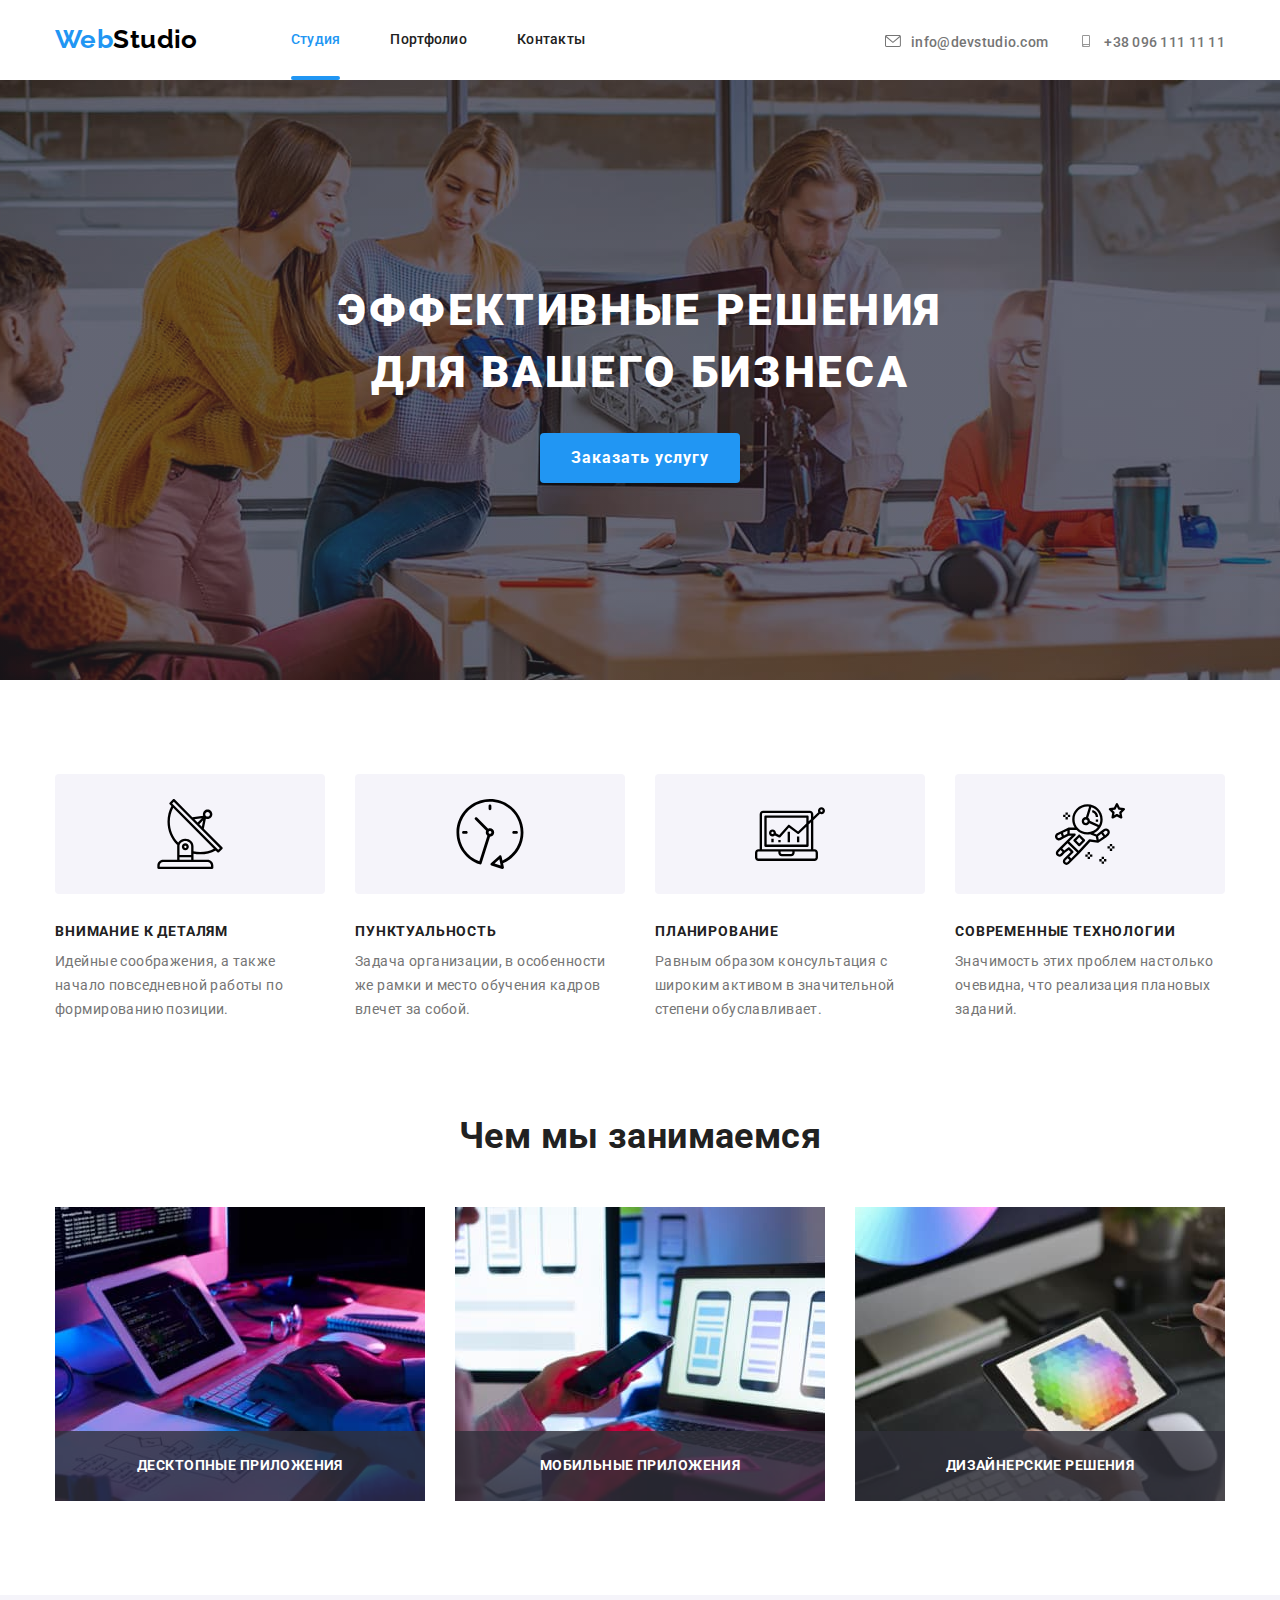
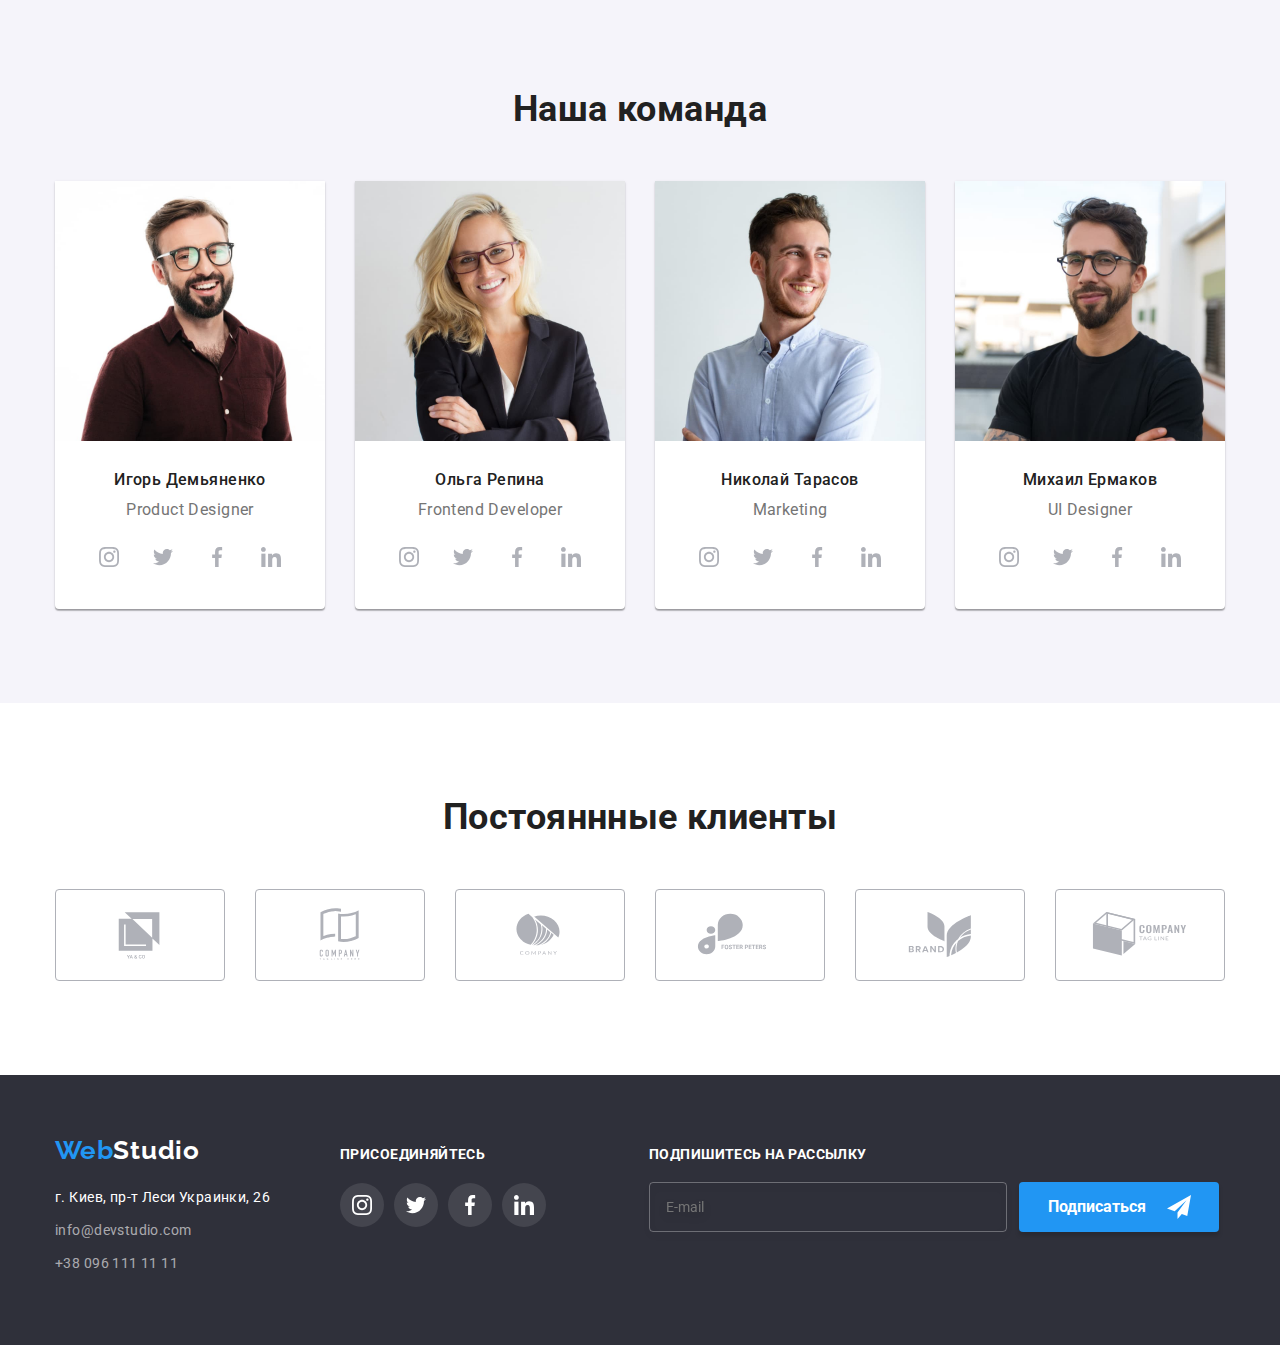
==== commit d7503896: "footer" ====
--- a/index.html
+++ b/index.html
@@ -458,35 +458,35 @@
     </div>
 
     <div class="footer-soc">
-        <p class="footer-soc_titel">Присоединяйтесь</p>
-        <ul class="footer-soc_list">
-        <li class="footer-soc_item">
-        <a class="footer-soc_link" href="">
-        <svg class="footer-soc_icon" width="20" height="20">
+        <p class="footer-soc__titel">Присоединяйтесь</p>
+        <ul class="footer-soc__list">
+        <li class="footer-soc__item">
+        <a class="footer-soc__link" href="">
+        <svg class="footer-soc__icon" width="20" height="20">
         <use href="./images/symbol-defs.svg#icon-instagram-2"></use>
         </svg>
         </a>
         </li>
 
-        <li class=" footer-soc_item">
-        <a class=" footer-soc_link" href="">
-        <svg class=" footer-soc_icon" width="20" height="20">
+        <li class=" footer-soc__item">
+        <a class=" footer-soc__link" href="">
+        <svg class=" footer-soc__icon" width="20" height="20">
         <use href="./images/symbol-defs.svg#icon-twitter-1"></use>
         </svg>
         </a>
         </li>
         
-        <li class=" footer-soc_item">
-        <a class=" footer-soc_link" href="">
-        <svg class=" footer-soc_icon" width="20" height="20">
+        <li class=" footer-soc__item">
+        <a class=" footer-soc__link" href="">
+        <svg class=" footer-soc__icon" width="20" height="20">
         <use href="./images/symbol-defs.svg#icon-facebook-1"></use>
         </svg>
         </a>
         </li>
         
-        <li class="footer-soc_item">
-        <a class="footer-soc_link" href="">
-        <svg class="footer-soc_icon" width="20" height="20">
+        <li class="footer-soc__item">
+        <a class="footer-soc__link" href="">
+        <svg class="footer-soc__icon" width="20" height="20">
         <use href="./images/symbol-defs.svg#icon-linkedin-1"></use>
         </svg>
         </a>
@@ -495,10 +495,10 @@
 
     </div>
 <div class="footer-form">
-        <p class="footer-form_title">Подпишитесь на рассылку</p>
-        <form class="footer-form_mail">
-            <input type="email" class="footer-form_input" name="footer-mail" placeholder="E-mail" id="footer-mail">
-            <button class="footer-form_btn" type="submit">
+        <p class="footer-form__title">Подпишитесь на рассылку</p>
+        <form class="footer-form__mail">
+            <input type="email" class="footer-form__input" name="footer-mail" placeholder="E-mail" id="footer-mail">
+            <button class="footer-form__btn" type="submit">
             Подписаться<svg class="icon-send" width="24" height="24">
                 <use href="./images/symbol-defs8.svg#icon-icon-send-1"></use>
             </svg>
